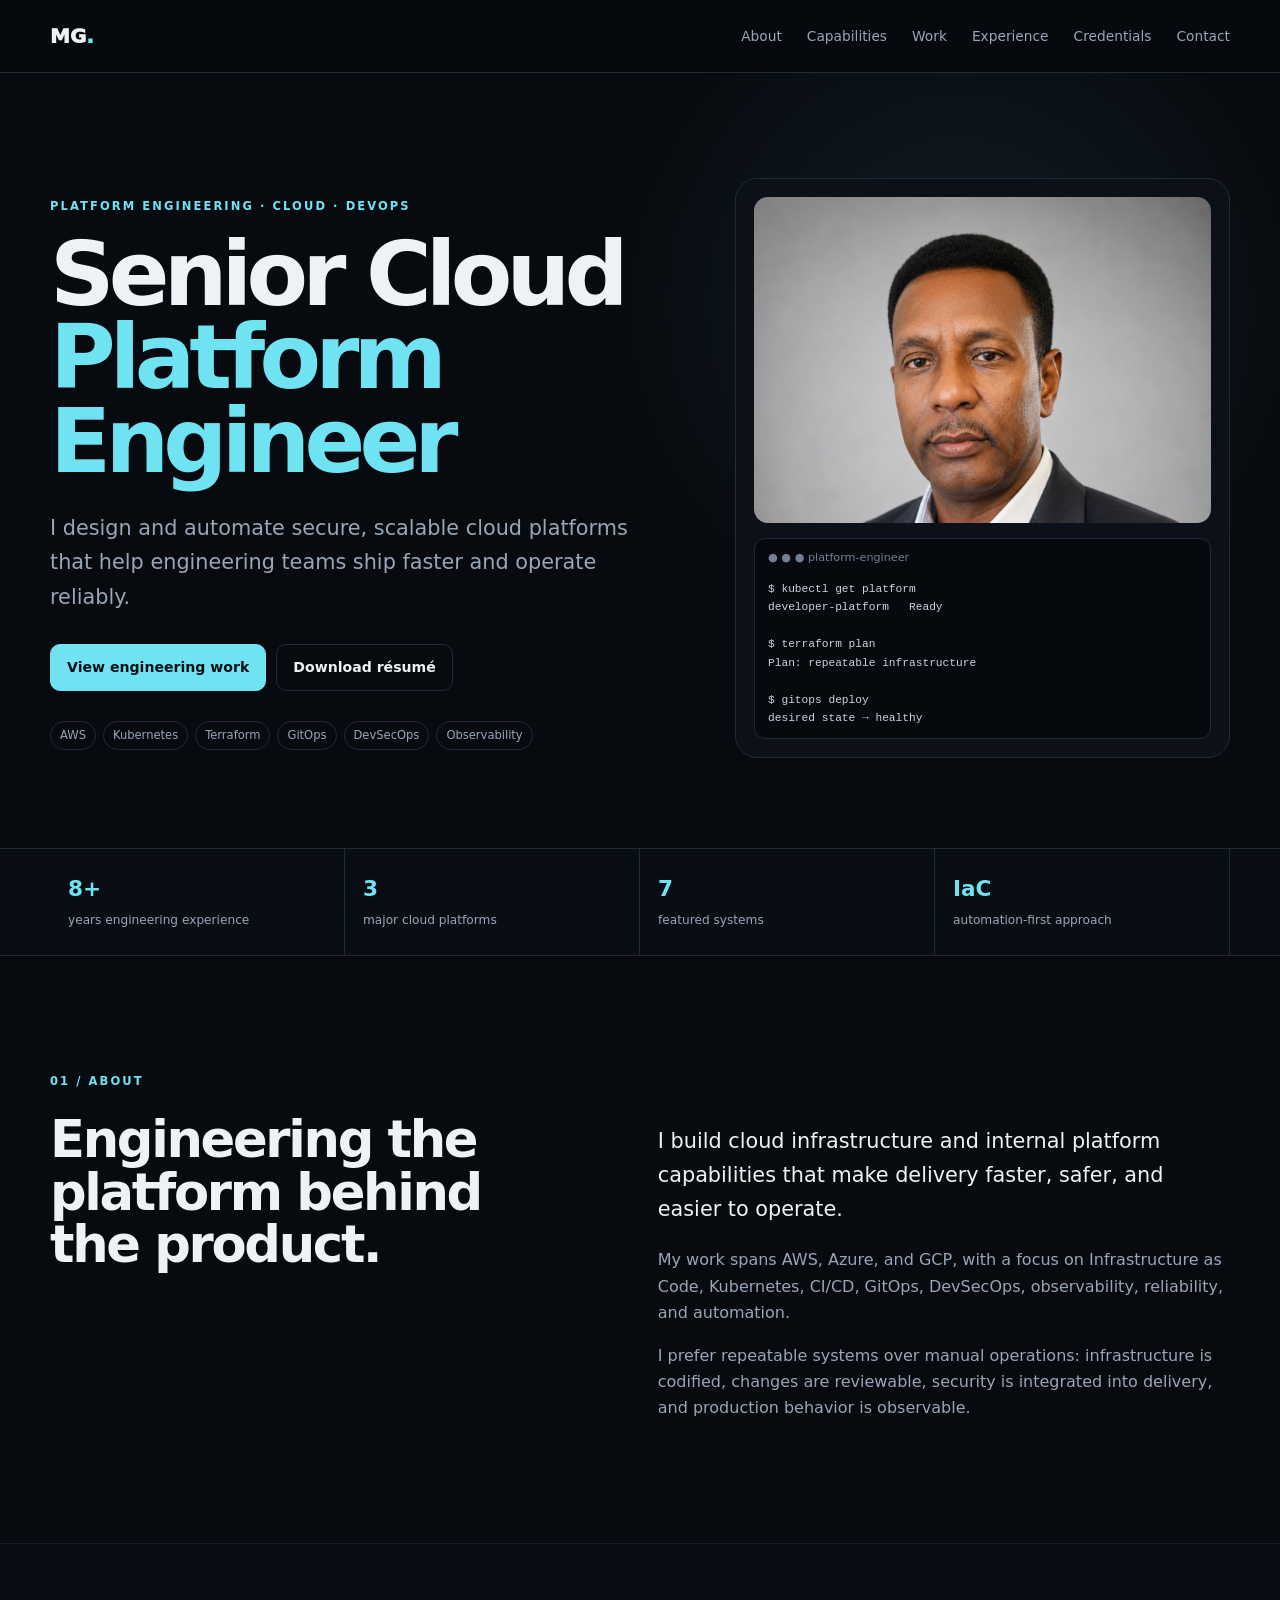
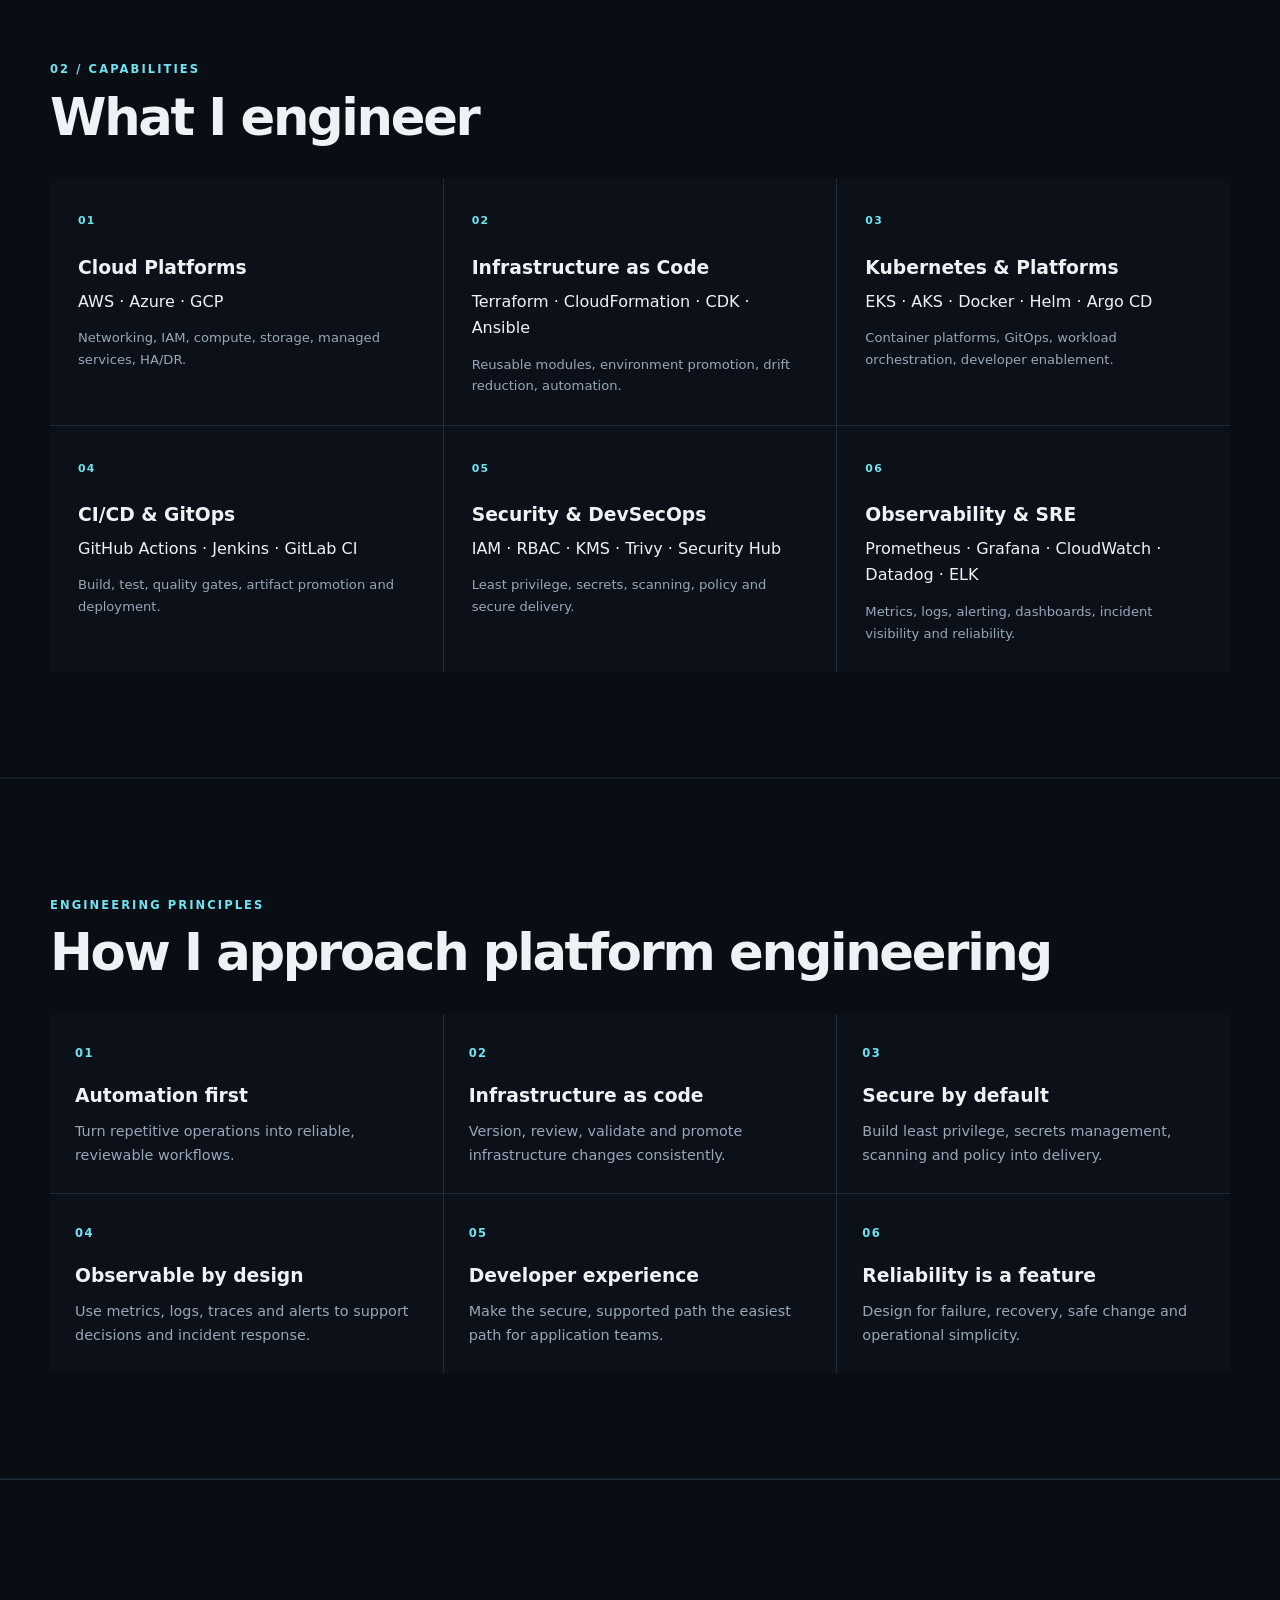
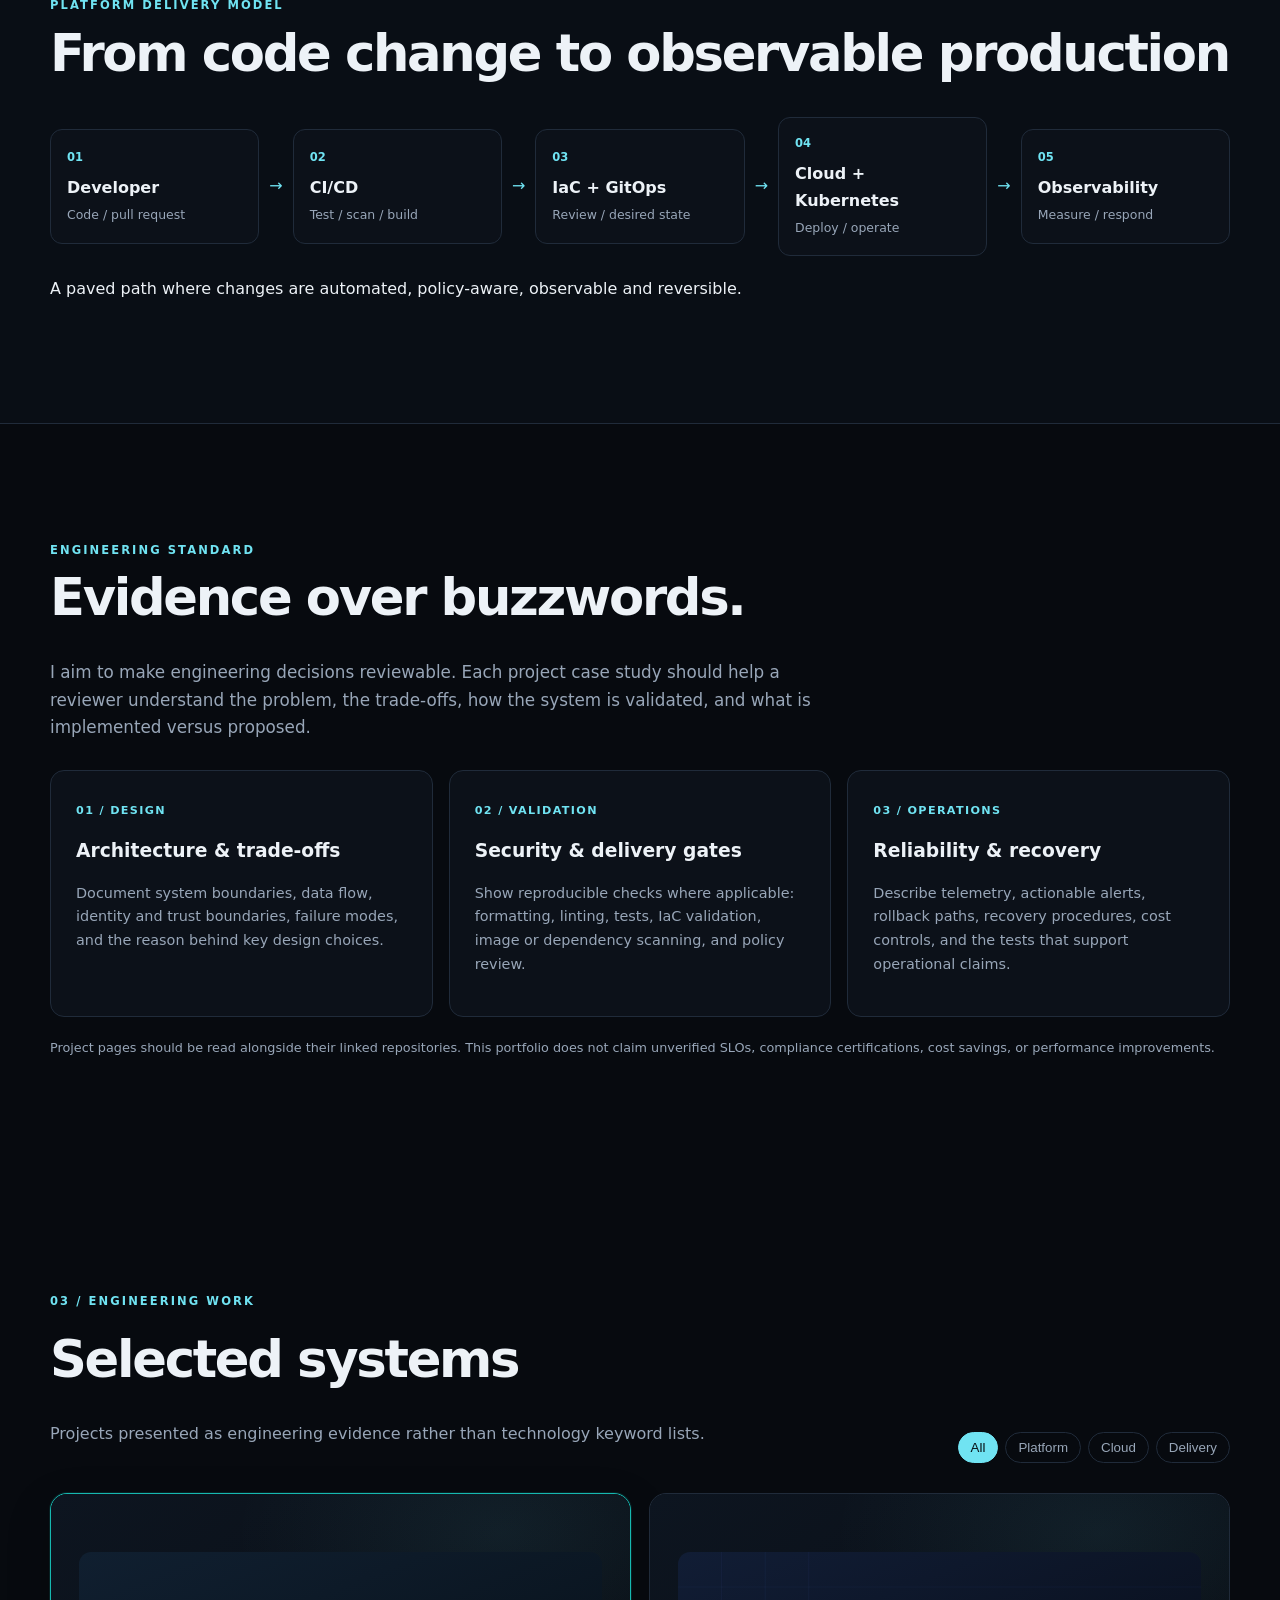
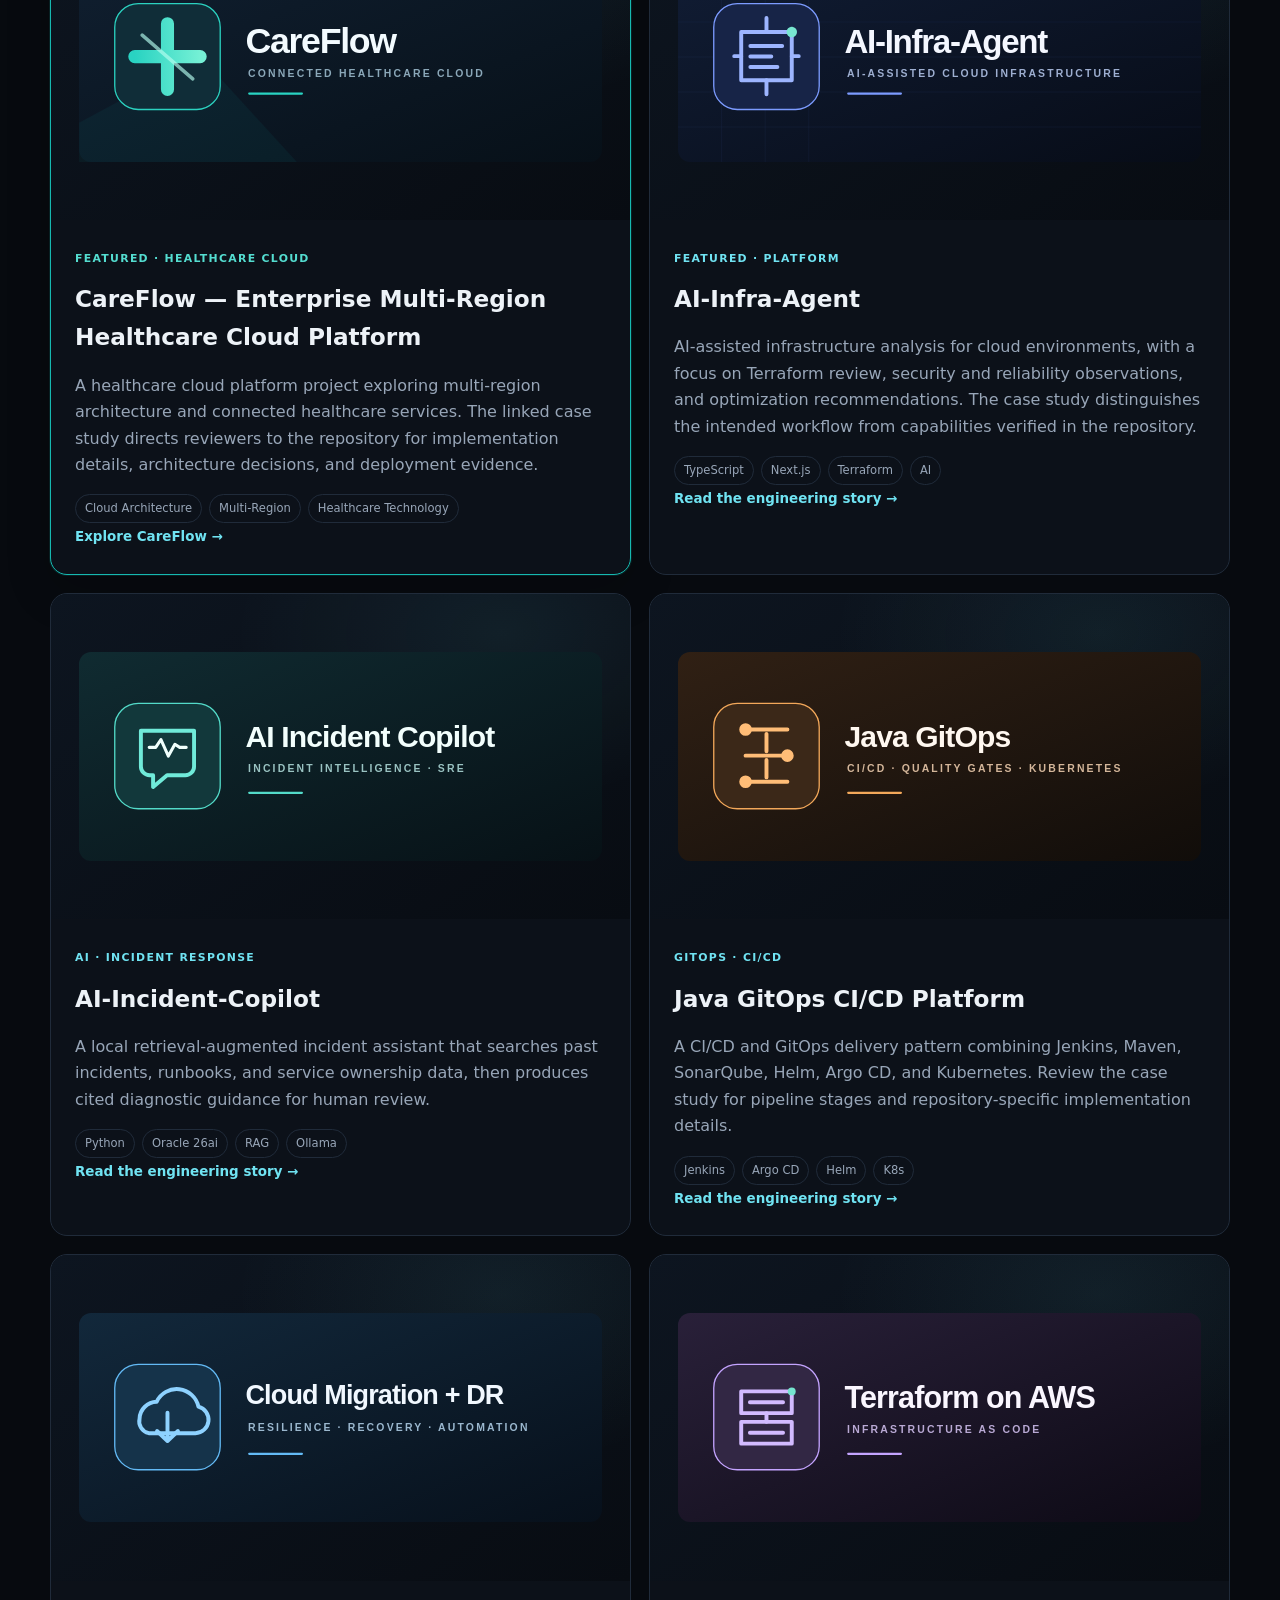
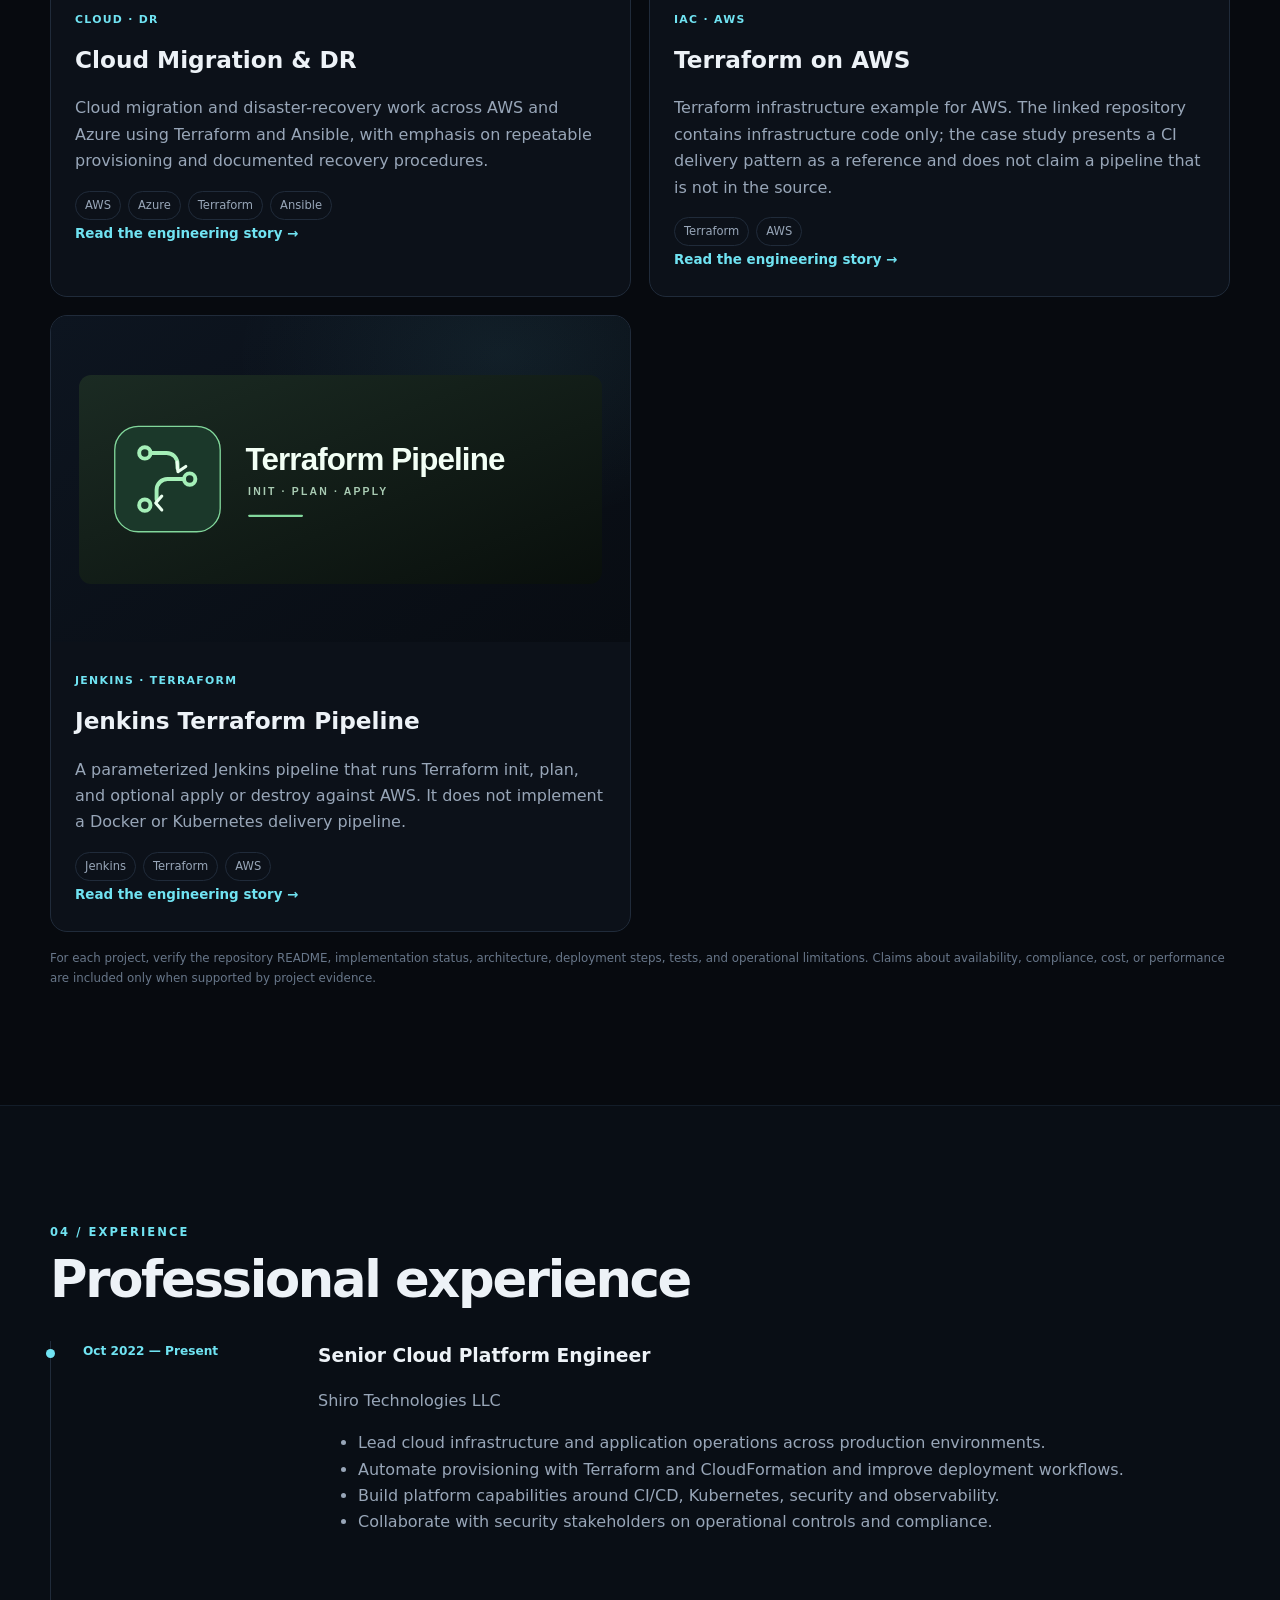
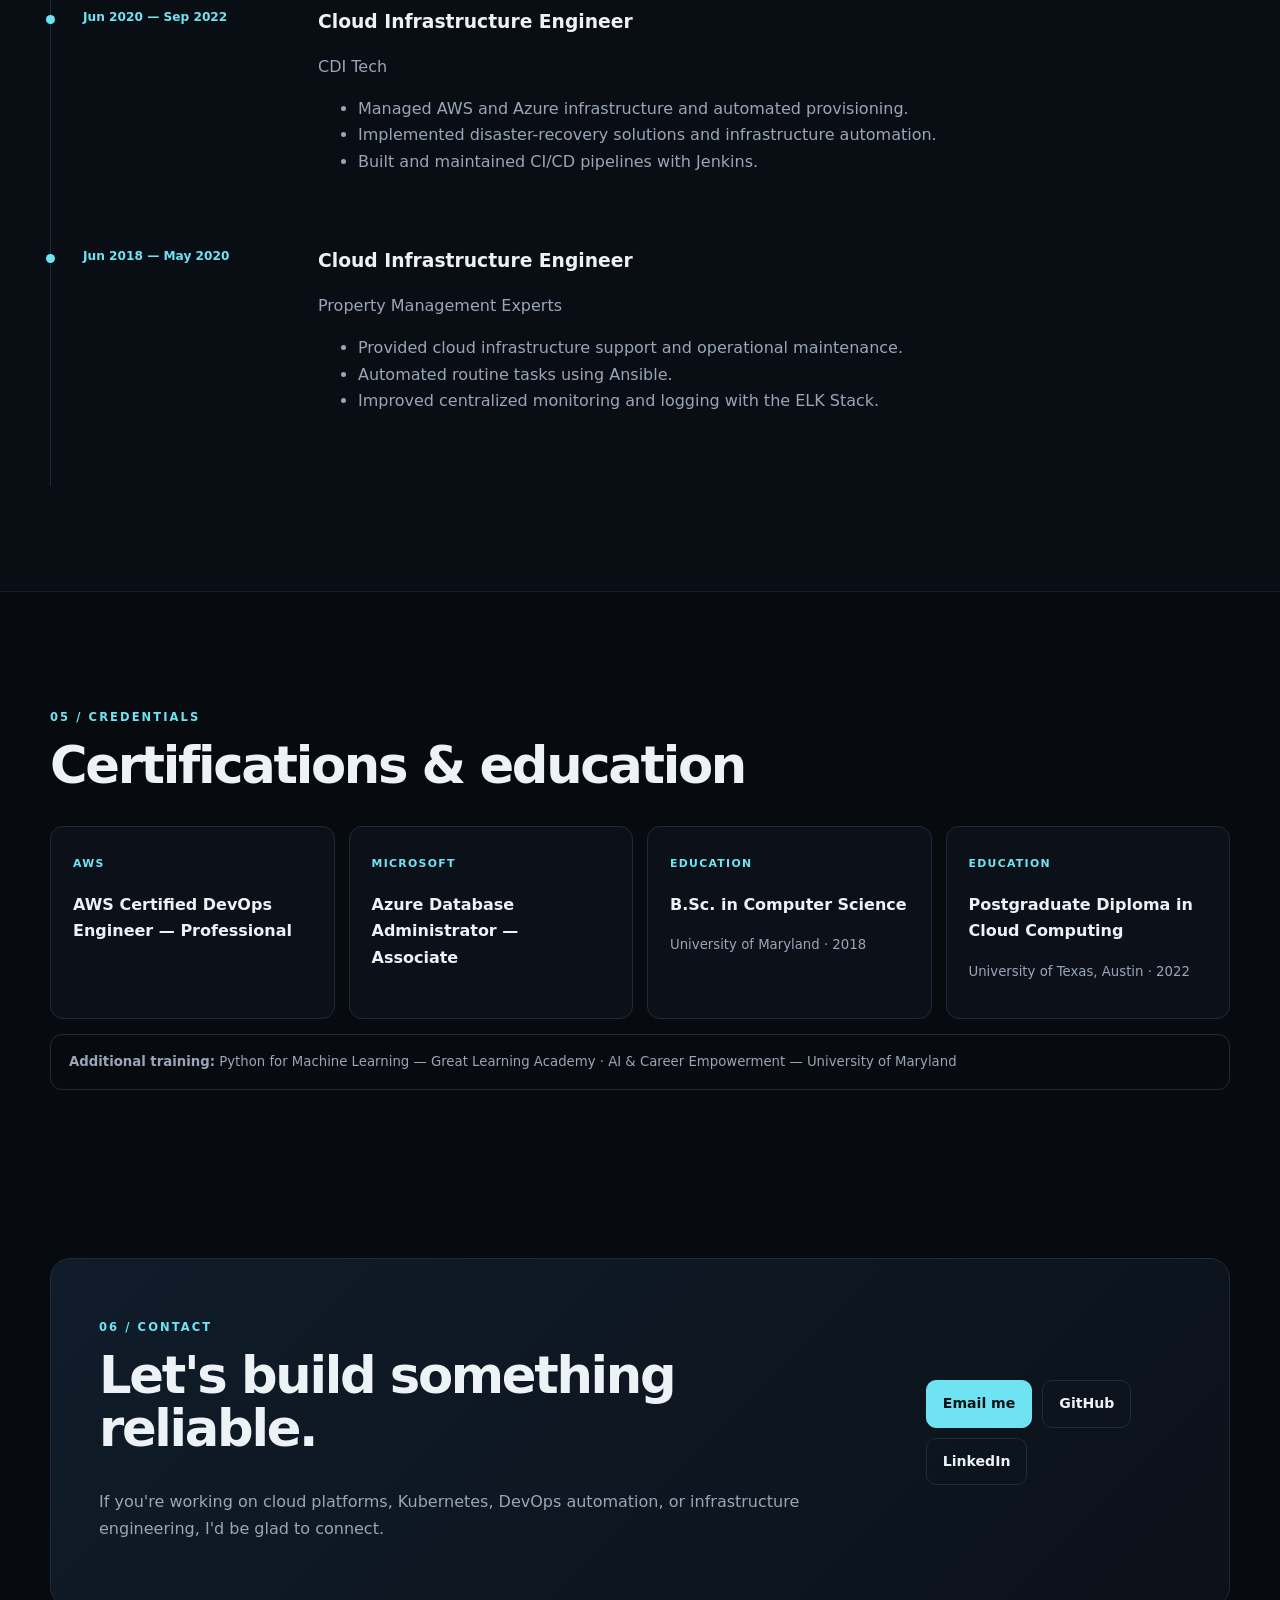
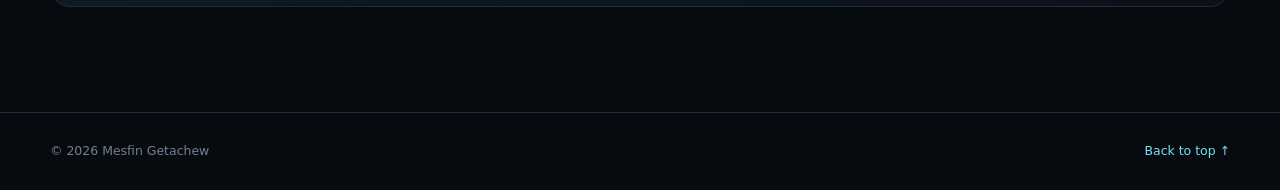
==== index.html @ 1cfeb06a "Rename Terraform and Jenkins projects to match what the source contains" ====
<!doctype html>
<html lang="en">
<head>
<meta charset="utf-8"><meta name="viewport" content="width=device-width,initial-scale=1">
<meta name="description" content="Mesfin Getachew — Senior Cloud Platform Engineer specializing in AWS, Kubernetes, Terraform, GitOps, DevSecOps and cloud automation.">
<meta property="og:title" content="Mesfin Getachew | Senior Cloud Platform Engineer">
<meta property="og:description" content="Cloud platform engineering, Kubernetes, Infrastructure as Code, GitOps, DevSecOps and automation.">
<meta property="og:image" content="https://dataopsinnovator.github.io/mesfine-portfolio/assets/images/profile.png">
<title>Mesfin Getachew | Senior Cloud Platform Engineer</title>
<link rel="icon" href="assets/images/profile.png"><link rel="stylesheet" href="assets/css/main.css">
<link rel="canonical" href="https://dataopsinnovator.github.io/mesfine-portfolio/">
<meta name="theme-color" content="#070a0f"><meta name="robots" content="index,follow">
<meta property="og:type" content="website"><meta property="og:url" content="https://dataopsinnovator.github.io/mesfine-portfolio/"><meta name="twitter:card" content="summary_large_image"><meta name="twitter:title" content="Mesfin Getachew | Senior Cloud Platform Engineer"><meta name="twitter:description" content="Platform engineering, AWS, Kubernetes, Terraform, GitOps, DevSecOps and reliable cloud delivery.">
<meta name="twitter:image" content="https://dataopsinnovator.github.io/mesfine-portfolio/assets/images/profile.png"><style>.careflow-featured{border-color:#16b8b0;box-shadow:0 0 0 1px #16b8b022,0 16px 45px #0003}.careflow-logo-frame{background:#fff;display:grid;place-items:center;padding:12px}.careflow-logo-frame img{object-fit:contain!important;width:100%;height:100%;max-height:300px}.careflow-featured .work-body small{color:#54ddd0}</style><script type="application/ld+json">
{"@context":"https://schema.org","@type":"Person","name":"Mesfin Getachew","jobTitle":"Senior Cloud Platform Engineer","url":"https://dataopsinnovator.github.io/mesfine-portfolio/","email":"mailto:mesfin.g.tech@gmail.com","sameAs":["https://github.com/DataOpsInnovator","https://www.linkedin.com/in/mesfin-g-tech"],"knowsAbout":["Platform Engineering","AWS","Azure","Google Cloud","Terraform","Kubernetes","GitOps","DevSecOps","Site Reliability Engineering"]}
</script></head>
<body>
<a class="skip-link" href="#main-content">Skip to content</a>
<header><div class="shell nav-wrap"><a class="brand" href="#home">MG<span>.</span></a><button class="menu" type="button" aria-label="Toggle navigation" aria-controls="primary-navigation" aria-expanded="false">☰</button>
<nav id="primary-navigation" aria-label="Primary navigation"><a href="#about">About</a><a href="#capabilities">Capabilities</a><a href="#work">Work</a><a href="#experience">Experience</a><a href="#credentials">Credentials</a><a href="#contact">Contact</a></nav></div></header>
<main id="main-content">
<section id="home" class="hero"><div class="shell hero-grid"><div>
<p class="eyebrow">PLATFORM ENGINEERING  · CLOUD  · DEVOPS</p>
<h1>Senior Cloud<br><em>Platform Engineer</em></h1>
<p class="lede">I design and automate secure, scalable cloud platforms that help engineering teams ship faster and operate reliably.</p>
<div class="actions"><a class="btn primary" href="#work">View engineering work</a><a class="btn" href="assets/resume/Mesfin-Getachew-Resume.pdf" download>Download résumé</a></div>
<div class="chips"><span>AWS</span><span>Kubernetes</span><span>Terraform</span><span>GitOps</span><span>DevSecOps</span><span>Observability</span></div>
</div>
<aside class="hero-card"><div class="portrait"><img src="assets/images/profile.png" alt="Mesfin Getachew"></div><div class="terminal"><div>● ● ● <span>platform-engineer</span></div><pre>$ kubectl get platform
developer-platform   Ready

$ terraform plan
Plan: repeatable infrastructure

$ gitops deploy
desired state → healthy</pre></div></aside></div></section>
<section class="proof"><div class="shell proof-grid"><div><strong>8+</strong><span>years engineering experience</span></div><div><strong>3</strong><span>major cloud platforms</span></div><div><strong>7</strong><span>featured systems</span></div><div><strong>IaC</strong><span>automation-first approach</span></div></div></section>
<section id="about" class="section"><div class="shell"><p class="eyebrow">01 / ABOUT</p><div class="split"><h2>Engineering the platform behind the product.</h2><div class="copy"><p class="lead">I build cloud infrastructure and internal platform capabilities that make delivery faster, safer, and easier to operate.</p><p>My work spans AWS, Azure, and GCP, with a focus on Infrastructure as Code, Kubernetes, CI/CD, GitOps, DevSecOps, observability, reliability, and automation.</p><p>I prefer repeatable systems over manual operations: infrastructure is codified, changes are reviewable, security is integrated into delivery, and production behavior is observable.</p></div></div></div></section>
<section id="capabilities" class="section dark"><div class="shell"><p class="eyebrow">02 / CAPABILITIES</p><h2>What I engineer</h2><div class="cap-grid">
<article><small>01</small><h3>Cloud Platforms</h3><p>AWS · Azure · GCP</p><span>Networking, IAM, compute, storage, managed services, HA/DR.</span></article>
<article><small>02</small><h3>Infrastructure as Code</h3><p>Terraform · CloudFormation · CDK · Ansible</p><span>Reusable modules, environment promotion, drift reduction, automation.</span></article>
<article><small>03</small><h3>Kubernetes & Platforms</h3><p>EKS · AKS · Docker · Helm · Argo CD</p><span>Container platforms, GitOps, workload orchestration, developer enablement.</span></article>
<article><small>04</small><h3>CI/CD & GitOps</h3><p>GitHub Actions · Jenkins · GitLab CI</p><span>Build, test, quality gates, artifact promotion and deployment.</span></article>
<article><small>05</small><h3>Security & DevSecOps</h3><p>IAM · RBAC · KMS · Trivy · Security Hub</p><span>Least privilege, secrets, scanning, policy and secure delivery.</span></article>
<article><small>06</small><h3>Observability & SRE</h3><p>Prometheus · Grafana · CloudWatch · Datadog · ELK</p><span>Metrics, logs, alerting, dashboards, incident visibility and reliability.</span></article>
</div></div></section>

<section id="principles" class="section dark"><div class="shell">
<p class="eyebrow">ENGINEERING PRINCIPLES</p><h2>How I approach platform engineering</h2>
<div class="principles">
<article><span>01</span><h3>Automation first</h3><p>Turn repetitive operations into reliable, reviewable workflows.</p></article>
<article><span>02</span><h3>Infrastructure as code</h3><p>Version, review, validate and promote infrastructure changes consistently.</p></article>
<article><span>03</span><h3>Secure by default</h3><p>Build least privilege, secrets management, scanning and policy into delivery.</p></article>
<article><span>04</span><h3>Observable by design</h3><p>Use metrics, logs, traces and alerts to support decisions and incident response.</p></article>
<article><span>05</span><h3>Developer experience</h3><p>Make the secure, supported path the easiest path for application teams.</p></article>
<article><span>06</span><h3>Reliability is a feature</h3><p>Design for failure, recovery, safe change and operational simplicity.</p></article>
</div></div></section>
<section class="section architecture"><div class="shell"><p class="eyebrow">PLATFORM DELIVERY MODEL</p>
<h2>From code change to observable production</h2><div class="flow">
<div><b>01</b><strong>Developer</strong><span>Code / pull request</span></div><i>→</i>
<div><b>02</b><strong>CI/CD</strong><span>Test / scan / build</span></div><i>→</i>
<div><b>03</b><strong>IaC + GitOps</strong><span>Review / desired state</span></div><i>→</i>
<div><b>04</b><strong>Cloud + Kubernetes</strong><span>Deploy / operate</span></div><i>→</i>
<div><b>05</b><strong>Observability</strong><span>Measure / respond</span></div>
</div><p class="architecture-note">A paved path where changes are automated, policy-aware, observable and reversible.</p></div></section>
<section class="section evidence"><div class="shell"><p class="eyebrow">ENGINEERING STANDARD</p><h2>Evidence over buzzwords.</h2><p class="copy evidence-intro">I aim to make engineering decisions reviewable. Each project case study should help a reviewer understand the problem, the trade-offs, how the system is validated, and what is implemented versus proposed.</p><div class="evidence-grid">
<article><span>01 / DESIGN</span><h3>Architecture & trade-offs</h3><p>Document system boundaries, data flow, identity and trust boundaries, failure modes, and the reason behind key design choices.</p></article>
<article><span>02 / VALIDATION</span><h3>Security & delivery gates</h3><p>Show reproducible checks where applicable: formatting, linting, tests, IaC validation, image or dependency scanning, and policy review.</p></article>
<article><span>03 / OPERATIONS</span><h3>Reliability & recovery</h3><p>Describe telemetry, actionable alerts, rollback paths, recovery procedures, cost controls, and the tests that support operational claims.</p></article>
</div><p class="evidence-note">Project pages should be read alongside their linked repositories. This portfolio does not claim unverified SLOs, compliance certifications, cost savings, or performance improvements.</p></div></section>
<section id="work" class="section"><div class="shell"><p class="eyebrow">03 / ENGINEERING WORK</p><div class="title-row"><div><h2>Selected systems</h2><p class="copy">Projects presented as engineering evidence rather than technology keyword lists.</p></div><div class="filters"><button class="active" data-filter="all">All</button><button data-filter="platform">Platform</button><button data-filter="cloud">Cloud</button><button data-filter="delivery">Delivery</button></div></div>
<div class="work-grid">
<article class="work careflow-featured" data-tags="platform cloud"><a class="work-img project-brand-frame" href="projects/careflow.html" aria-label="Explore CareFlow project"><img src="assets/images/careflow-brand.svg" alt="CareFlow healthcare cloud platform logo" loading="lazy"></a><div class="work-body"><small>FEATURED · HEALTHCARE CLOUD</small><h3>CareFlow — Enterprise Multi-Region Healthcare Cloud Platform</h3><p>A healthcare cloud platform project exploring multi-region architecture and connected healthcare services. The linked case study directs reviewers to the repository for implementation details, architecture decisions, and deployment evidence.</p><div class="tags"><i>Cloud Architecture</i><i>Multi-Region</i><i>Healthcare Technology</i></div><a href="projects/careflow.html">Explore CareFlow →</a></div></article>
<article class="work" data-tags="platform"><a class="work-img project-brand-frame" href="projects/ai-infra-agent.html"><img src="assets/images/ai-infra-agent-brand.svg" alt="AI Infrastructure Agent" loading="lazy"></a><div class="work-body"><small>FEATURED · PLATFORM</small><h3>AI-Infra-Agent</h3><p>AI-assisted infrastructure analysis for cloud environments, with a focus on Terraform review, security and reliability observations, and optimization recommendations. The case study distinguishes the intended workflow from capabilities verified in the repository.</p><div class="tags"><i>TypeScript</i><i>Next.js</i><i>Terraform</i><i>AI</i></div><a href="projects/ai-infra-agent.html">Read the engineering story →</a></div></article>
<article class="work" data-tags="platform"><a class="work-img project-brand-frame" href="projects/ai-incident-copilot.html"><img src="assets/images/ai-incident-copilot-brand.svg" alt="AI Incident Copilot" loading="lazy"></a><div class="work-body"><small>AI · INCIDENT RESPONSE</small><h3>AI-Incident-Copilot</h3><p>A local retrieval-augmented incident assistant that searches past incidents, runbooks, and service ownership data, then produces cited diagnostic guidance for human review.</p><div class="tags"><i>Python</i><i>Oracle 26ai</i><i>RAG</i><i>Ollama</i></div><a href="projects/ai-incident-copilot.html">Read the engineering story →</a></div></article>
<article class="work" data-tags="platform delivery"><a class="work-img project-brand-frame" href="projects/java-gitops.html"><img src="assets/images/java-gitops-brand.svg" alt="Java GitOps pipeline" loading="lazy"></a><div class="work-body"><small>GITOPS · CI/CD</small><h3>Java GitOps CI/CD Platform</h3><p>A CI/CD and GitOps delivery pattern combining Jenkins, Maven, SonarQube, Helm, Argo CD, and Kubernetes. Review the case study for pipeline stages and repository-specific implementation details.</p><div class="tags"><i>Jenkins</i><i>Argo CD</i><i>Helm</i><i>K8s</i></div><a href="projects/java-gitops.html">Read the engineering story →</a></div></article>
<article class="work" data-tags="cloud"><a class="work-img project-brand-frame" href="projects/cloud-migration-dr.html"><img src="assets/images/cloud-migration-dr-brand.svg" alt="Cloud migration and disaster recovery" loading="lazy"></a><div class="work-body"><small>CLOUD · DR</small><h3>Cloud Migration & DR</h3><p>Cloud migration and disaster-recovery work across AWS and Azure using Terraform and Ansible, with emphasis on repeatable provisioning and documented recovery procedures.</p><div class="tags"><i>AWS</i><i>Azure</i><i>Terraform</i><i>Ansible</i></div><a href="projects/cloud-migration-dr.html">Read the engineering story →</a></div></article>
<article class="work" data-tags="cloud"><a class="work-img project-brand-frame" href="projects/terraform-jenkins.html"><img src="assets/images/terraform-jenkins-brand.svg" alt="Terraform on AWS" loading="lazy"></a><div class="work-body"><small>IAC · AWS</small><h3>Terraform on AWS</h3><p>Terraform infrastructure example for AWS. The linked repository contains infrastructure code only; the case study presents a CI delivery pattern as a reference and does not claim a pipeline that is not in the source.</p><div class="tags"><i>Terraform</i><i>AWS</i></div><a href="projects/terraform-jenkins.html">Read the engineering story →</a></div></article>
<article class="work" data-tags="delivery"><a class="work-img project-brand-frame" href="projects/devops-cicd.html"><img src="assets/images/devops-cicd-brand.svg" alt="Jenkins Terraform pipeline" loading="lazy"></a><div class="work-body"><small>JENKINS · TERRAFORM</small><h3>Jenkins Terraform Pipeline</h3><p>A parameterized Jenkins pipeline that runs Terraform init, plan, and optional apply or destroy against AWS. It does not implement a Docker or Kubernetes delivery pipeline.</p><div class="tags"><i>Jenkins</i><i>Terraform</i><i>AWS</i></div><a href="projects/devops-cicd.html">Read the engineering story →</a></div></article>
</div><p class="note">For each project, verify the repository README, implementation status, architecture, deployment steps, tests, and operational limitations. Claims about availability, compliance, cost, or performance are included only when supported by project evidence.</p></div></section>
<section id="experience" class="section dark"><div class="shell"><p class="eyebrow">04 / EXPERIENCE</p><h2>Professional experience</h2><div class="timeline">
<article><time>Oct 2022 — Present</time><div><h3>Senior Cloud Platform Engineer</h3><p class="muted">Shiro Technologies LLC</p><ul><li>Lead cloud infrastructure and application operations across production environments.</li><li>Automate provisioning with Terraform and CloudFormation and improve deployment workflows.</li><li>Build platform capabilities around CI/CD, Kubernetes, security and observability.</li><li>Collaborate with security stakeholders on operational controls and compliance.</li></ul></div></article>
<article><time>Jun 2020 — Sep 2022</time><div><h3>Cloud Infrastructure Engineer</h3><p class="muted">CDI Tech</p><ul><li>Managed AWS and Azure infrastructure and automated provisioning.</li><li>Implemented disaster-recovery solutions and infrastructure automation.</li><li>Built and maintained CI/CD pipelines with Jenkins.</li></ul></div></article>
<article><time>Jun 2018 — May 2020</time><div><h3>Cloud Infrastructure Engineer</h3><p class="muted">Property Management Experts</p><ul><li>Provided cloud infrastructure support and operational maintenance.</li><li>Automated routine tasks using Ansible.</li><li>Improved centralized monitoring and logging with the ELK Stack.</li></ul></div></article>
</div></div></section>
<section id="credentials" class="section"><div class="shell"><p class="eyebrow">05 / CREDENTIALS</p><h2>Certifications & education</h2><div class="credentials">
<article><small>AWS</small><h3>AWS Certified DevOps Engineer — Professional</h3></article><article><small>MICROSOFT</small><h3>Azure Database Administrator — Associate</h3></article><article><small>EDUCATION</small><h3>B.Sc. in Computer Science</h3><p>University of Maryland · 2018</p></article><article><small>EDUCATION</small><h3>Postgraduate Diploma in Cloud Computing</h3><p>University of Texas, Austin · 2022</p></article></div><p class="training"><b>Additional training:</b> Python for Machine Learning — Great Learning Academy · AI & Career Empowerment — University of Maryland</p></div></section>
<section id="contact" class="section contact"><div class="shell contact-box"><div><p class="eyebrow">06 / CONTACT</p><h2>Let's build something reliable.</h2><p class="copy">If you're working on cloud platforms, Kubernetes, DevOps automation, or infrastructure engineering, I'd be glad to connect.</p></div><div class="actions"><a class="btn primary" href="mailto:mesfin.g.tech@gmail.com">Email me</a><a class="btn" href="https://github.com/DataOpsInnovator" target="_blank" rel="noopener noreferrer">GitHub</a><a class="btn" href="https://www.linkedin.com/in/mesfin-g-tech" target="_blank" rel="noopener noreferrer">LinkedIn</a></div></div></section>
</main>
<footer><div class="shell"><span>© <span id="year"></span> Mesfin Getachew</span><a href="#home">Back to top ↑</a></div></footer>
<script src="assets/js/main.js"></script>
</body></html>
---- assets/css/main.css ----
*{box-sizing:border-box}html{scroll-behavior:smooth}body{margin:0;background:#070a0f;color:#edf2f7;font:16px/1.65 Inter,system-ui,sans-serif}a{color:inherit;text-decoration:none}.shell{width:min(1180px,calc(100% - 48px));margin:auto}.dark{background:#090e15;border-block:1px solid #131d29}header{position:sticky;top:0;z-index:10;background:rgba(7,10,15,.9);backdrop-filter:blur(14px);border-bottom:1px solid #202b3a}.nav-wrap{height:72px;display:flex;align-items:center;justify-content:space-between}.brand{font-weight:950;font-size:1.25rem}.brand span,.eyebrow,.work-body>a{color:#70e3f2}nav{display:flex;gap:25px;color:#98a6b8;font-size:.86rem}nav a:hover{color:#edf2f7}.menu{display:none;background:none;border:0;color:#fff;font-size:1.4rem}.hero{padding:105px 0 90px;background:radial-gradient(circle at 75% 30%,#70e3f218,transparent 33%)}.hero-grid{display:grid;grid-template-columns:1.1fr .9fr;gap:80px;align-items:center}.eyebrow{font-size:.72rem;letter-spacing:.18em;font-weight:900}.hero h1{font-size:clamp(3.5rem,7vw,6.6rem);line-height:.93;letter-spacing:-.065em;margin:17px 0 28px}.hero h1 em{color:#70e3f2;font-style:normal}.lede{font-size:1.3rem;color:#98a6b8;max-width:700px}.actions{display:flex;gap:10px;flex-wrap:wrap;margin:30px 0}.btn{display:inline-flex;padding:11px 16px;border:1px solid #202b3a;border-radius:10px;font-weight:850;font-size:.88rem}.btn:hover{border-color:#70e3f2;color:#70e3f2}.btn.primary{background:#70e3f2;color:#071015;border-color:#70e3f2}.chips,.tags{display:flex;flex-wrap:wrap;gap:7px}.chips span,.tags i{font-style:normal;font-size:.72rem;color:#98a6b8;border:1px solid #202b3a;border-radius:999px;padding:4px 9px}.hero-card{background:#0c1119;border:1px solid #202b3a;border-radius:22px;padding:18px}.portrait{aspect-ratio:1.4;background:#101722;border-radius:14px;overflow:hidden;display:grid;place-items:center}.portrait img{width:100%;height:100%;object-fit:cover}.terminal{margin-top:15px;background:#06090d;border:1px solid #202b3a;border-radius:11px;overflow:hidden;color:#718096;font-size:.7rem;padding:10px 13px}.terminal pre{color:#cbd5e1;overflow:auto;margin:12px 0 0}.proof{border-block:1px solid #202b3a;background:#090e15}.proof-grid{display:grid;grid-template-columns:repeat(4,1fr)}.proof-grid div{padding:22px 18px;border-right:1px solid #202b3a}.proof-grid strong{display:block;color:#70e3f2;font-size:1.35rem}.proof-grid span{color:#98a6b8;font-size:.76rem}.section{padding:105px 0}.section h2{font-size:clamp(2.3rem,4vw,3.7rem);line-height:1.03;letter-spacing:-.045em;margin:10px 0 35px}.split{display:grid;grid-template-columns:.95fr 1.05fr;gap:90px}.copy{color:#98a6b8}.lead{font-size:1.3rem;color:#edf2f7}.cap-grid{display:grid;grid-template-columns:repeat(3,1fr);gap:1px;background:#202b3a}.cap-grid article{background:#0c1119;padding:28px;min-height:210px}.cap-grid small,.credentials small,.work-body>small{color:#70e3f2;font-weight:900;letter-spacing:.12em;font-size:.68rem}.cap-grid h3{margin:20px 0 5px}.cap-grid p{margin:0}.cap-grid span{display:block;color:#98a6b8;font-size:.82rem;margin-top:12px}.title-row{display:flex;justify-content:space-between;align-items:end;gap:30px}.filters{display:flex;gap:7px;flex-wrap:wrap}.filters button{border:1px solid #202b3a;background:transparent;color:#98a6b8;border-radius:999px;padding:7px 12px;cursor:pointer}.filters button.active,.filters button:hover{background:#70e3f2;color:#071015;border-color:#70e3f2}.work-grid{display:grid;grid-template-columns:repeat(2,1fr);gap:18px;margin-top:30px}.work{background:#0c1119;border:1px solid #202b3a;border-radius:17px;overflow:hidden}.work-img{display:block;aspect-ratio:16/9;background:#0a1018;overflow:hidden}.work-img img{width:100%;height:100%;object-fit:cover;transition:.3s}.work-img:hover img{transform:scale(1.025)}.work-body{padding:24px}.work-body h3{font-size:1.45rem;margin:10px 0 7px}.work-body p{color:#98a6b8}.work-body>a{font-size:.84rem;font-weight:850}.note{color:#68778a;font-size:.74rem;margin-top:17px}.timeline{border-left:1px solid #202b3a}.timeline article{display:grid;grid-template-columns:190px 1fr;gap:45px;padding:0 0 55px 32px;position:relative}.timeline article:before{content:"";position:absolute;left:-5px;top:8px;width:9px;height:9px;border-radius:50%;background:#70e3f2}.timeline time{color:#70e3f2;font-size:.76rem;font-weight:850}.timeline h3{margin:0}.muted,.timeline li{color:#98a6b8}.credentials{display:grid;grid-template-columns:repeat(4,1fr);gap:14px}.credentials article{padding:22px;border:1px solid #202b3a;background:#0c1119;border-radius:13px}.credentials h3{font-size:1rem}.credentials p{color:#98a6b8;font-size:.83rem}.training{margin-top:15px;padding:16px 18px;border:1px solid #202b3a;border-radius:12px;color:#98a6b8;font-size:.83rem}.contact{padding-top:50px}.contact-box{padding:48px;border:1px solid #202b3a;border-radius:20px;background:linear-gradient(135deg,#101c2a,#0b1119);display:flex;align-items:center;justify-content:space-between;gap:30px}footer{border-top:1px solid #202b3a;padding:28px 0;color:#718096;font-size:.78rem}footer .shell{display:flex;justify-content:space-between}footer a{color:#70e3f2}@media(max-width:900px){.hero-grid,.split{grid-template-columns:1fr}.cap-grid,.credentials{grid-template-columns:1fr 1fr}.proof-grid{grid-template-columns:1fr 1fr}.proof-grid div:nth-child(2){border-right:0}.timeline article{grid-template-columns:1fr;gap:7px}}@media(max-width:680px){.shell{width:calc(100% - 34px)}nav{display:none;position:absolute;top:72px;left:0;right:0;padding:18px;background:#080d14;flex-direction:column;border-bottom:1px solid #202b3a}.menu{display:block}.hero{padding:75px 0}.hero h1{font-size:3.2rem}.section{padding:78px 0}.cap-grid,.credentials,.work-grid{grid-template-columns:1fr}.title-row{display:block}.filters{margin-top:20px}.contact-box{align-items:flex-start;flex-direction:column}footer .shell{flex-direction:column}}
/* Final platform-engineering polish */
.principles{display:grid;grid-template-columns:repeat(3,minmax(0,1fr));gap:1px;background:#202b3a}
.principles article{background:#0c1119;padding:25px;min-height:170px}
.principles span{color:#70e3f2;font-size:.72rem;font-weight:800;letter-spacing:.12em}
.principles h3{margin:16px 0 8px}.principles p{color:#98a6b8;font-size:.9rem;margin:0}
.architecture{background:#090e15;border-block:1px solid #202b3a}
.flow{display:grid;grid-template-columns:1fr auto 1fr auto 1fr auto 1fr auto 1fr;align-items:center;gap:10px;margin:38px 0 20px}
.flow>div{min-height:115px;padding:16px;border:1px solid #202b3a;background:#0c1119;border-radius:12px;display:flex;flex-direction:column;justify-content:center}
.flow b{color:#70e3f2;font-size:.72rem}.flow strong{margin-top:8px}.flow span{color:#98a6b8;font-size:.78rem;margin-top:4px}.flow i{color:#70e3f2;font-style:normal}
@media(max-width:900px){.principles{grid-template-columns:repeat(2,minmax(0,1fr))}.flow{grid-template-columns:1fr;gap:8px}.flow i{display:none}}
@media(max-width:620px){.principles{grid-template-columns:1fr}}
.work[hidden]{display:none!important}
@media(max-width:760px){.nav-wrap{position:relative}.nav-wrap .menu{display:inline-flex}.nav-wrap nav{display:none;position:absolute;top:100%;left:0;right:0;z-index:50;padding:18px;background:#0c1119;border:1px solid #202b3a;flex-direction:column;gap:16px}.nav-wrap nav.open{display:flex}}

/* Accessibility and portfolio refresh */
.skip-link{position:absolute;left:16px;top:-100px;z-index:1000;padding:10px 14px;background:#70e3f2;color:#071015;border-radius:8px;font-weight:800}
.skip-link:focus{top:12px}
:focus-visible{outline:3px solid #70e3f2;outline-offset:4px}
.evidence{background:#070a0f}
.evidence-intro{max-width:780px;font-size:1.05rem}
.evidence-grid{display:grid;grid-template-columns:repeat(3,minmax(0,1fr));gap:16px;margin-top:28px}
.evidence-grid article{padding:25px;border:1px solid #202b3a;border-radius:14px;background:#0c1119}
.evidence-grid article span{color:#70e3f2;font-size:.7rem;font-weight:900;letter-spacing:.12em}
.evidence-grid h3{margin:14px 0 8px}
.evidence-grid p,.evidence-note{color:#98a6b8;font-size:.9rem}
.evidence-note{margin-top:20px;font-size:.8rem}
@media(max-width:760px){.evidence-grid{grid-template-columns:1fr}}
@media(prefers-reduced-motion:reduce){html{scroll-behavior:auto}*,*::before,*::after{animation-duration:.01ms!important;animation-iteration-count:1!important;transition-duration:.01ms!important}}


/* Consistent project identity artwork: vector-first, centered, responsive and legible */
.project-brand-frame{
  display:grid;
  place-items:center;
  padding:clamp(14px,3vw,28px);
  background:
    radial-gradient(ellipse at 78% 12%,rgba(112,227,242,.07),transparent 42%),
    linear-gradient(145deg,#0d1520,#080c12);
}
.project-brand-frame img{
  display:block;
  width:100%;
  height:100%;
  max-height:230px;
  object-fit:contain!important;
  object-position:center;
  transition:none;
}
.project-brand-frame:hover img{transform:none}
@media(max-width:680px){
  .project-brand-frame{padding:14px}
  .project-brand-frame img{max-height:180px}
}
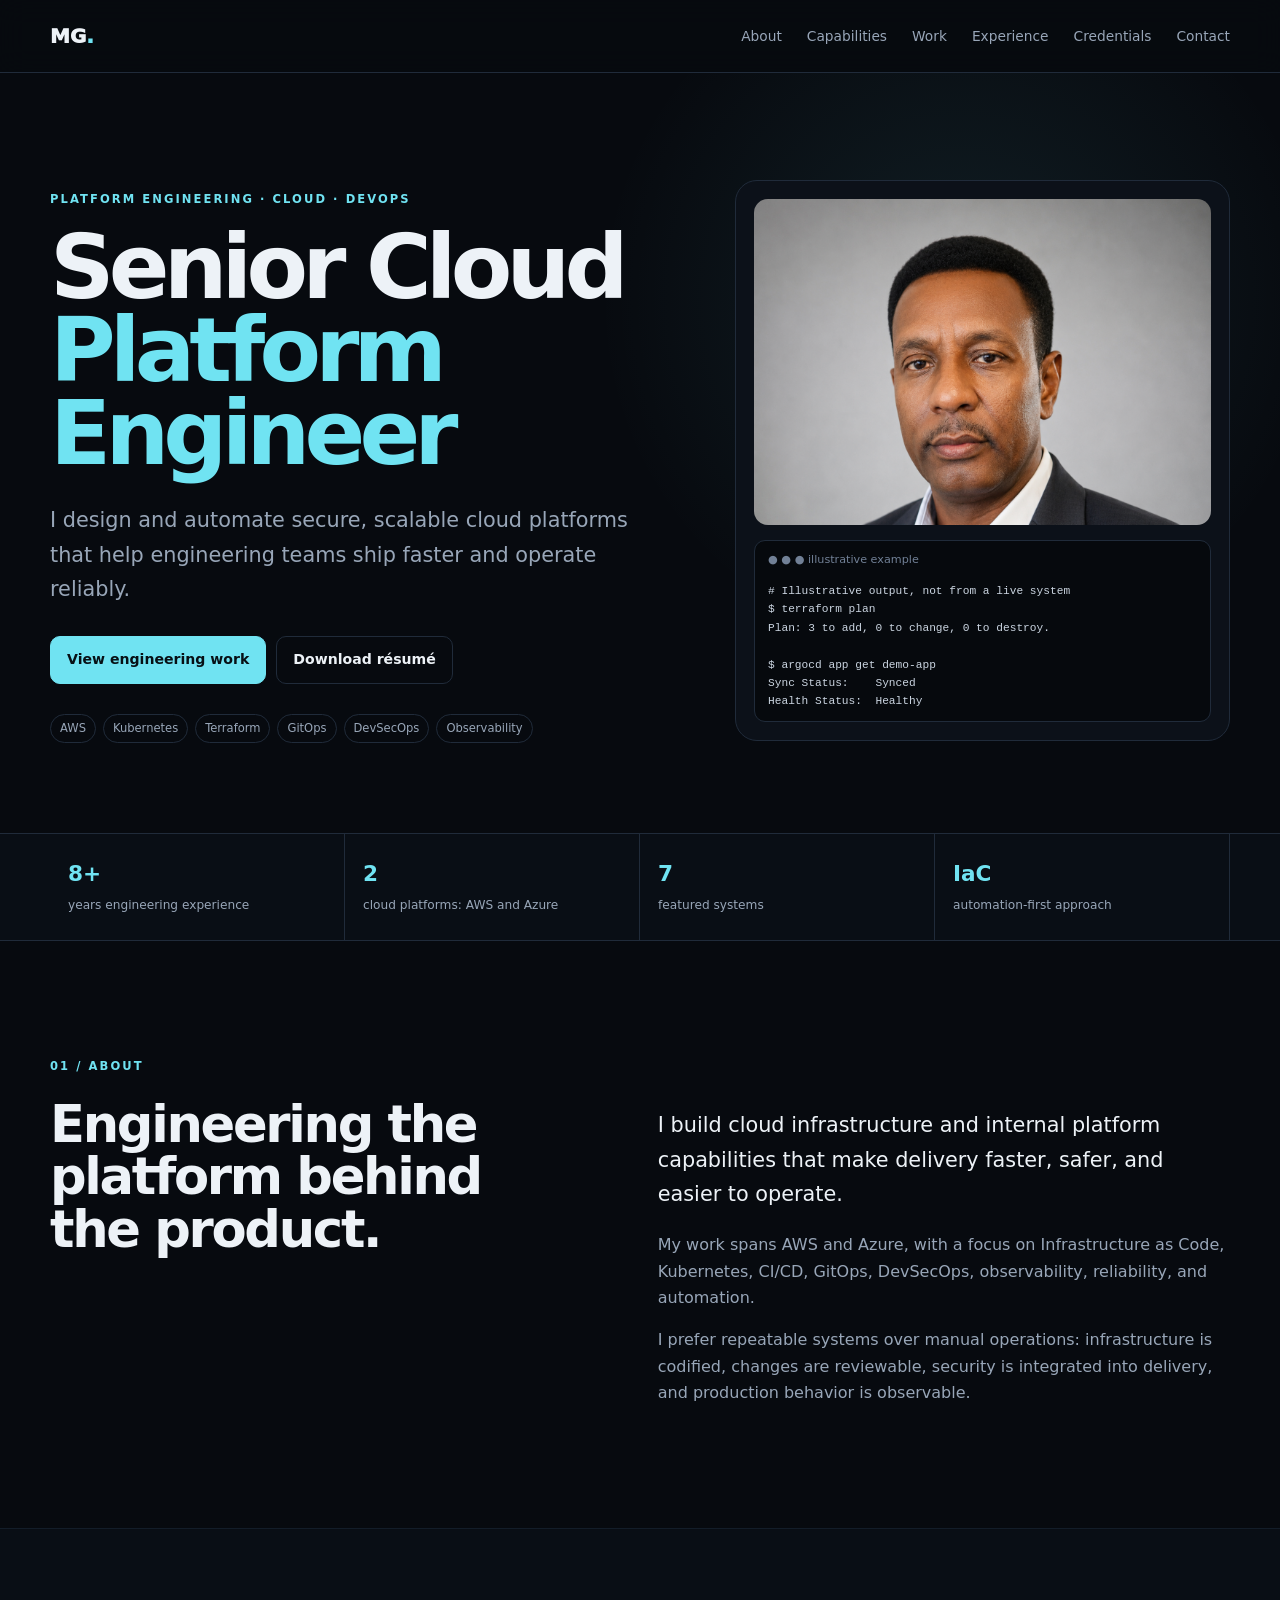
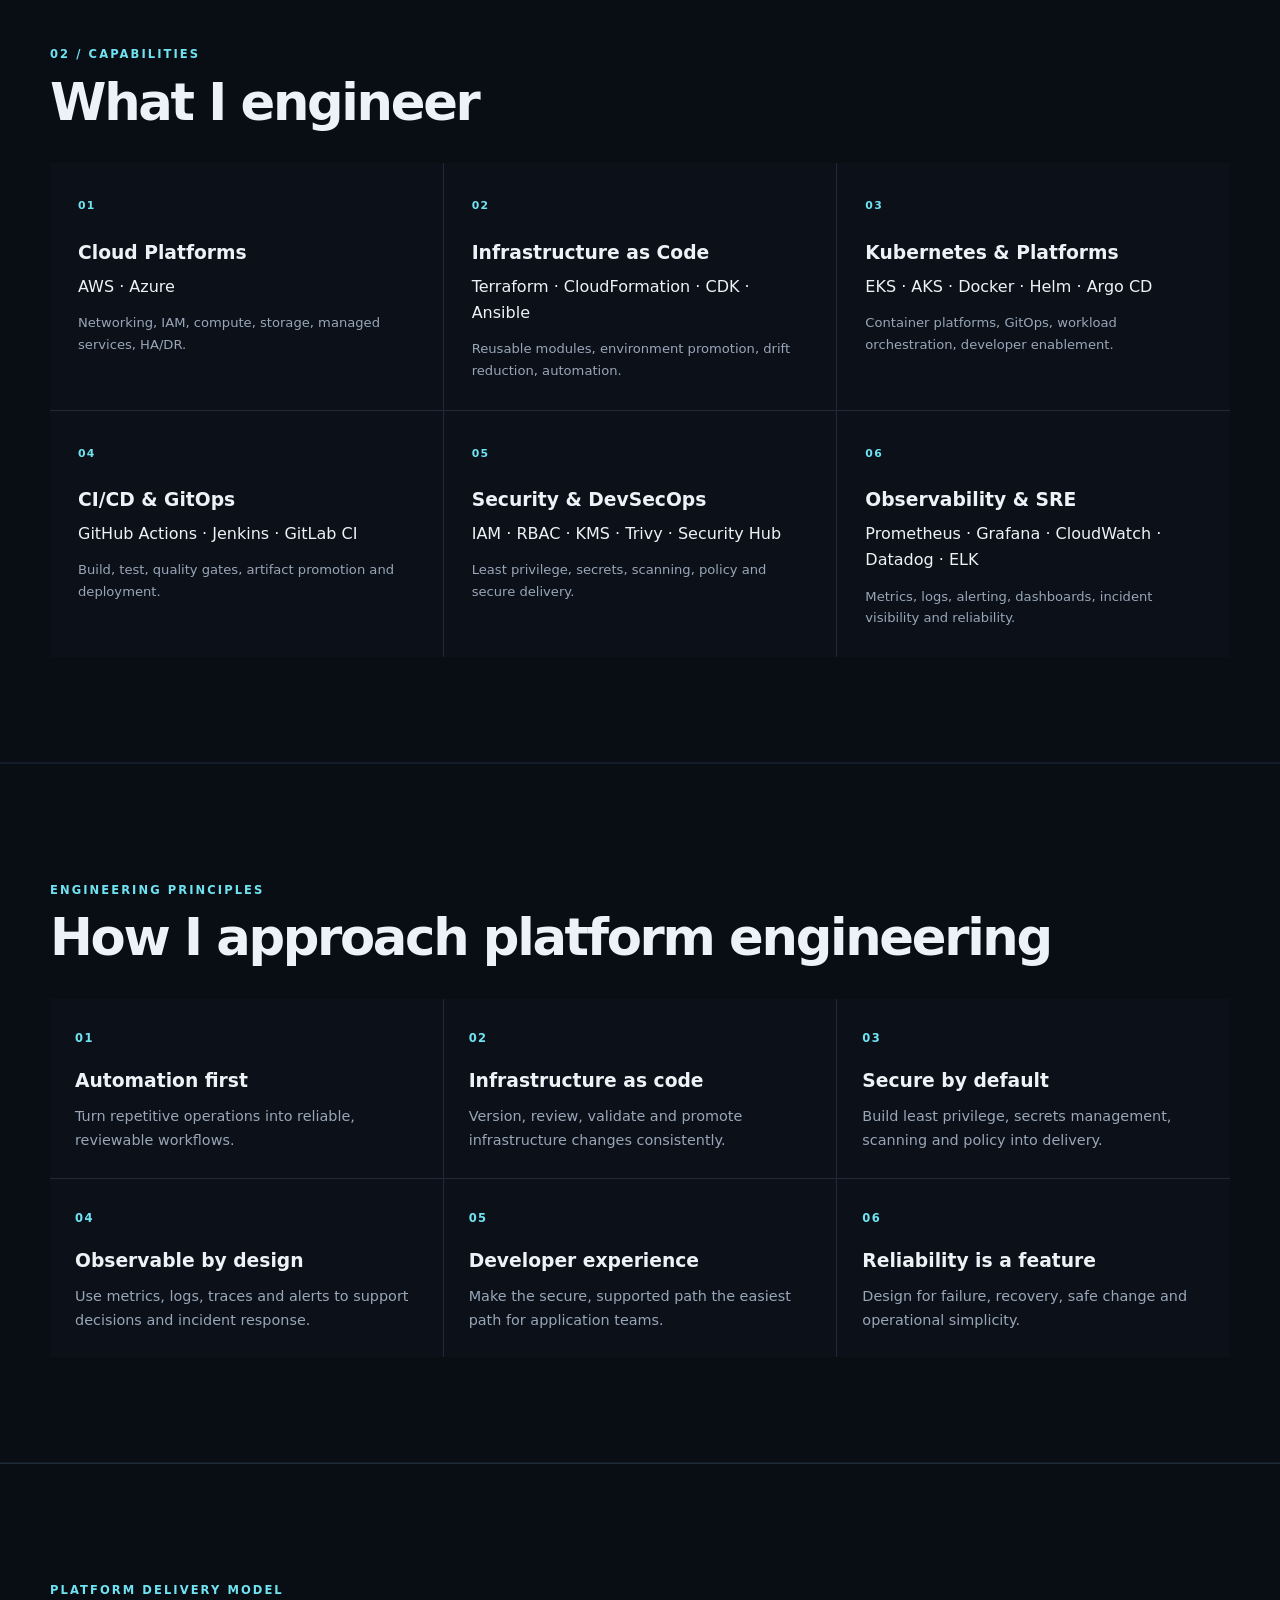
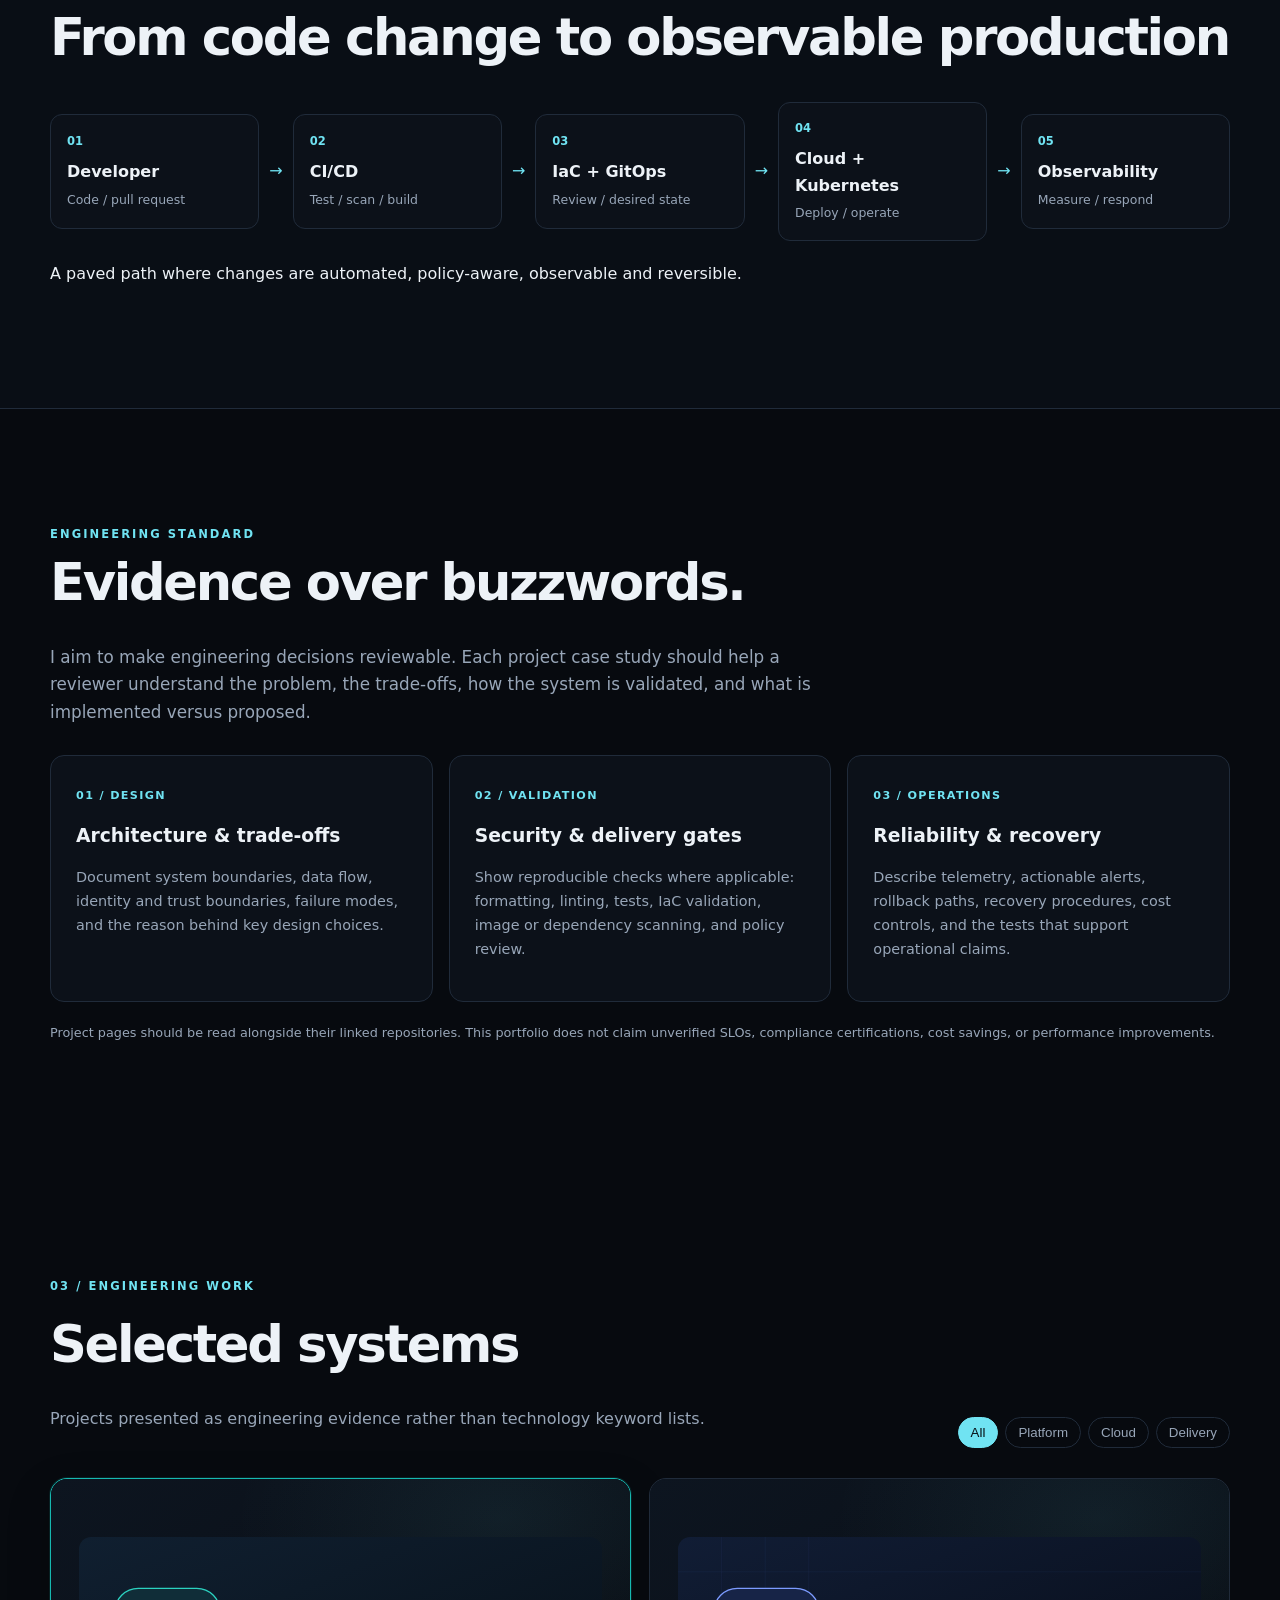
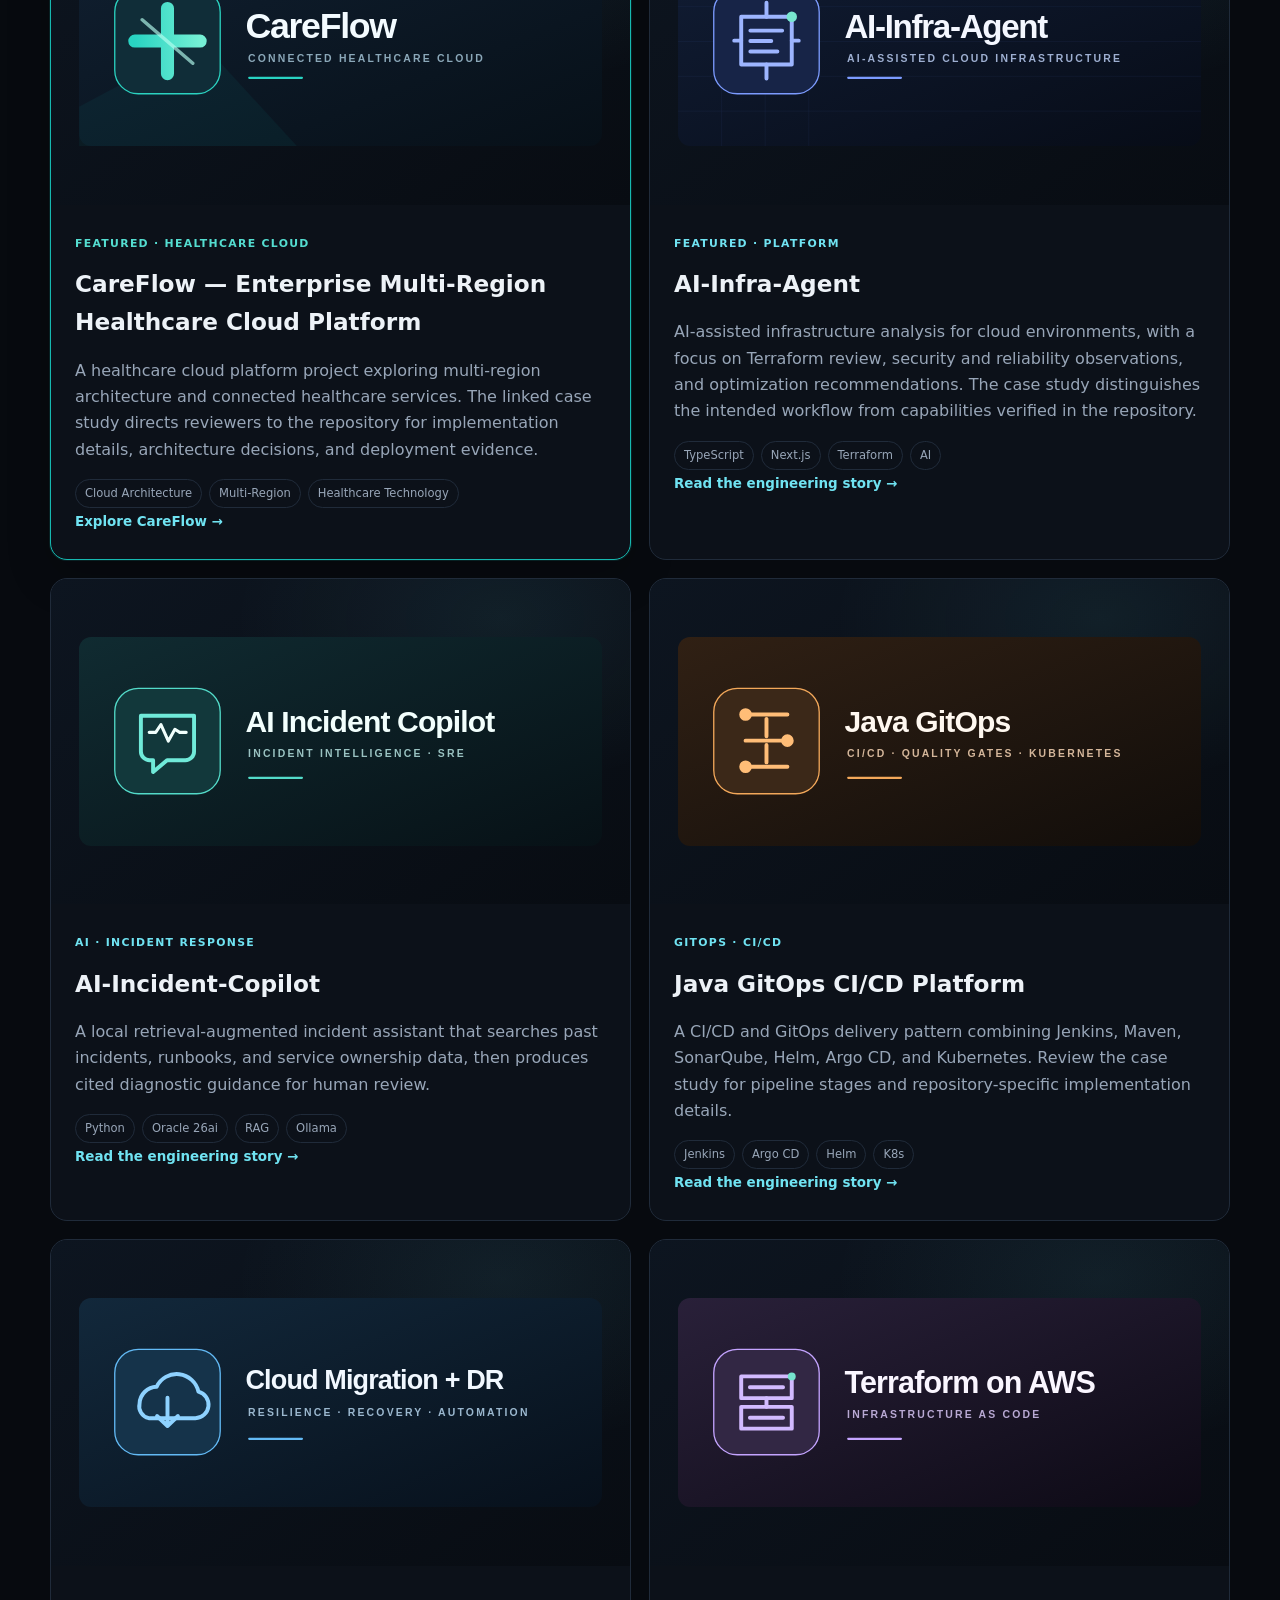
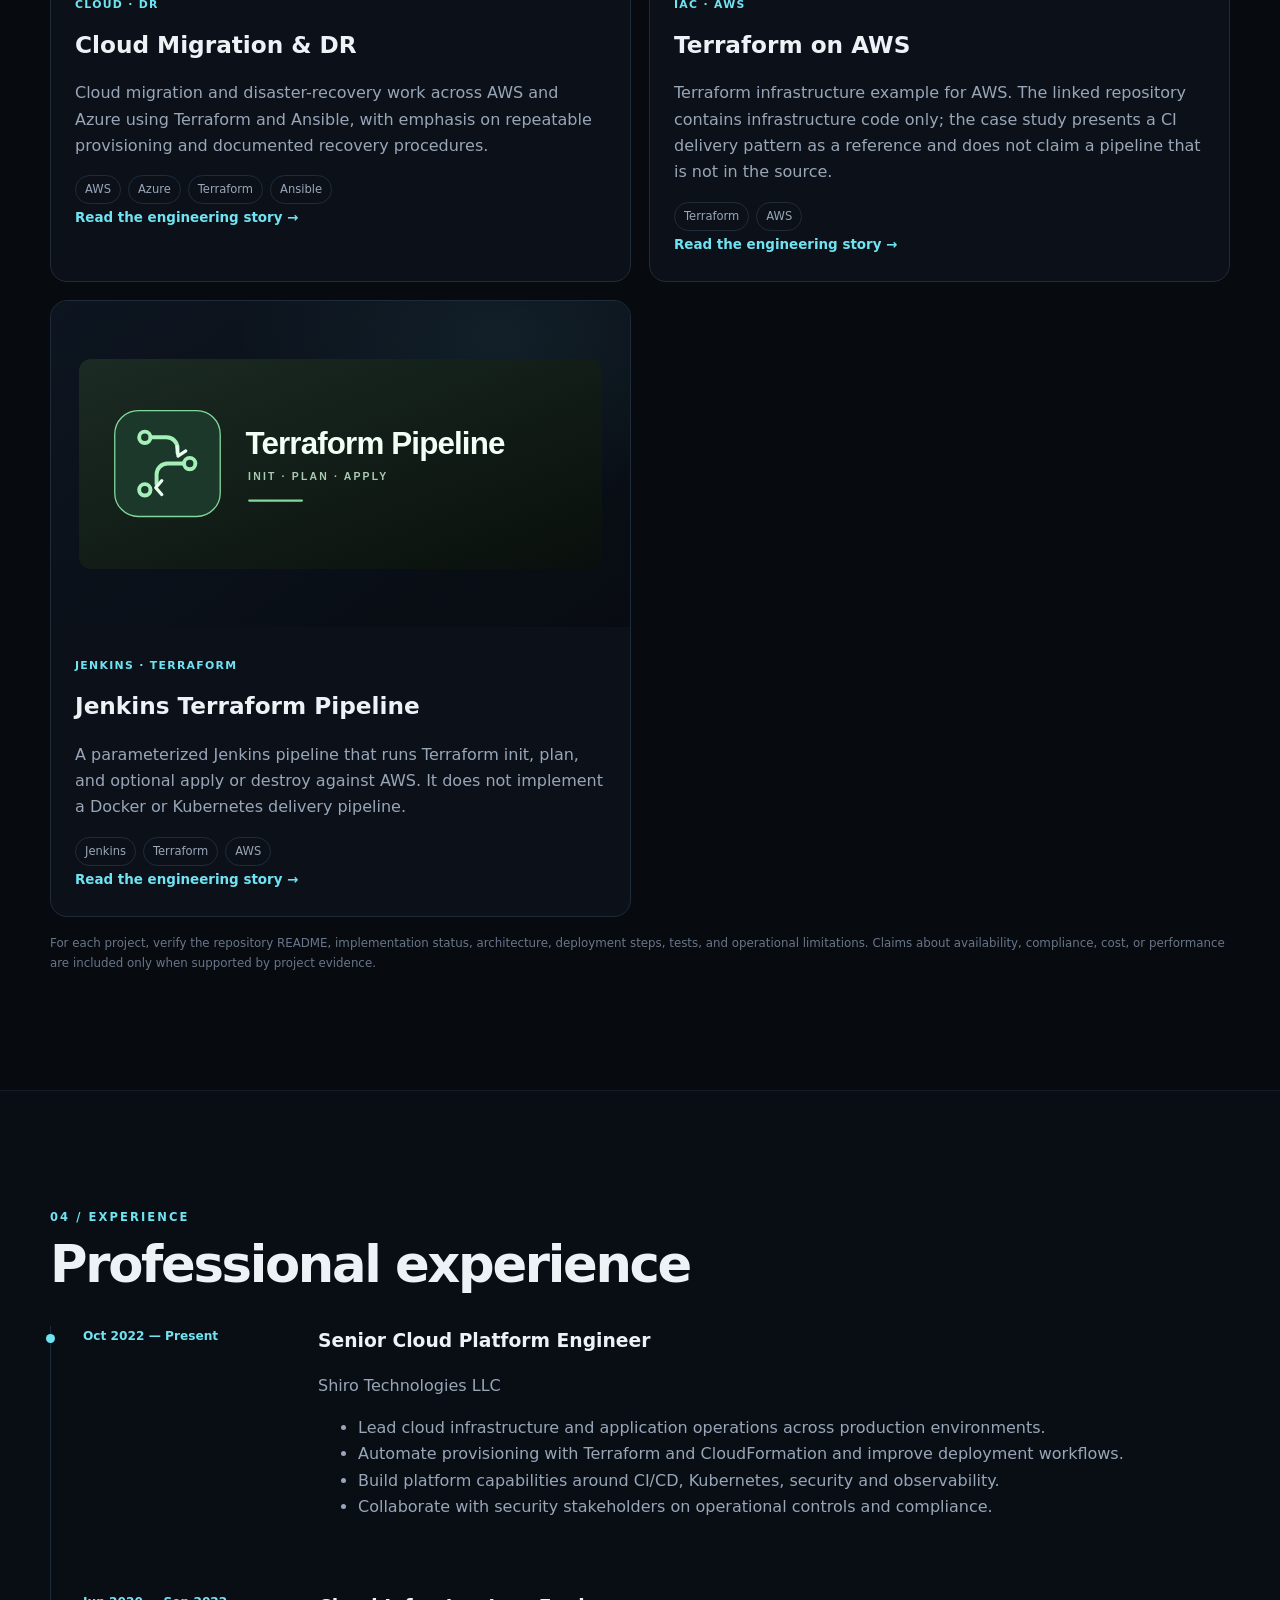
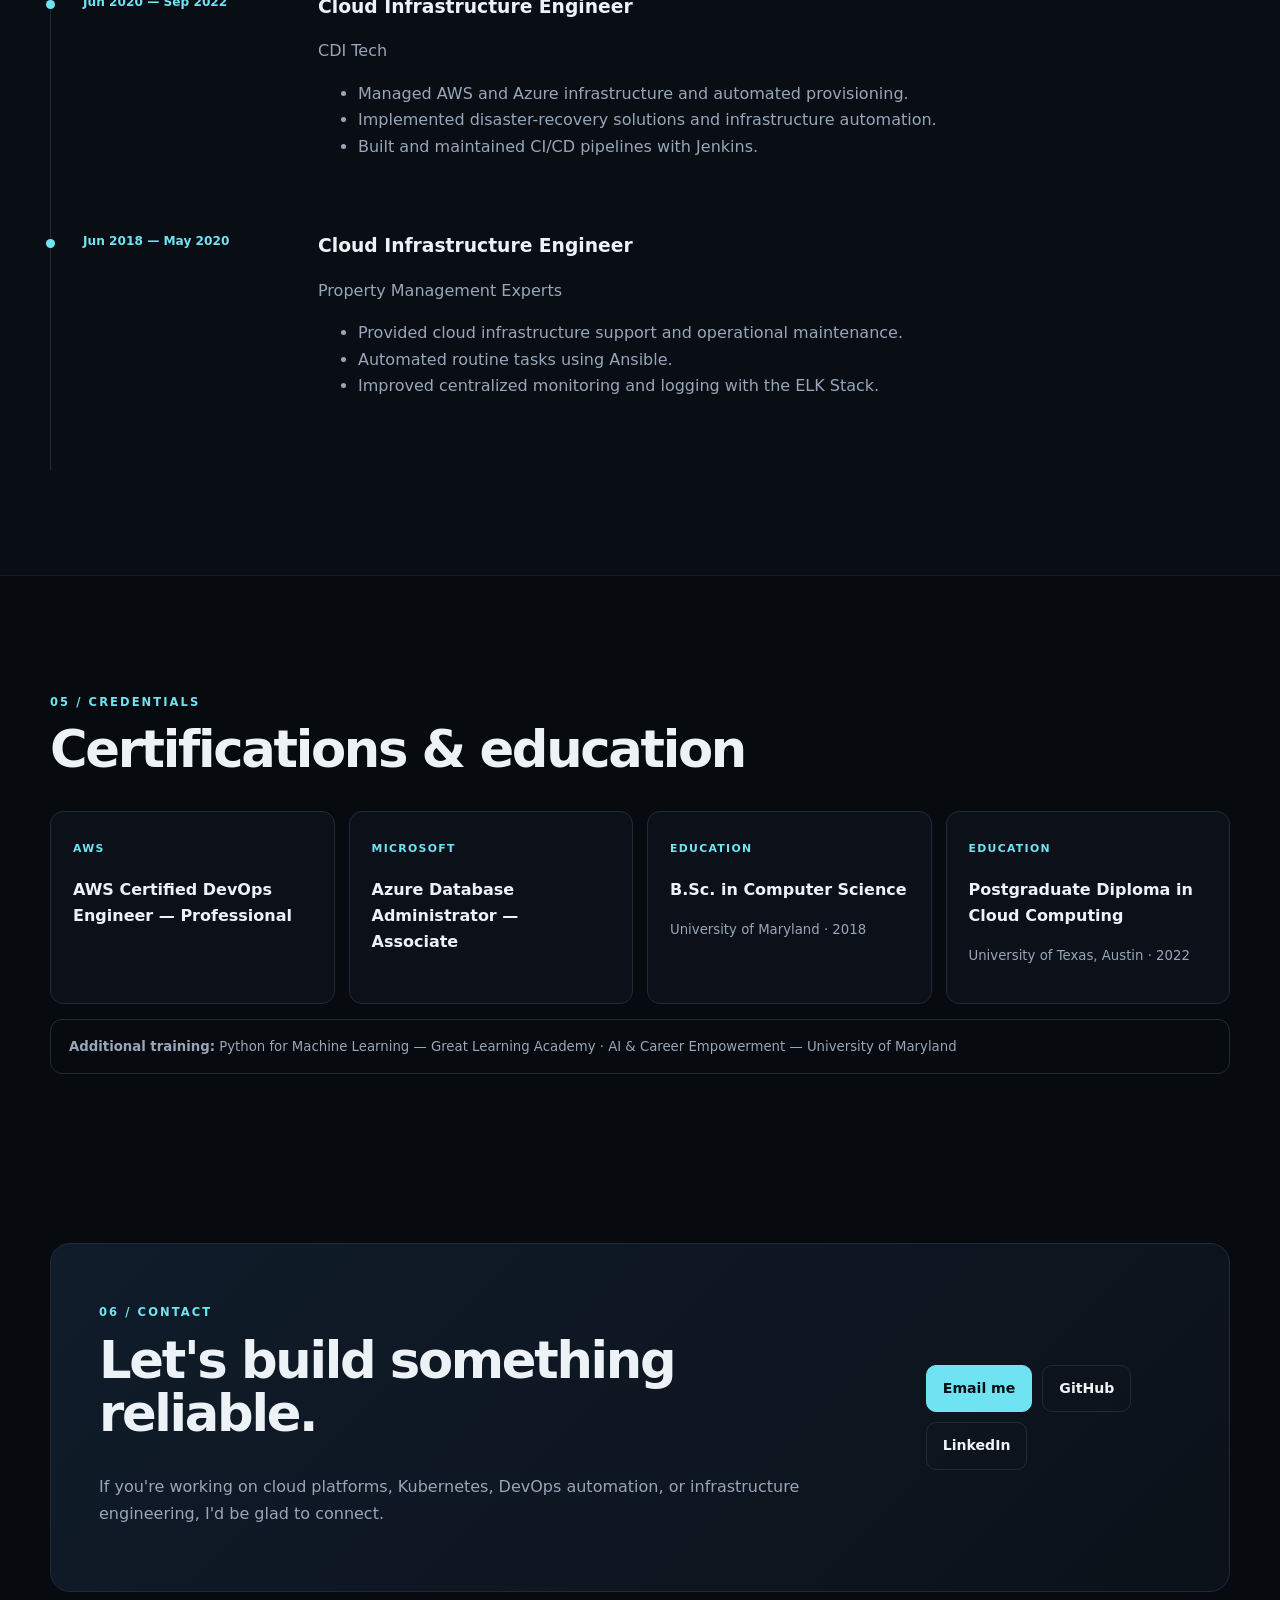
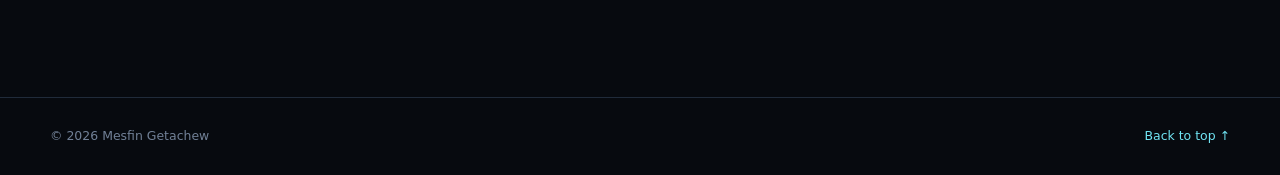
==== commit 172ff42c: "Replace hero terminal with clearly labelled illustrative output" ====
--- a/index.html
+++ b/index.html
@@ -12,7 +12,7 @@
 <meta name="theme-color" content="#070a0f"><meta name="robots" content="index,follow">
 <meta property="og:type" content="website"><meta property="og:url" content="https://dataopsinnovator.github.io/mesfine-portfolio/"><meta name="twitter:card" content="summary_large_image"><meta name="twitter:title" content="Mesfin Getachew | Senior Cloud Platform Engineer"><meta name="twitter:description" content="Platform engineering, AWS, Kubernetes, Terraform, GitOps, DevSecOps and reliable cloud delivery.">
 <meta name="twitter:image" content="https://dataopsinnovator.github.io/mesfine-portfolio/assets/images/profile.png"><style>.careflow-featured{border-color:#16b8b0;box-shadow:0 0 0 1px #16b8b022,0 16px 45px #0003}.careflow-logo-frame{background:#fff;display:grid;place-items:center;padding:12px}.careflow-logo-frame img{object-fit:contain!important;width:100%;height:100%;max-height:300px}.careflow-featured .work-body small{color:#54ddd0}</style><script type="application/ld+json">
-{"@context":"https://schema.org","@type":"Person","name":"Mesfin Getachew","jobTitle":"Senior Cloud Platform Engineer","url":"https://dataopsinnovator.github.io/mesfine-portfolio/","email":"mailto:mesfin.g.tech@gmail.com","sameAs":["https://github.com/DataOpsInnovator","https://www.linkedin.com/in/mesfin-g-tech"],"knowsAbout":["Platform Engineering","AWS","Azure","Google Cloud","Terraform","Kubernetes","GitOps","DevSecOps","Site Reliability Engineering"]}
+{"@context":"https://schema.org","@type":"Person","name":"Mesfin Getachew","jobTitle":"Senior Cloud Platform Engineer","url":"https://dataopsinnovator.github.io/mesfine-portfolio/","email":"mailto:mesfin.g.tech@gmail.com","sameAs":["https://github.com/DataOpsInnovator","https://www.linkedin.com/in/mesfin-g-tech"],"knowsAbout":["Platform Engineering","AWS","Azure","Terraform","Kubernetes","GitOps","DevSecOps","Site Reliability Engineering"]}
 </script></head>
 <body>
 <a class="skip-link" href="#main-content">Skip to content</a>
@@ -26,18 +26,17 @@
 <div class="actions"><a class="btn primary" href="#work">View engineering work</a><a class="btn" href="assets/resume/Mesfin-Getachew-Resume.pdf" download>Download résumé</a></div>
 <div class="chips"><span>AWS</span><span>Kubernetes</span><span>Terraform</span><span>GitOps</span><span>DevSecOps</span><span>Observability</span></div>
 </div>
-<aside class="hero-card"><div class="portrait"><img src="assets/images/profile.png" alt="Mesfin Getachew"></div><div class="terminal"><div>● ● ● <span>platform-engineer</span></div><pre>$ kubectl get platform
-developer-platform   Ready
+<aside class="hero-card"><div class="portrait"><img src="assets/images/profile.png" alt="Mesfin Getachew"></div><div class="terminal"><div><span aria-hidden="true">● ● ●</span> <span>illustrative example</span></div><pre># Illustrative output, not from a live system
+$ terraform plan
+Plan: 3 to add, 0 to change, 0 to destroy.
 
-$ terraform plan
-Plan: repeatable infrastructure
-
-$ gitops deploy
-desired state → healthy</pre></div></aside></div></section>
-<section class="proof"><div class="shell proof-grid"><div><strong>8+</strong><span>years engineering experience</span></div><div><strong>3</strong><span>major cloud platforms</span></div><div><strong>7</strong><span>featured systems</span></div><div><strong>IaC</strong><span>automation-first approach</span></div></div></section>
-<section id="about" class="section"><div class="shell"><p class="eyebrow">01 / ABOUT</p><div class="split"><h2>Engineering the platform behind the product.</h2><div class="copy"><p class="lead">I build cloud infrastructure and internal platform capabilities that make delivery faster, safer, and easier to operate.</p><p>My work spans AWS, Azure, and GCP, with a focus on Infrastructure as Code, Kubernetes, CI/CD, GitOps, DevSecOps, observability, reliability, and automation.</p><p>I prefer repeatable systems over manual operations: infrastructure is codified, changes are reviewable, security is integrated into delivery, and production behavior is observable.</p></div></div></div></section>
+$ argocd app get demo-app
+Sync Status:    Synced
+Health Status:  Healthy</pre></div></aside></div></section>
+<section class="proof"><div class="shell proof-grid"><div><strong>8+</strong><span>years engineering experience</span></div><div><strong>2</strong><span>cloud platforms: AWS and Azure</span></div><div><strong>7</strong><span>featured systems</span></div><div><strong>IaC</strong><span>automation-first approach</span></div></div></section>
+<section id="about" class="section"><div class="shell"><p class="eyebrow">01 / ABOUT</p><div class="split"><h2>Engineering the platform behind the product.</h2><div class="copy"><p class="lead">I build cloud infrastructure and internal platform capabilities that make delivery faster, safer, and easier to operate.</p><p>My work spans AWS and Azure, with a focus on Infrastructure as Code, Kubernetes, CI/CD, GitOps, DevSecOps, observability, reliability, and automation.</p><p>I prefer repeatable systems over manual operations: infrastructure is codified, changes are reviewable, security is integrated into delivery, and production behavior is observable.</p></div></div></div></section>
 <section id="capabilities" class="section dark"><div class="shell"><p class="eyebrow">02 / CAPABILITIES</p><h2>What I engineer</h2><div class="cap-grid">
-<article><small>01</small><h3>Cloud Platforms</h3><p>AWS · Azure · GCP</p><span>Networking, IAM, compute, storage, managed services, HA/DR.</span></article>
+<article><small>01</small><h3>Cloud Platforms</h3><p>AWS · Azure</p><span>Networking, IAM, compute, storage, managed services, HA/DR.</span></article>
 <article><small>02</small><h3>Infrastructure as Code</h3><p>Terraform · CloudFormation · CDK · Ansible</p><span>Reusable modules, environment promotion, drift reduction, automation.</span></article>
 <article><small>03</small><h3>Kubernetes & Platforms</h3><p>EKS · AKS · Docker · Helm · Argo CD</p><span>Container platforms, GitOps, workload orchestration, developer enablement.</span></article>
 <article><small>04</small><h3>CI/CD & GitOps</h3><p>GitHub Actions · Jenkins · GitLab CI</p><span>Build, test, quality gates, artifact promotion and deployment.</span></article>
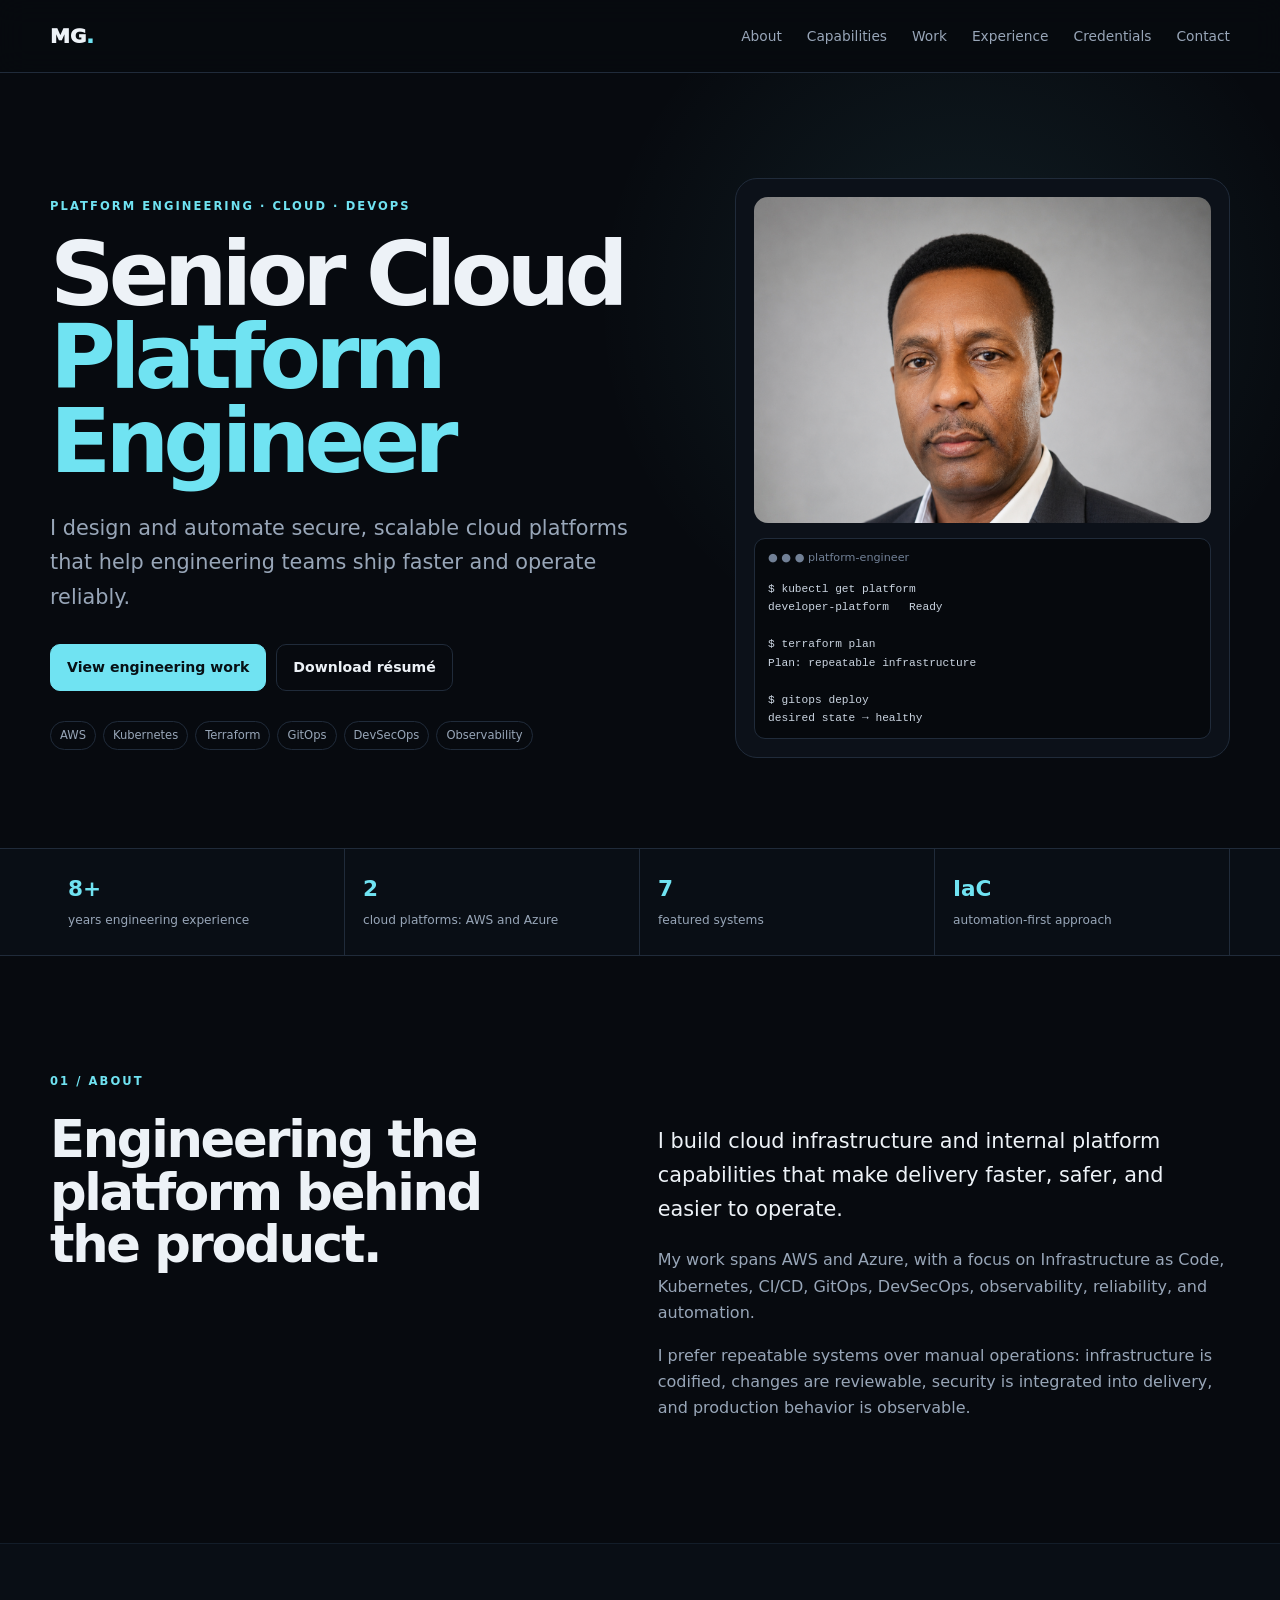
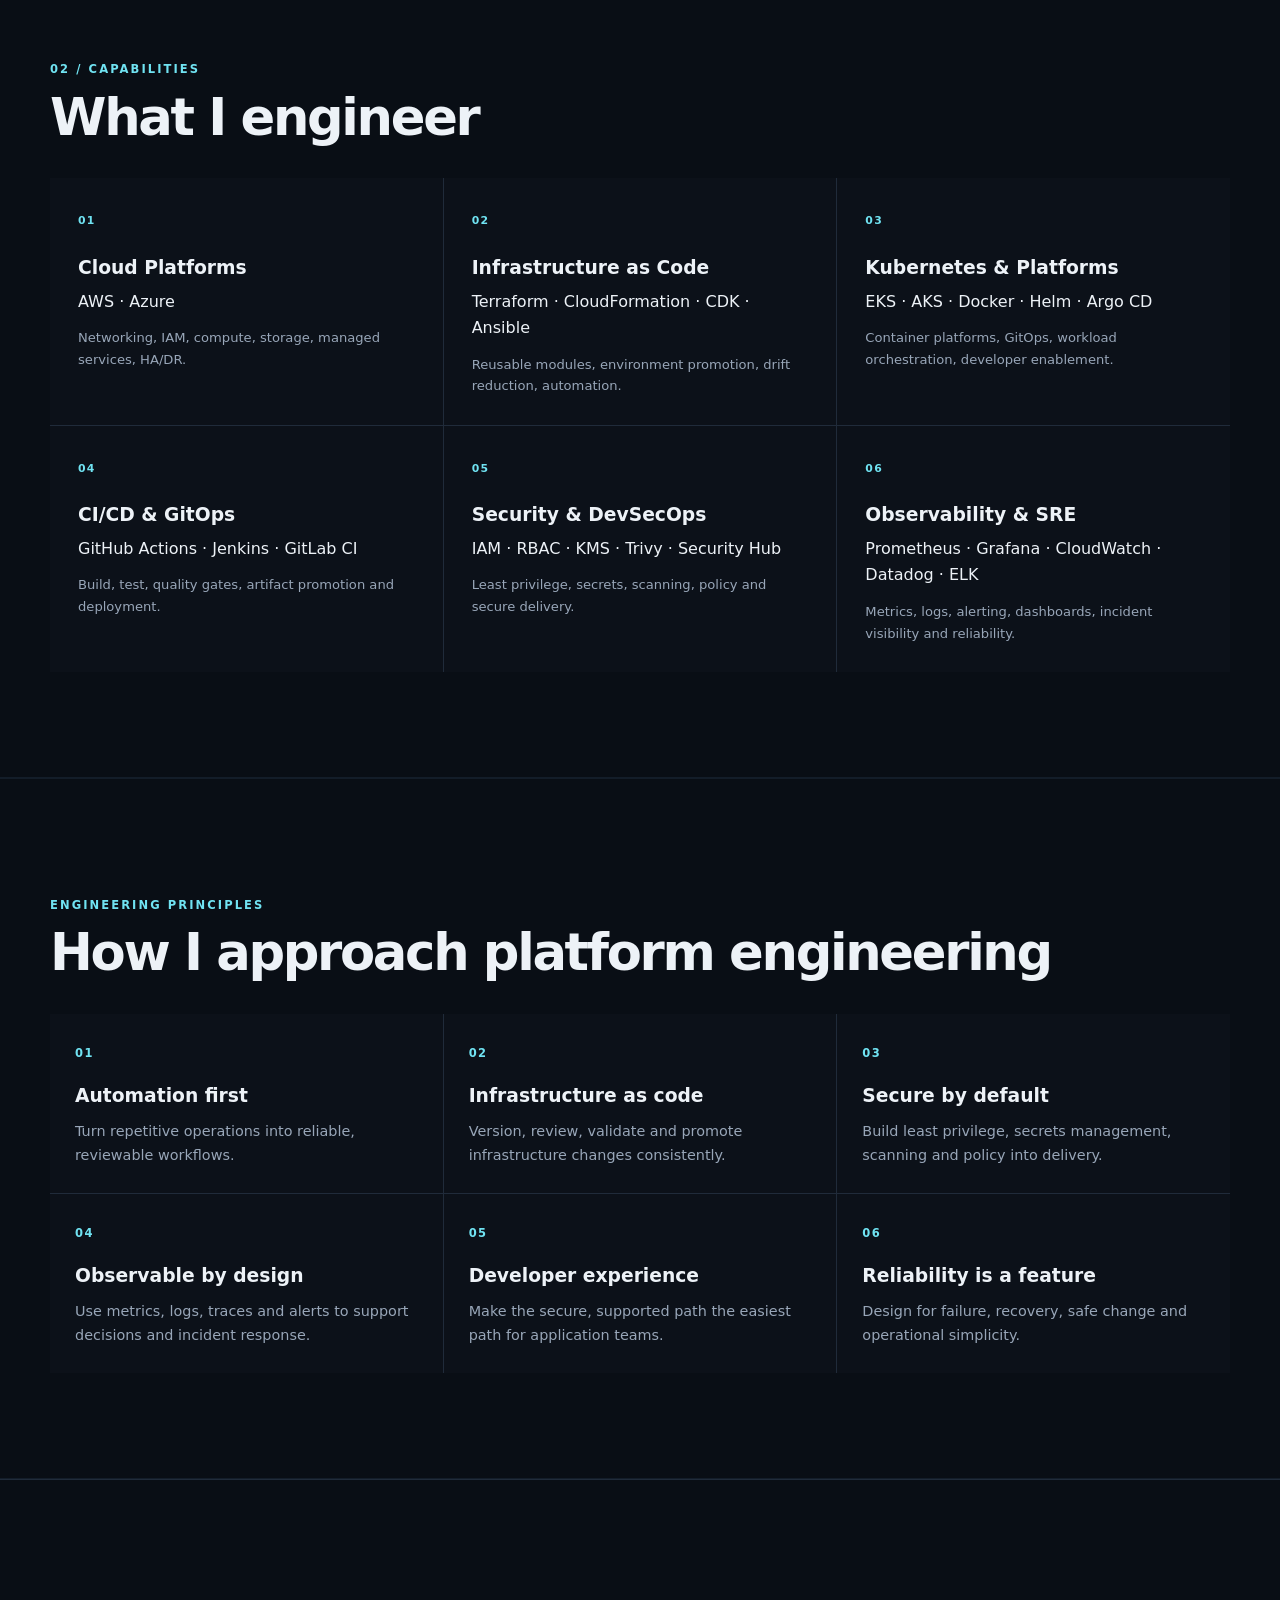
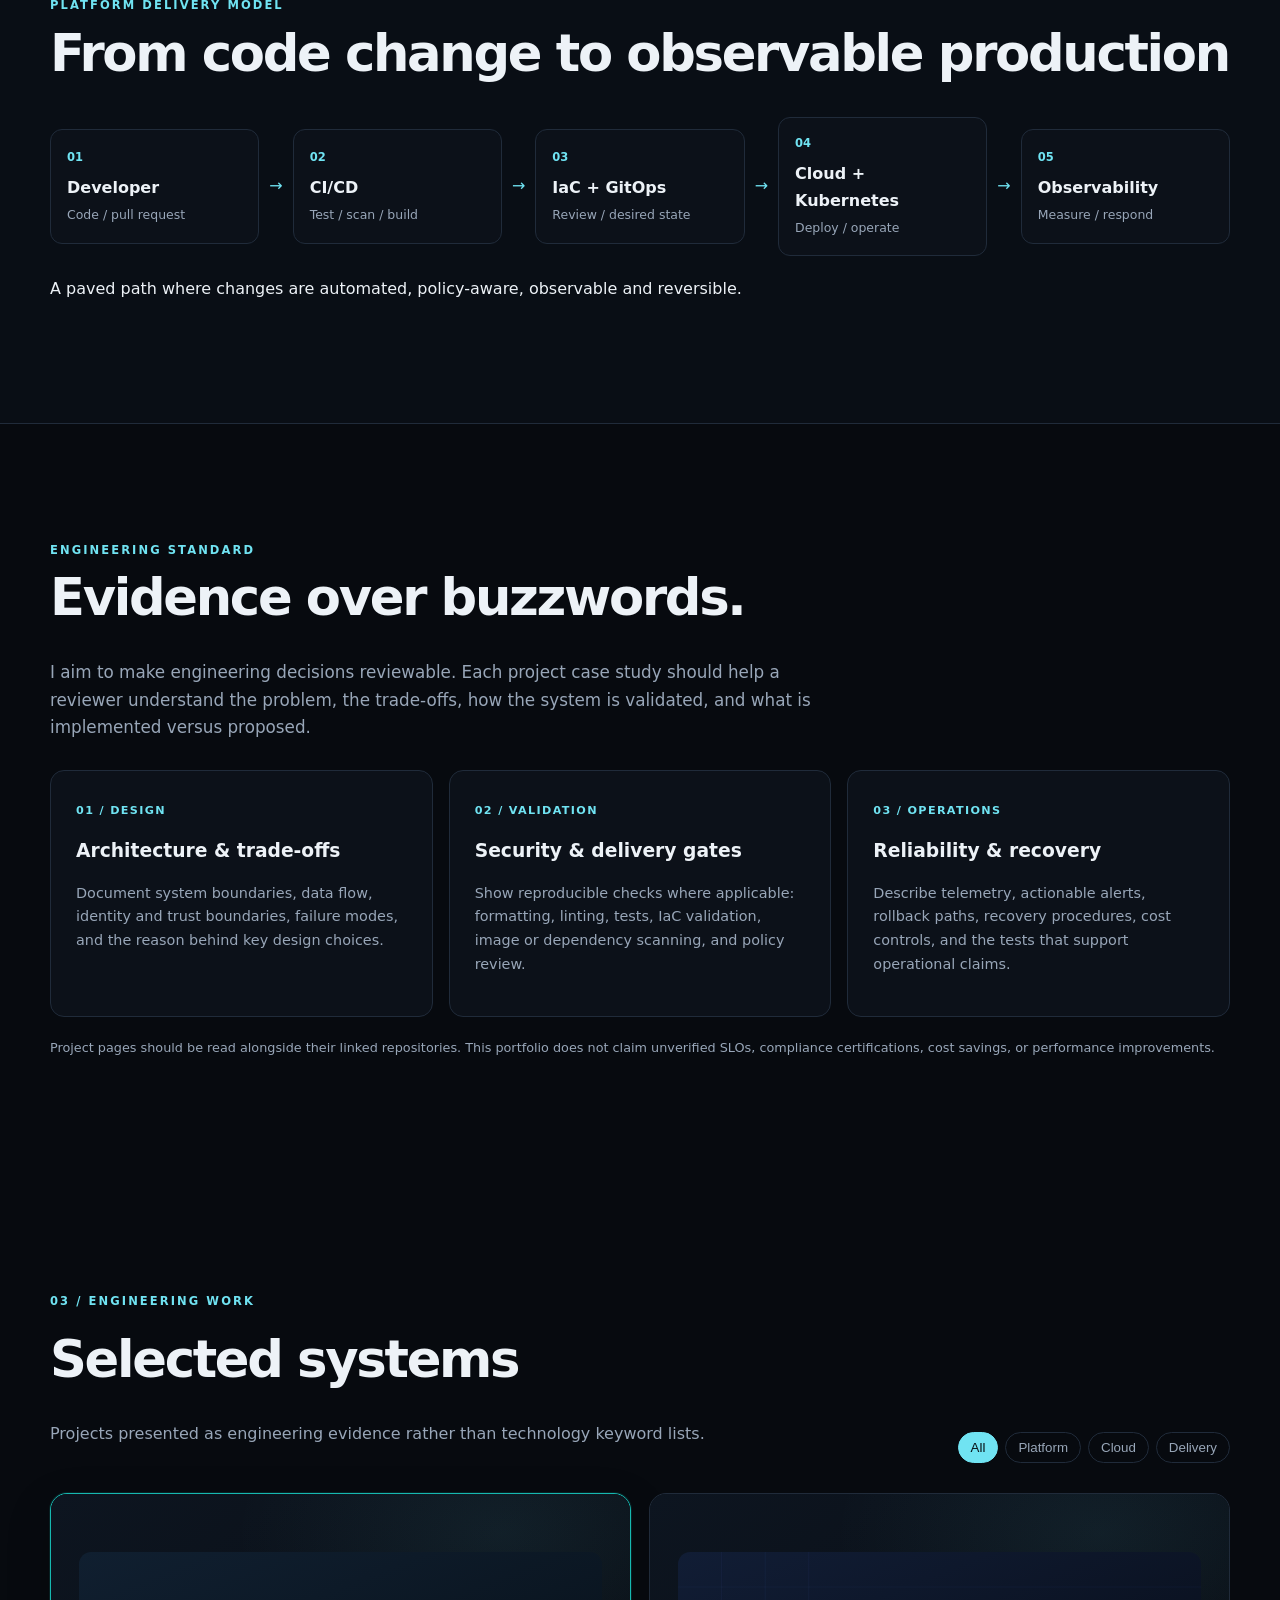
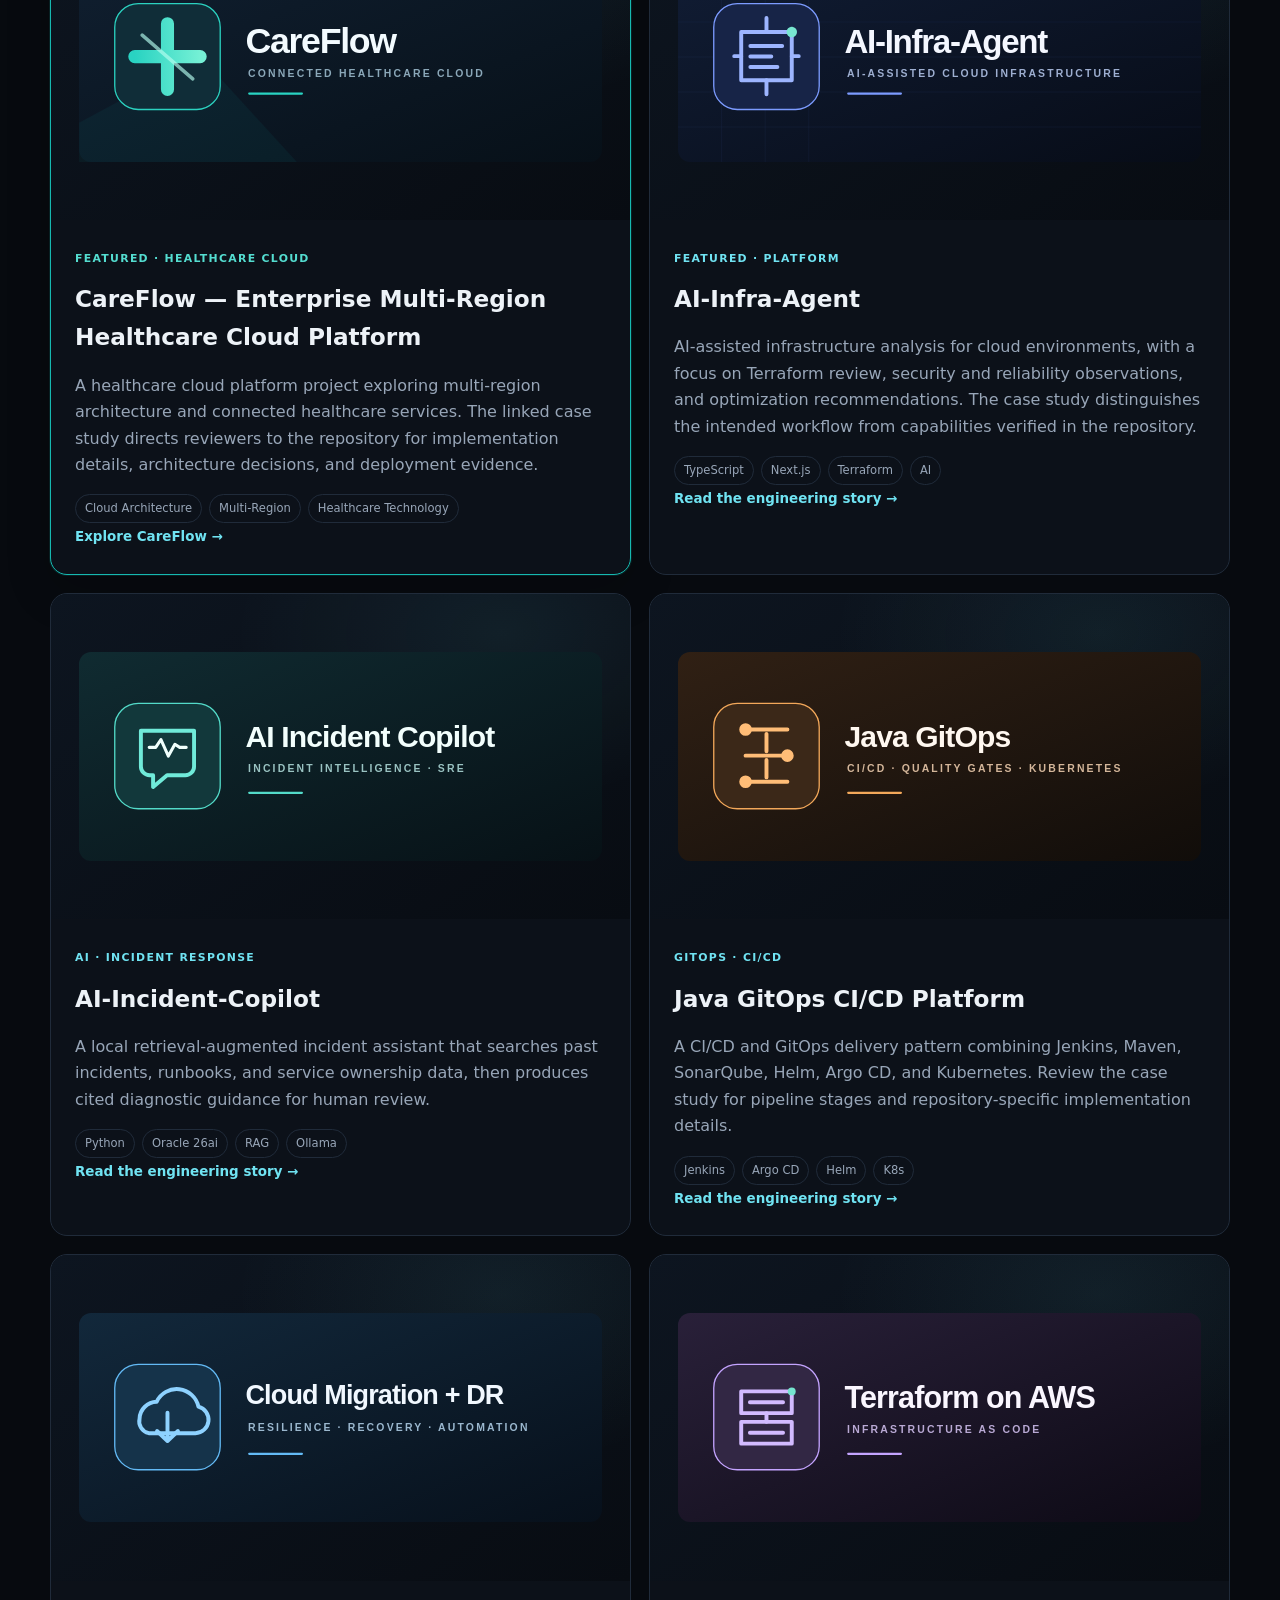
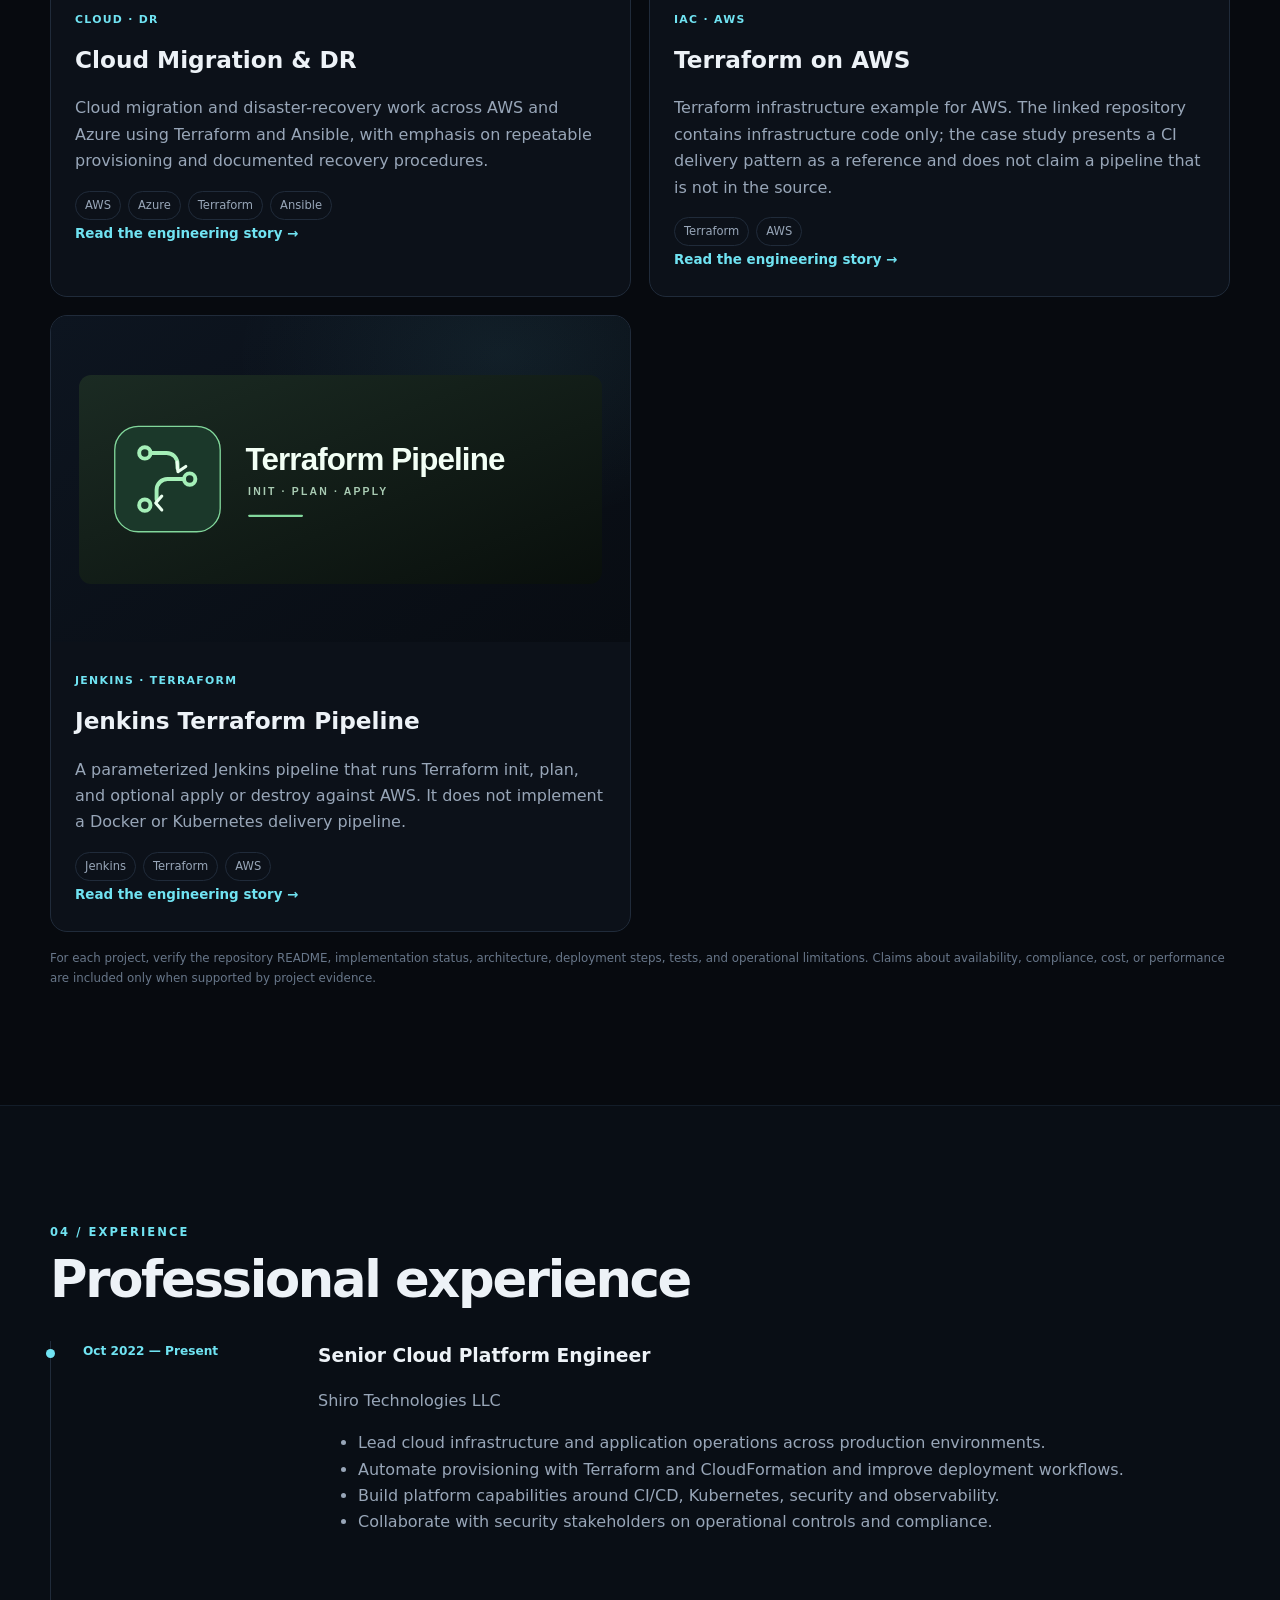
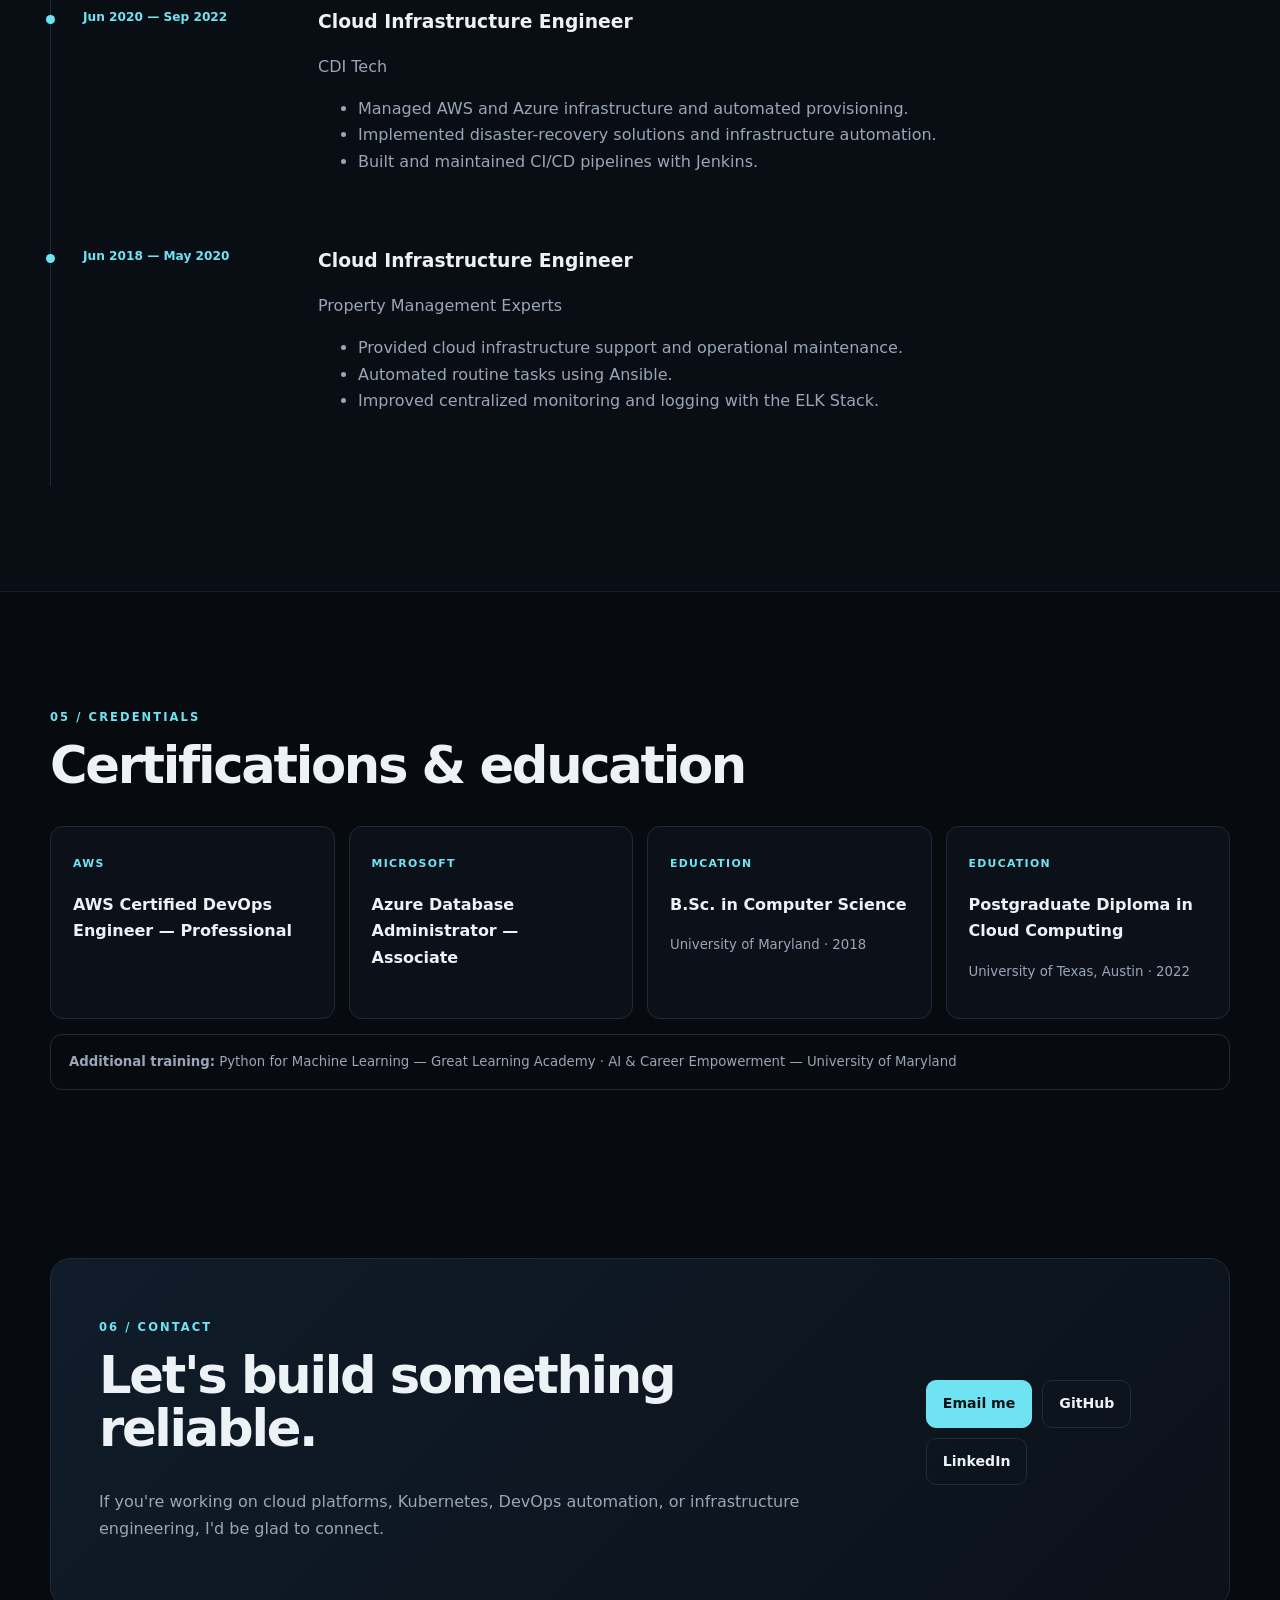
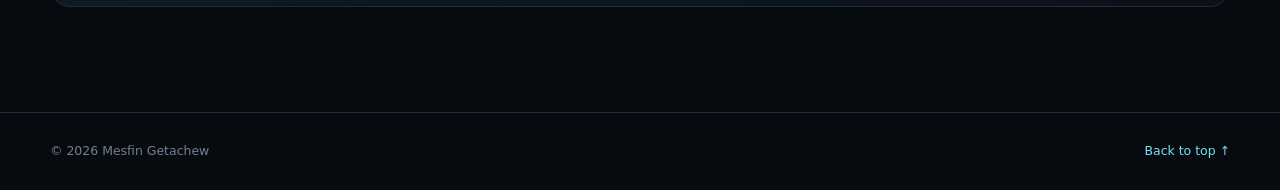
==== commit 24cc5c80: "Remove GCP claims; capabilities now match skills in use (AWS and Azure)" ====
--- a/index.html
+++ b/index.html
@@ -26,13 +26,14 @@
 <div class="actions"><a class="btn primary" href="#work">View engineering work</a><a class="btn" href="assets/resume/Mesfin-Getachew-Resume.pdf" download>Download résumé</a></div>
 <div class="chips"><span>AWS</span><span>Kubernetes</span><span>Terraform</span><span>GitOps</span><span>DevSecOps</span><span>Observability</span></div>
 </div>
-<aside class="hero-card"><div class="portrait"><img src="assets/images/profile.png" alt="Mesfin Getachew"></div><div class="terminal"><div><span aria-hidden="true">● ● ●</span> <span>illustrative example</span></div><pre># Illustrative output, not from a live system
+<aside class="hero-card"><div class="portrait"><img src="assets/images/profile.png" alt="Mesfin Getachew"></div><div class="terminal"><div>● ● ● <span>platform-engineer</span></div><pre>$ kubectl get platform
+developer-platform   Ready
+
 $ terraform plan
-Plan: 3 to add, 0 to change, 0 to destroy.
+Plan: repeatable infrastructure
 
-$ argocd app get demo-app
-Sync Status:    Synced
-Health Status:  Healthy</pre></div></aside></div></section>
+$ gitops deploy
+desired state → healthy</pre></div></aside></div></section>
 <section class="proof"><div class="shell proof-grid"><div><strong>8+</strong><span>years engineering experience</span></div><div><strong>2</strong><span>cloud platforms: AWS and Azure</span></div><div><strong>7</strong><span>featured systems</span></div><div><strong>IaC</strong><span>automation-first approach</span></div></div></section>
 <section id="about" class="section"><div class="shell"><p class="eyebrow">01 / ABOUT</p><div class="split"><h2>Engineering the platform behind the product.</h2><div class="copy"><p class="lead">I build cloud infrastructure and internal platform capabilities that make delivery faster, safer, and easier to operate.</p><p>My work spans AWS and Azure, with a focus on Infrastructure as Code, Kubernetes, CI/CD, GitOps, DevSecOps, observability, reliability, and automation.</p><p>I prefer repeatable systems over manual operations: infrastructure is codified, changes are reviewable, security is integrated into delivery, and production behavior is observable.</p></div></div></div></section>
 <section id="capabilities" class="section dark"><div class="shell"><p class="eyebrow">02 / CAPABILITIES</p><h2>What I engineer</h2><div class="cap-grid">
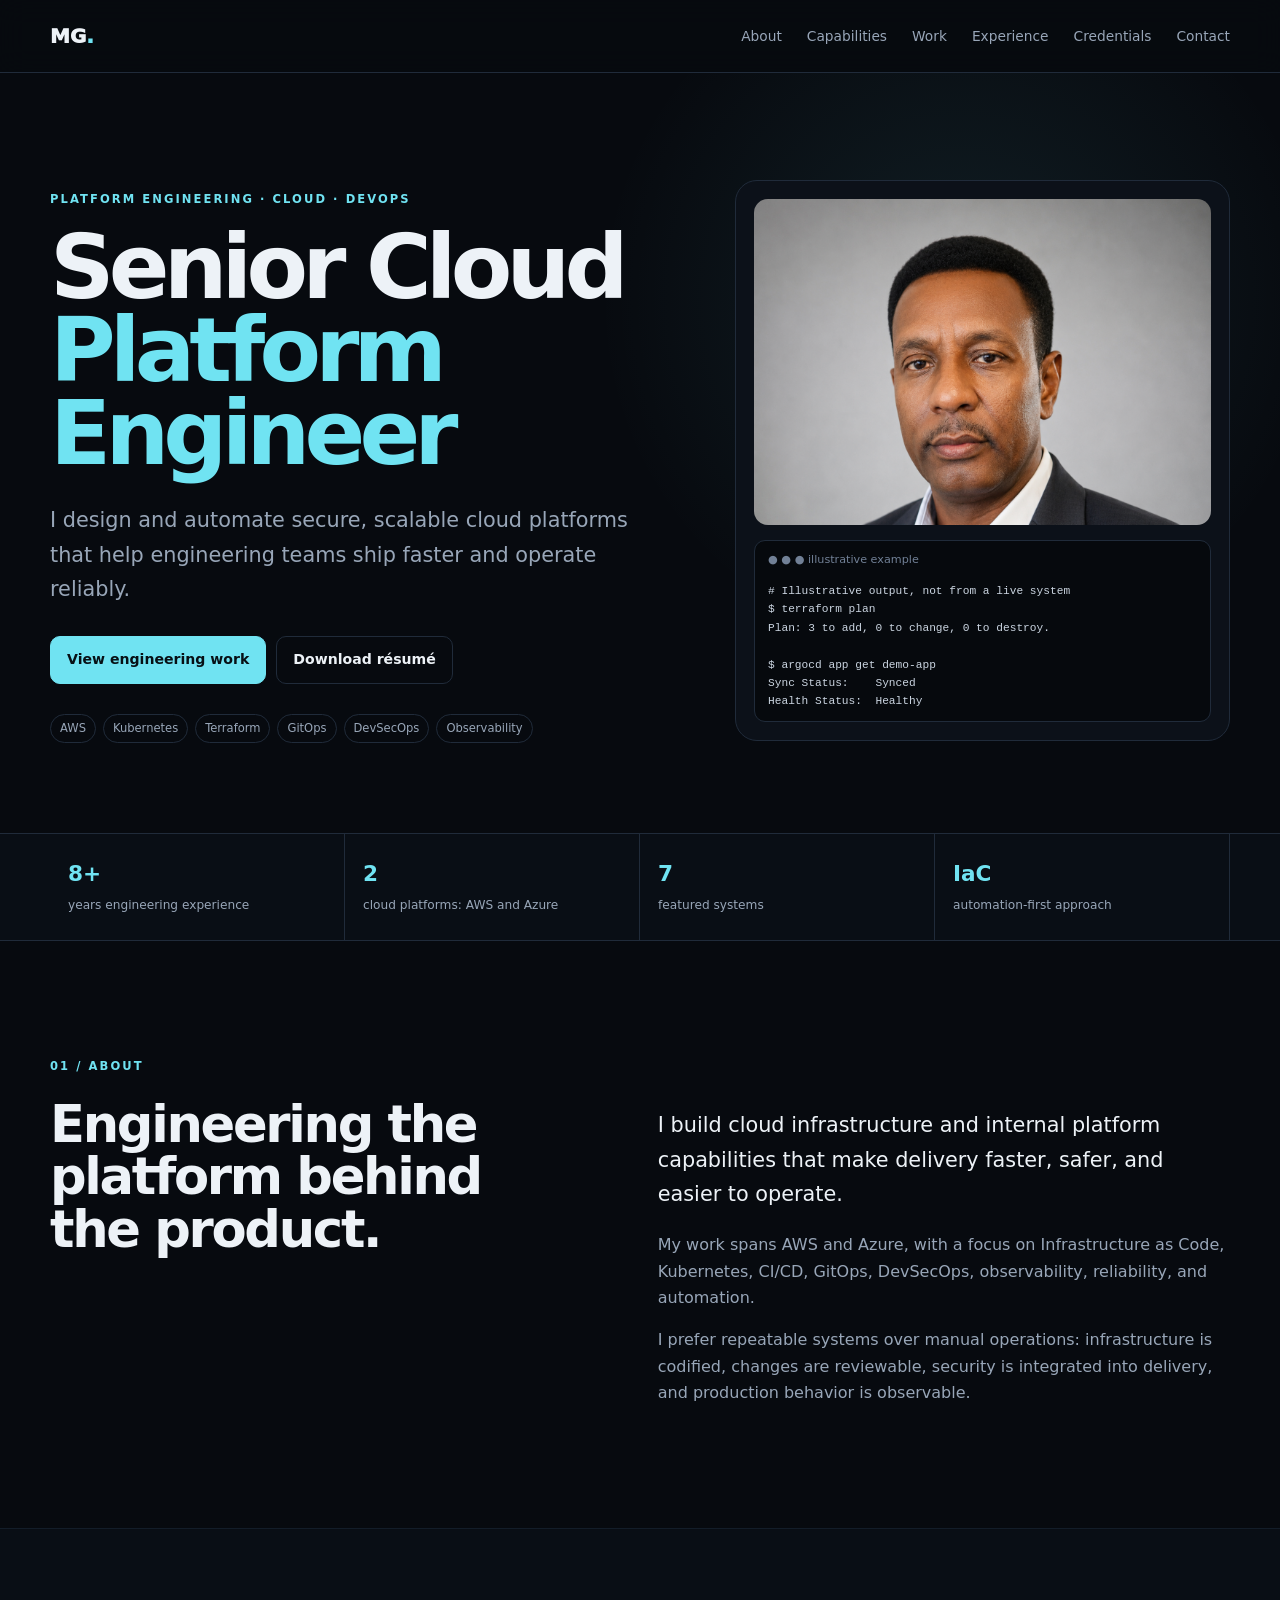
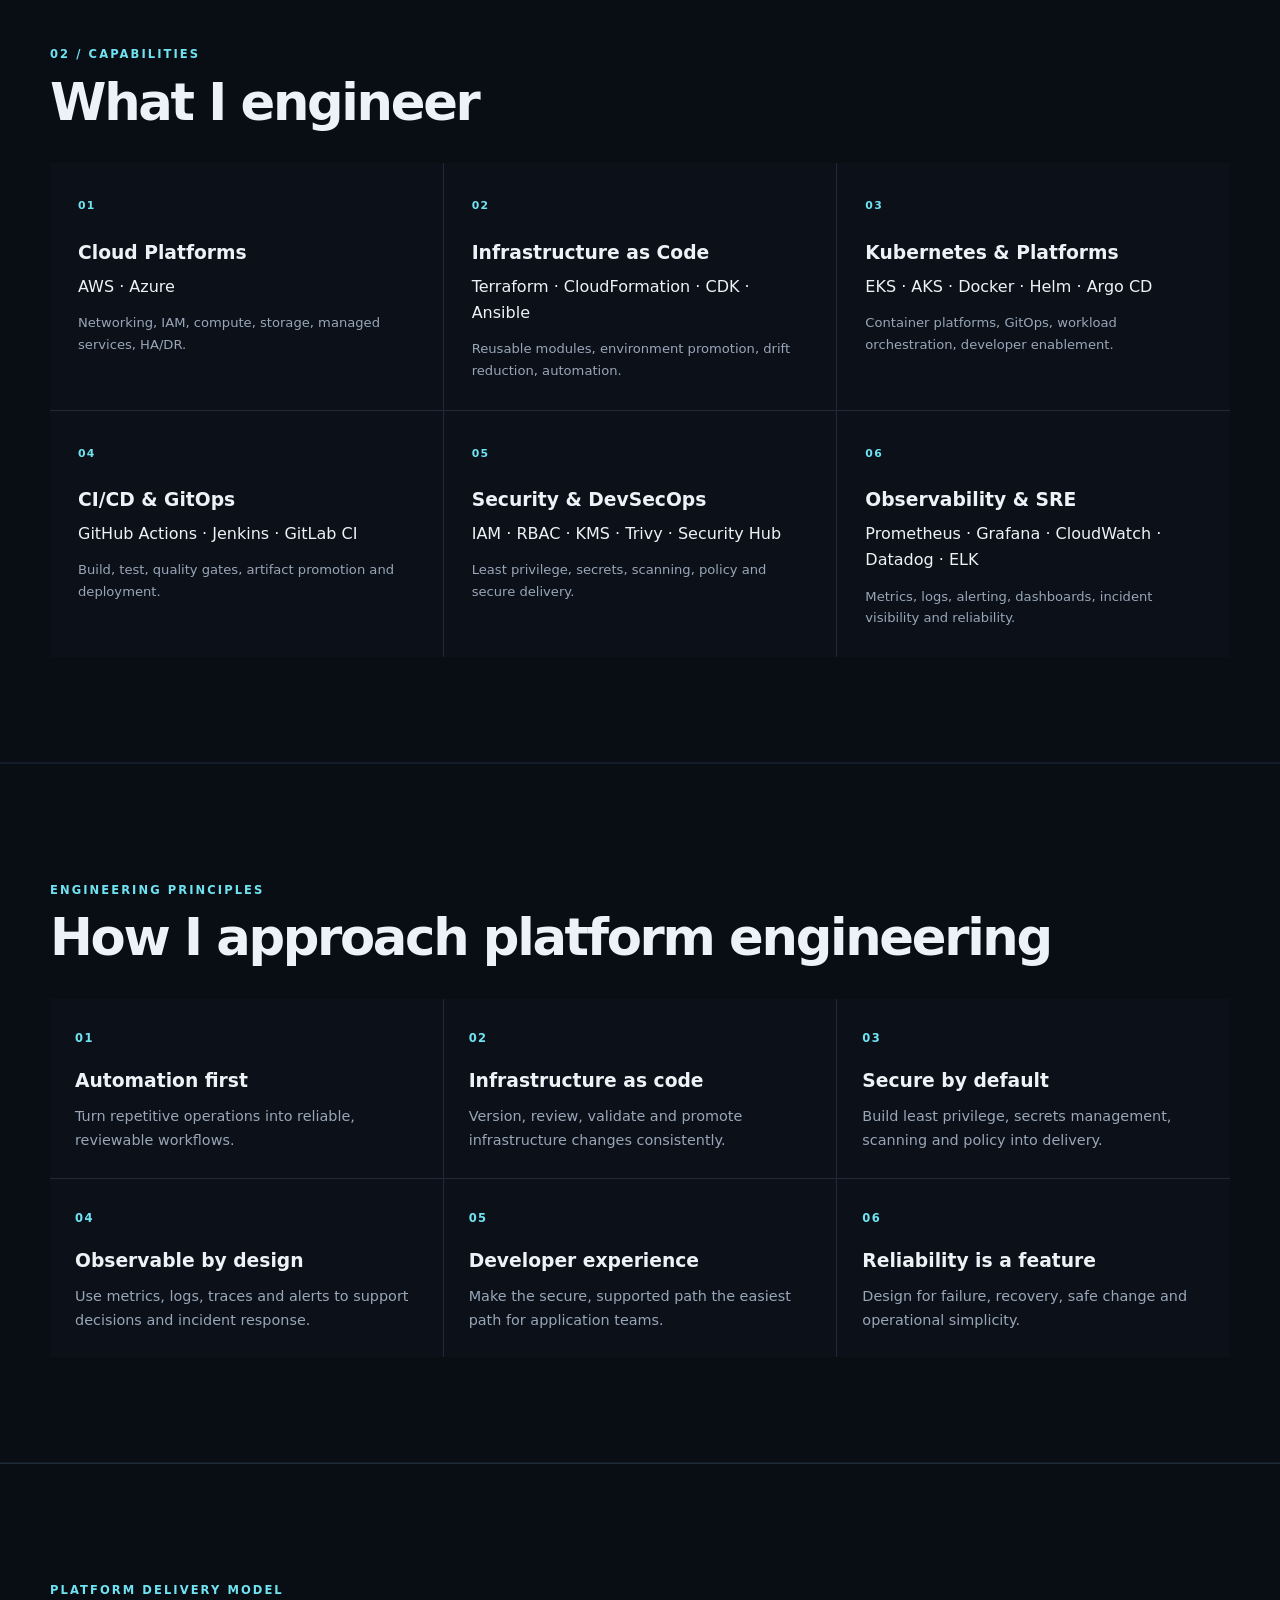
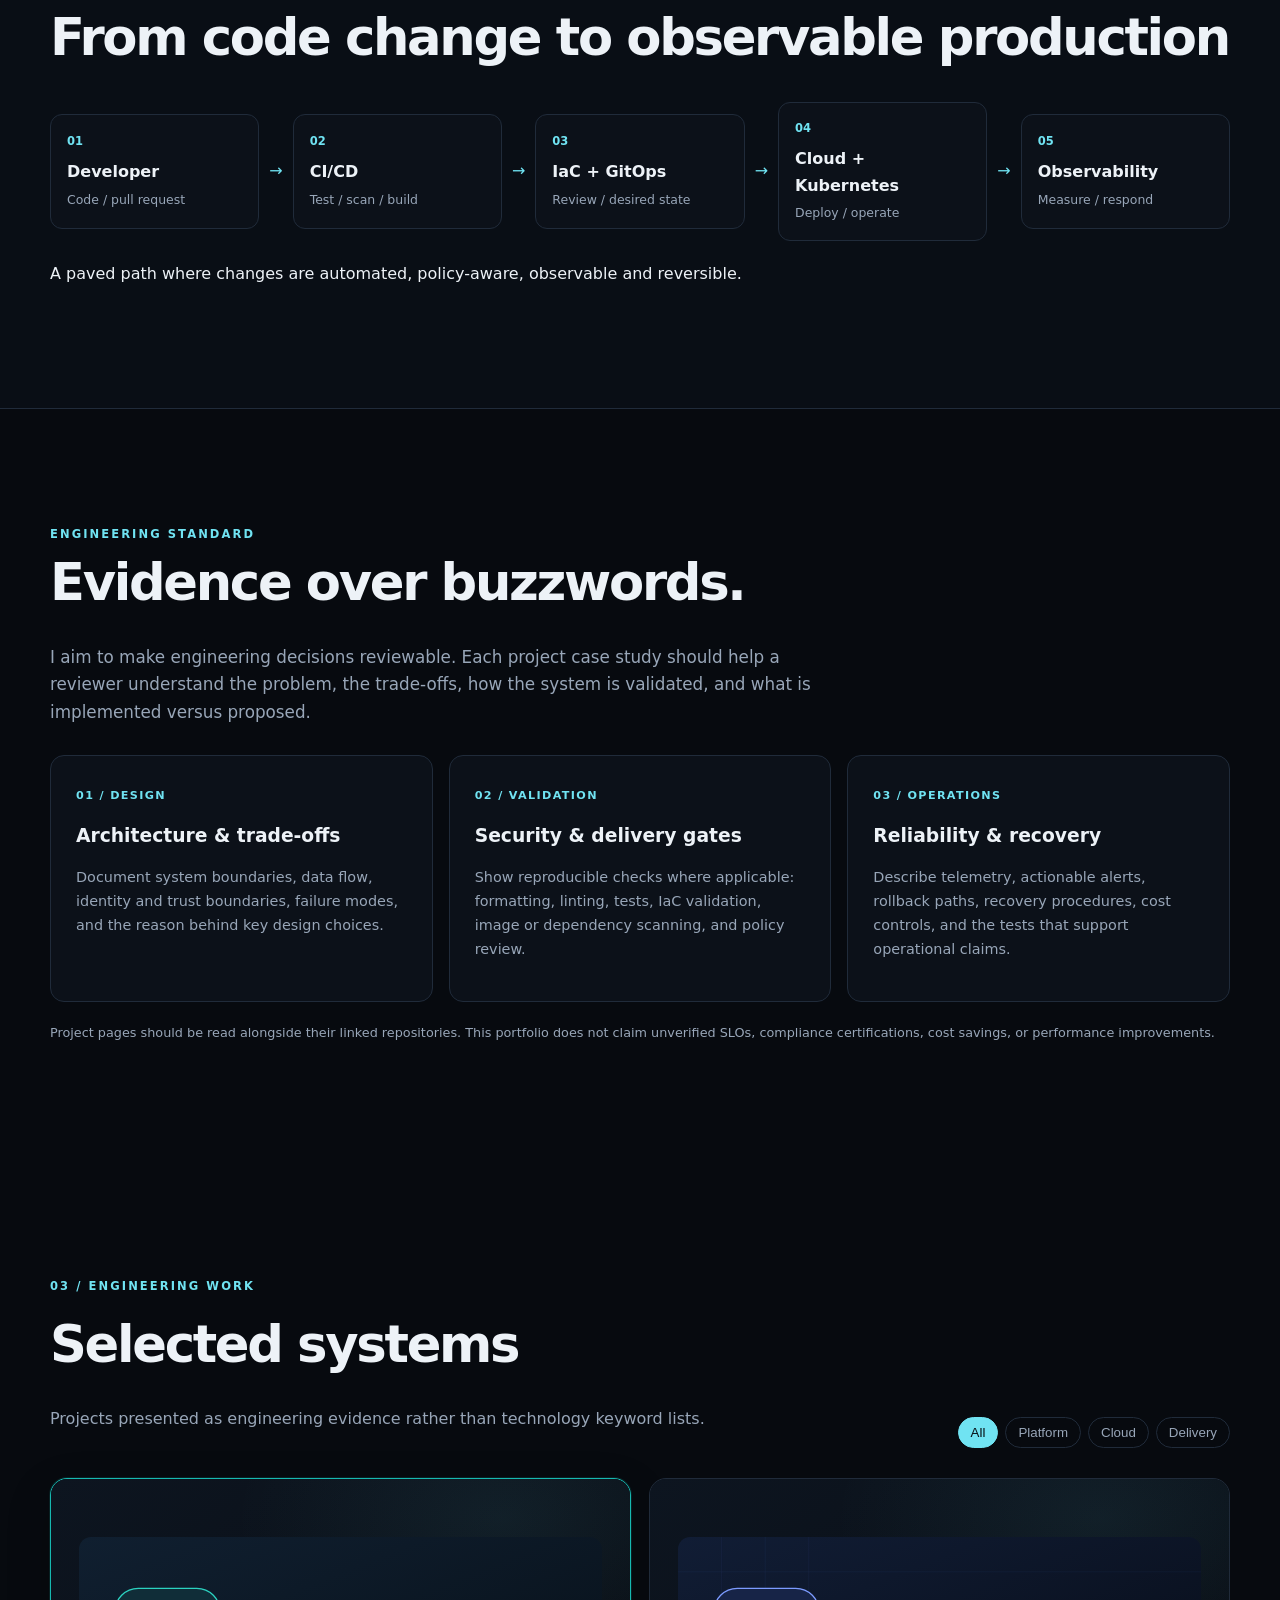
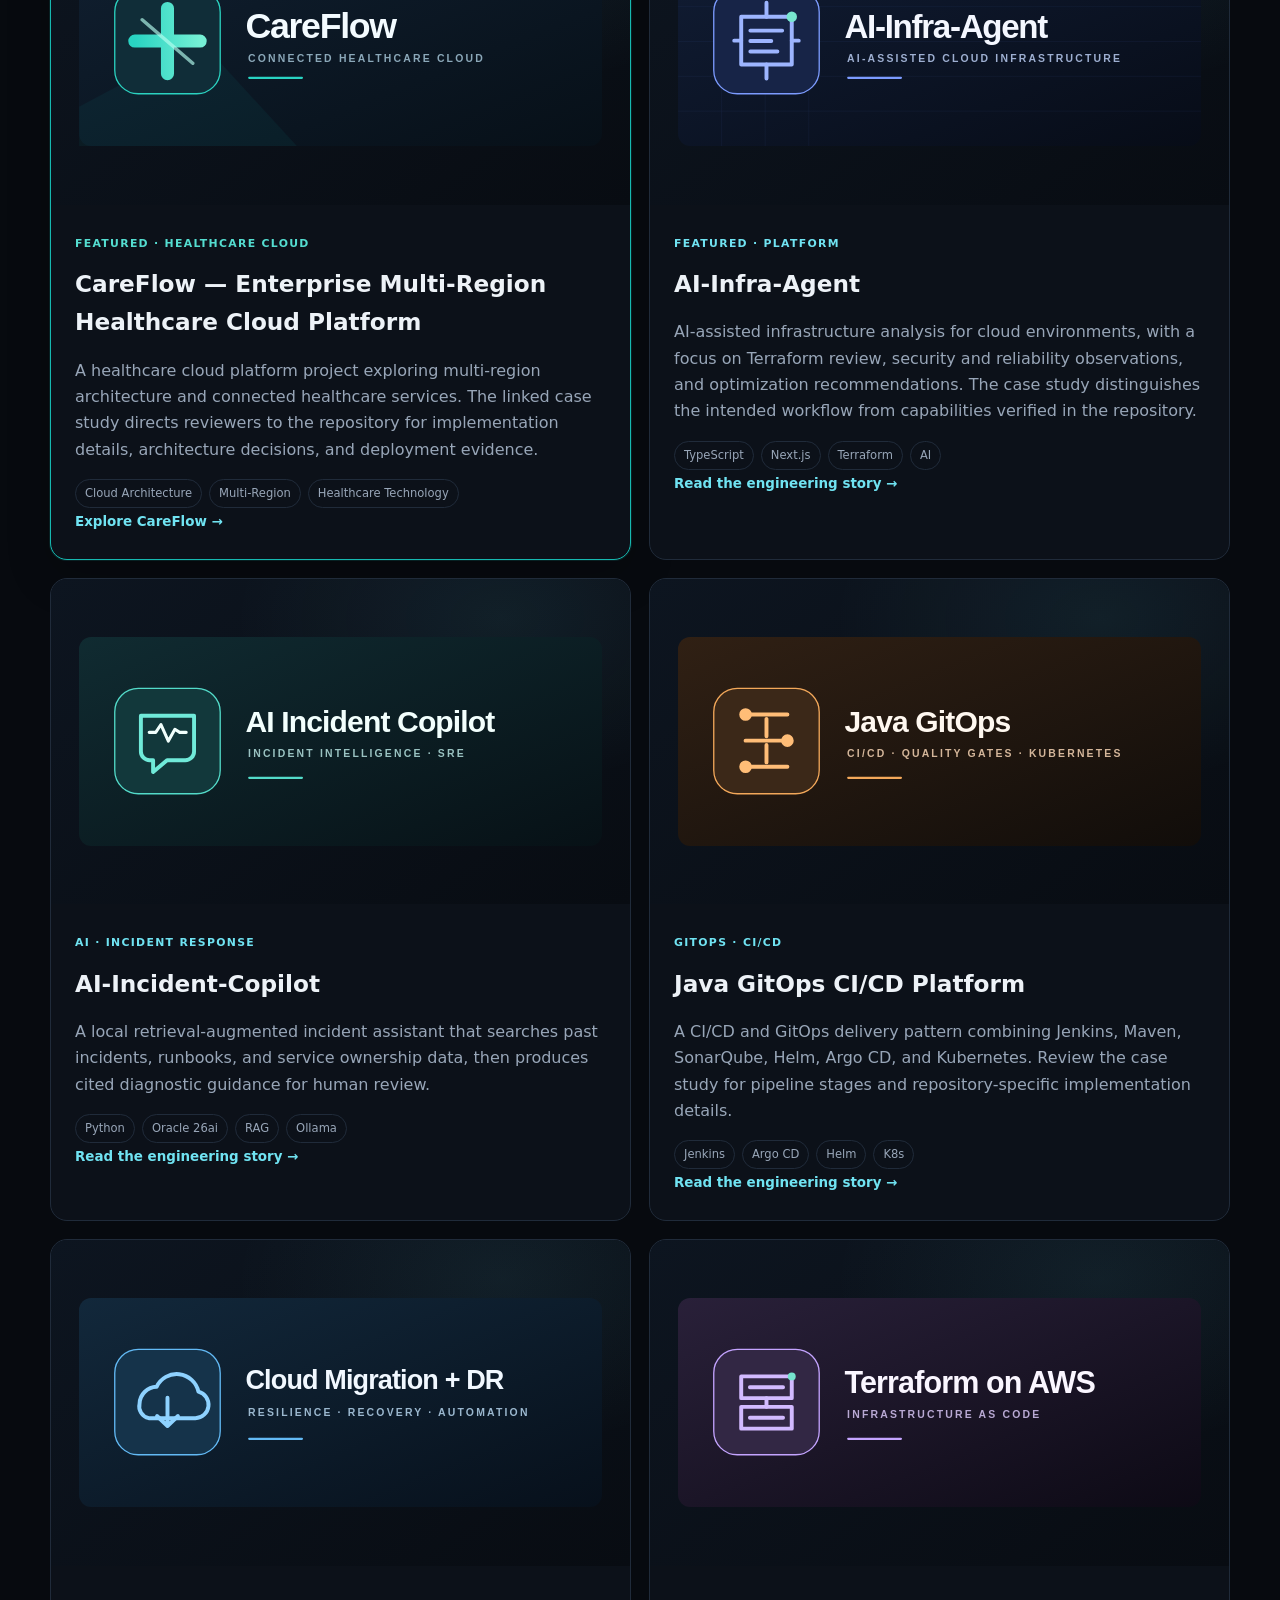
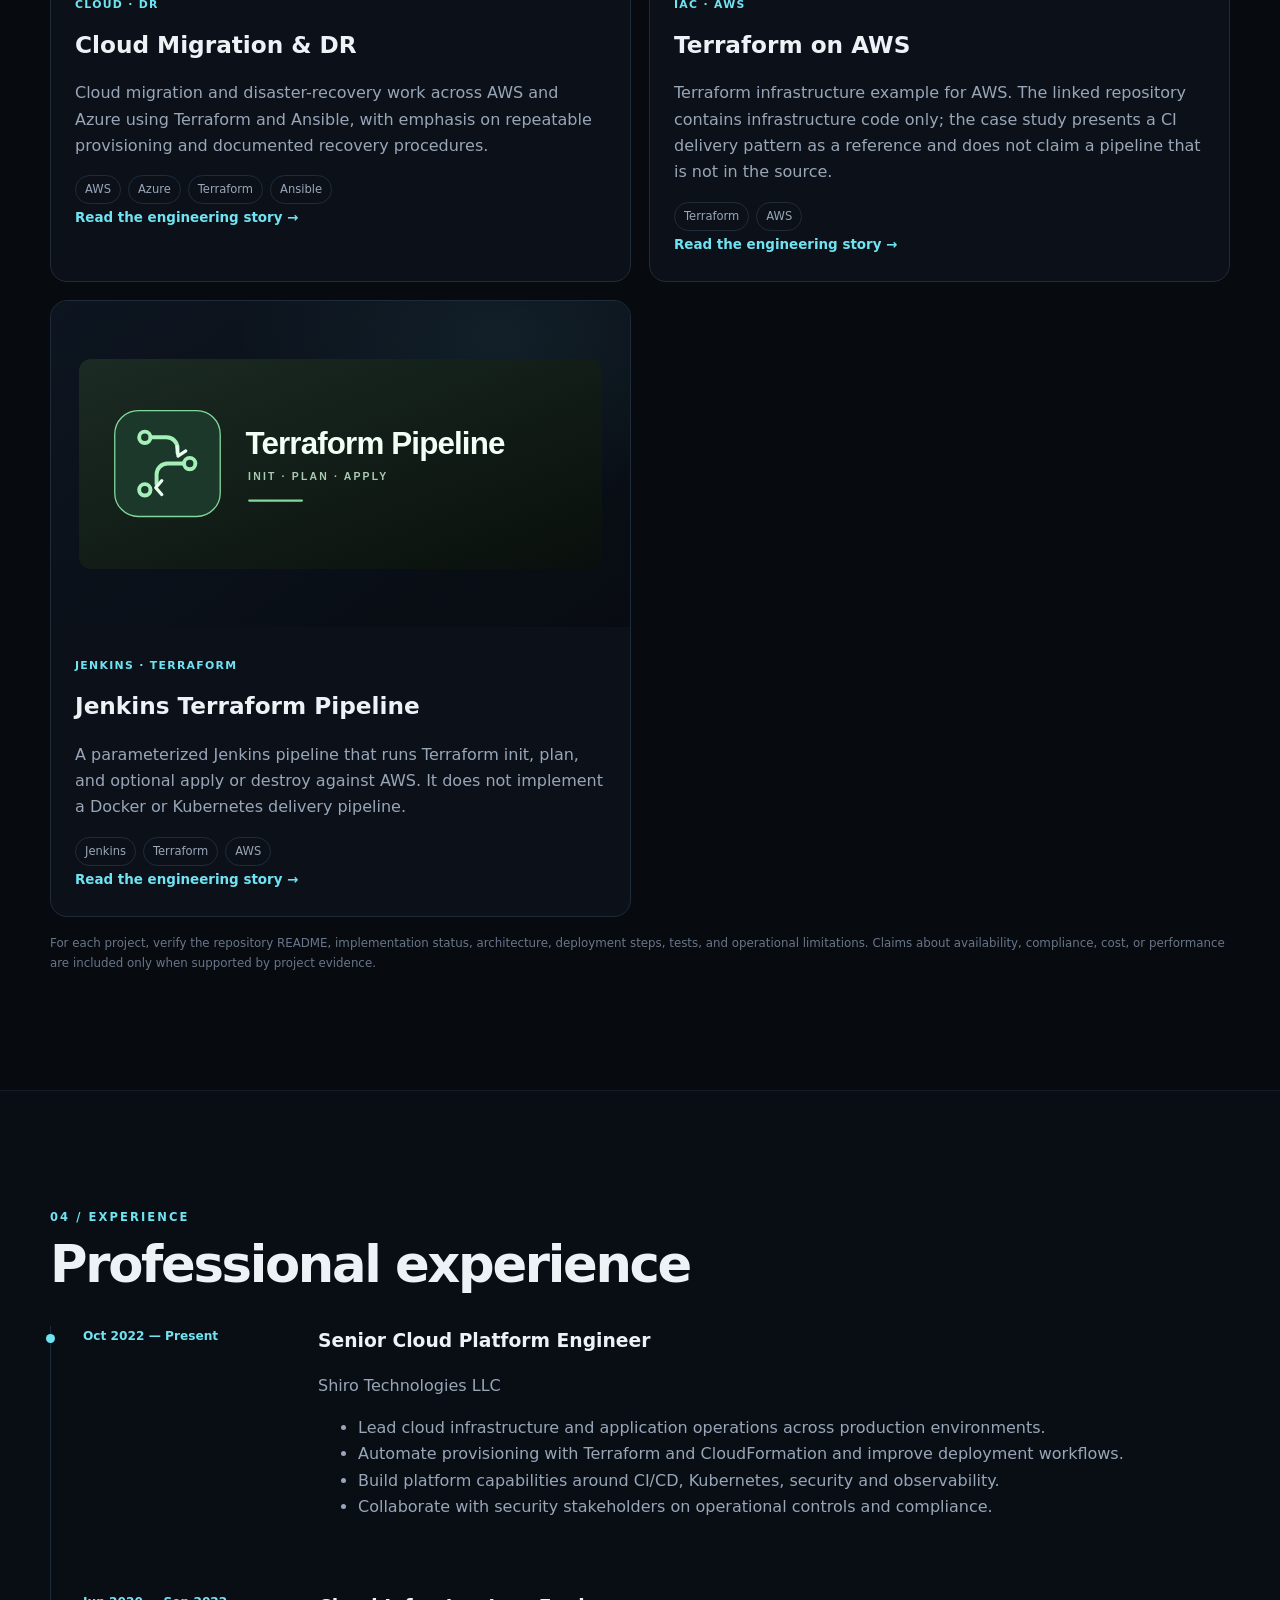
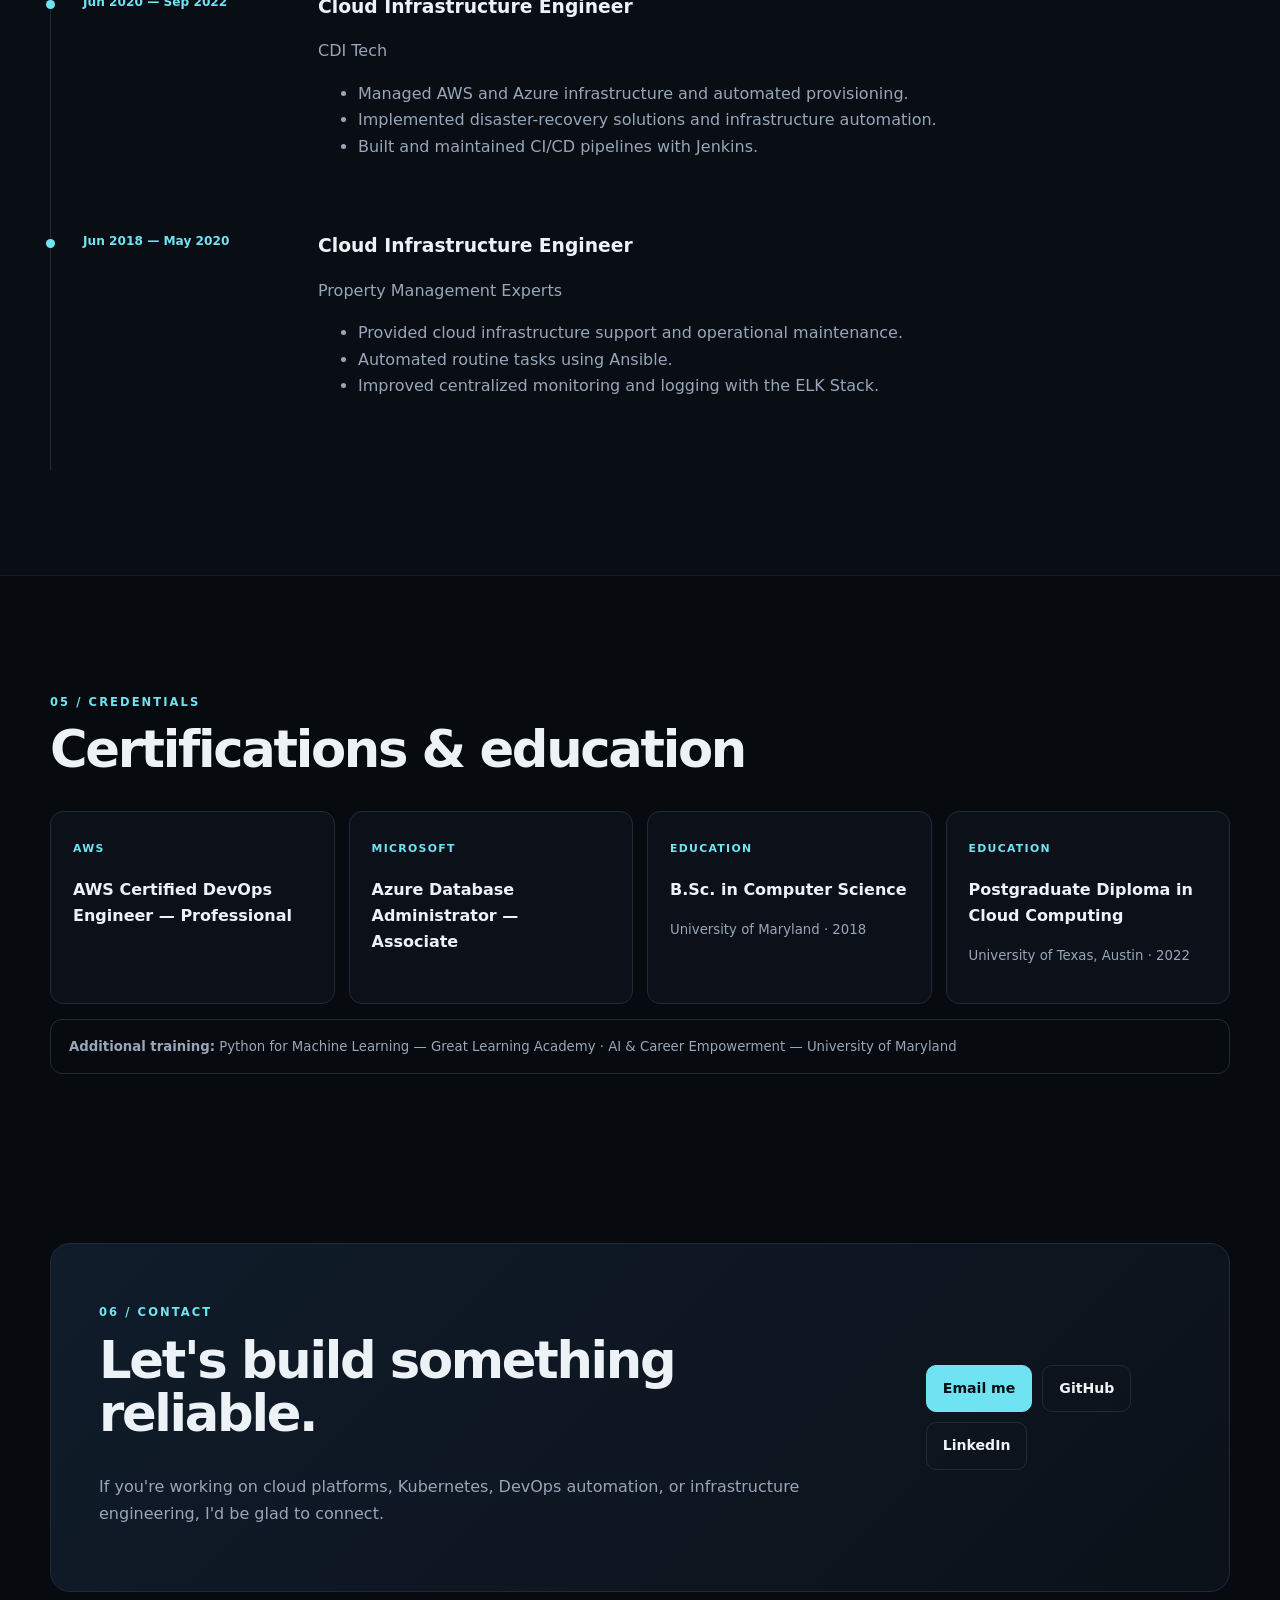
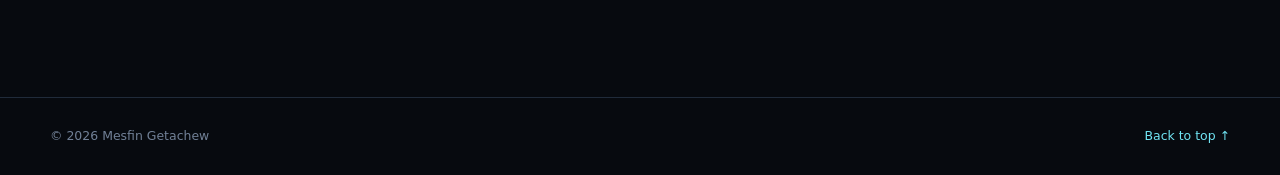
==== commit 533607f6: "Improve accessibility: single link per project card, labelled filters with live status, decorative e" ====
--- a/index.html
+++ b/index.html
@@ -16,8 +16,8 @@
 </script></head>
 <body>
 <a class="skip-link" href="#main-content">Skip to content</a>
-<header><div class="shell nav-wrap"><a class="brand" href="#home">MG<span>.</span></a><button class="menu" type="button" aria-label="Toggle navigation" aria-controls="primary-navigation" aria-expanded="false">☰</button>
-<nav id="primary-navigation" aria-label="Primary navigation"><a href="#about">About</a><a href="#capabilities">Capabilities</a><a href="#work">Work</a><a href="#experience">Experience</a><a href="#credentials">Credentials</a><a href="#contact">Contact</a></nav></div></header>
+<header><div class="shell nav-wrap"><a class="brand" href="#home" aria-label="Mesfin Getachew, home">MG<span>.</span></a><button class="menu" type="button" aria-label="Toggle navigation" aria-controls="primary-navigation" aria-expanded="false">☰</button>
+<nav id="primary-navigation" aria-label="Primary"><a href="#about">About</a><a href="#capabilities">Capabilities</a><a href="#work">Work</a><a href="#experience">Experience</a><a href="#credentials">Credentials</a><a href="#contact">Contact</a></nav></div></header>
 <main id="main-content">
 <section id="home" class="hero"><div class="shell hero-grid"><div>
 <p class="eyebrow">PLATFORM ENGINEERING  · CLOUD  · DEVOPS</p>
@@ -26,14 +26,13 @@
 <div class="actions"><a class="btn primary" href="#work">View engineering work</a><a class="btn" href="assets/resume/Mesfin-Getachew-Resume.pdf" download>Download résumé</a></div>
 <div class="chips"><span>AWS</span><span>Kubernetes</span><span>Terraform</span><span>GitOps</span><span>DevSecOps</span><span>Observability</span></div>
 </div>
-<aside class="hero-card"><div class="portrait"><img src="assets/images/profile.png" alt="Mesfin Getachew"></div><div class="terminal"><div>● ● ● <span>platform-engineer</span></div><pre>$ kubectl get platform
-developer-platform   Ready
+<aside class="hero-card"><div class="portrait"><img src="assets/images/profile.png" alt="Mesfin Getachew"></div><div class="terminal"><div><span aria-hidden="true">● ● ●</span> <span>illustrative example</span></div><pre># Illustrative output, not from a live system
+$ terraform plan
+Plan: 3 to add, 0 to change, 0 to destroy.
 
-$ terraform plan
-Plan: repeatable infrastructure
-
-$ gitops deploy
-desired state → healthy</pre></div></aside></div></section>
+$ argocd app get demo-app
+Sync Status:    Synced
+Health Status:  Healthy</pre></div></aside></div></section>
 <section class="proof"><div class="shell proof-grid"><div><strong>8+</strong><span>years engineering experience</span></div><div><strong>2</strong><span>cloud platforms: AWS and Azure</span></div><div><strong>7</strong><span>featured systems</span></div><div><strong>IaC</strong><span>automation-first approach</span></div></div></section>
 <section id="about" class="section"><div class="shell"><p class="eyebrow">01 / ABOUT</p><div class="split"><h2>Engineering the platform behind the product.</h2><div class="copy"><p class="lead">I build cloud infrastructure and internal platform capabilities that make delivery faster, safer, and easier to operate.</p><p>My work spans AWS and Azure, with a focus on Infrastructure as Code, Kubernetes, CI/CD, GitOps, DevSecOps, observability, reliability, and automation.</p><p>I prefer repeatable systems over manual operations: infrastructure is codified, changes are reviewable, security is integrated into delivery, and production behavior is observable.</p></div></div></div></section>
 <section id="capabilities" class="section dark"><div class="shell"><p class="eyebrow">02 / CAPABILITIES</p><h2>What I engineer</h2><div class="cap-grid">
@@ -57,10 +56,10 @@
 </div></div></section>
 <section class="section architecture"><div class="shell"><p class="eyebrow">PLATFORM DELIVERY MODEL</p>
 <h2>From code change to observable production</h2><div class="flow">
-<div><b>01</b><strong>Developer</strong><span>Code / pull request</span></div><i>→</i>
-<div><b>02</b><strong>CI/CD</strong><span>Test / scan / build</span></div><i>→</i>
-<div><b>03</b><strong>IaC + GitOps</strong><span>Review / desired state</span></div><i>→</i>
-<div><b>04</b><strong>Cloud + Kubernetes</strong><span>Deploy / operate</span></div><i>→</i>
+<div><b>01</b><strong>Developer</strong><span>Code / pull request</span></div><i aria-hidden="true">→</i>
+<div><b>02</b><strong>CI/CD</strong><span>Test / scan / build</span></div><i aria-hidden="true">→</i>
+<div><b>03</b><strong>IaC + GitOps</strong><span>Review / desired state</span></div><i aria-hidden="true">→</i>
+<div><b>04</b><strong>Cloud + Kubernetes</strong><span>Deploy / operate</span></div><i aria-hidden="true">→</i>
 <div><b>05</b><strong>Observability</strong><span>Measure / respond</span></div>
 </div><p class="architecture-note">A paved path where changes are automated, policy-aware, observable and reversible.</p></div></section>
 <section class="section evidence"><div class="shell"><p class="eyebrow">ENGINEERING STANDARD</p><h2>Evidence over buzzwords.</h2><p class="copy evidence-intro">I aim to make engineering decisions reviewable. Each project case study should help a reviewer understand the problem, the trade-offs, how the system is validated, and what is implemented versus proposed.</p><div class="evidence-grid">
@@ -68,15 +67,15 @@
 <article><span>02 / VALIDATION</span><h3>Security & delivery gates</h3><p>Show reproducible checks where applicable: formatting, linting, tests, IaC validation, image or dependency scanning, and policy review.</p></article>
 <article><span>03 / OPERATIONS</span><h3>Reliability & recovery</h3><p>Describe telemetry, actionable alerts, rollback paths, recovery procedures, cost controls, and the tests that support operational claims.</p></article>
 </div><p class="evidence-note">Project pages should be read alongside their linked repositories. This portfolio does not claim unverified SLOs, compliance certifications, cost savings, or performance improvements.</p></div></section>
-<section id="work" class="section"><div class="shell"><p class="eyebrow">03 / ENGINEERING WORK</p><div class="title-row"><div><h2>Selected systems</h2><p class="copy">Projects presented as engineering evidence rather than technology keyword lists.</p></div><div class="filters"><button class="active" data-filter="all">All</button><button data-filter="platform">Platform</button><button data-filter="cloud">Cloud</button><button data-filter="delivery">Delivery</button></div></div>
+<section id="work" class="section"><div class="shell"><p class="eyebrow">03 / ENGINEERING WORK</p><div class="title-row"><div><h2>Selected systems</h2><p class="copy">Projects presented as engineering evidence rather than technology keyword lists.</p></div><div class="filters" role="group" aria-label="Filter projects"><button type="button" class="active" aria-pressed="true" data-filter="all">All</button><button type="button" aria-pressed="false" data-filter="platform">Platform</button><button type="button" aria-pressed="false" data-filter="cloud">Cloud</button><button type="button" aria-pressed="false" data-filter="delivery">Delivery</button></div><p id="filter-status" class="sr-only" role="status"></p></div>
 <div class="work-grid">
-<article class="work careflow-featured" data-tags="platform cloud"><a class="work-img project-brand-frame" href="projects/careflow.html" aria-label="Explore CareFlow project"><img src="assets/images/careflow-brand.svg" alt="CareFlow healthcare cloud platform logo" loading="lazy"></a><div class="work-body"><small>FEATURED · HEALTHCARE CLOUD</small><h3>CareFlow — Enterprise Multi-Region Healthcare Cloud Platform</h3><p>A healthcare cloud platform project exploring multi-region architecture and connected healthcare services. The linked case study directs reviewers to the repository for implementation details, architecture decisions, and deployment evidence.</p><div class="tags"><i>Cloud Architecture</i><i>Multi-Region</i><i>Healthcare Technology</i></div><a href="projects/careflow.html">Explore CareFlow →</a></div></article>
-<article class="work" data-tags="platform"><a class="work-img project-brand-frame" href="projects/ai-infra-agent.html"><img src="assets/images/ai-infra-agent-brand.svg" alt="AI Infrastructure Agent" loading="lazy"></a><div class="work-body"><small>FEATURED · PLATFORM</small><h3>AI-Infra-Agent</h3><p>AI-assisted infrastructure analysis for cloud environments, with a focus on Terraform review, security and reliability observations, and optimization recommendations. The case study distinguishes the intended workflow from capabilities verified in the repository.</p><div class="tags"><i>TypeScript</i><i>Next.js</i><i>Terraform</i><i>AI</i></div><a href="projects/ai-infra-agent.html">Read the engineering story →</a></div></article>
-<article class="work" data-tags="platform"><a class="work-img project-brand-frame" href="projects/ai-incident-copilot.html"><img src="assets/images/ai-incident-copilot-brand.svg" alt="AI Incident Copilot" loading="lazy"></a><div class="work-body"><small>AI · INCIDENT RESPONSE</small><h3>AI-Incident-Copilot</h3><p>A local retrieval-augmented incident assistant that searches past incidents, runbooks, and service ownership data, then produces cited diagnostic guidance for human review.</p><div class="tags"><i>Python</i><i>Oracle 26ai</i><i>RAG</i><i>Ollama</i></div><a href="projects/ai-incident-copilot.html">Read the engineering story →</a></div></article>
-<article class="work" data-tags="platform delivery"><a class="work-img project-brand-frame" href="projects/java-gitops.html"><img src="assets/images/java-gitops-brand.svg" alt="Java GitOps pipeline" loading="lazy"></a><div class="work-body"><small>GITOPS · CI/CD</small><h3>Java GitOps CI/CD Platform</h3><p>A CI/CD and GitOps delivery pattern combining Jenkins, Maven, SonarQube, Helm, Argo CD, and Kubernetes. Review the case study for pipeline stages and repository-specific implementation details.</p><div class="tags"><i>Jenkins</i><i>Argo CD</i><i>Helm</i><i>K8s</i></div><a href="projects/java-gitops.html">Read the engineering story →</a></div></article>
-<article class="work" data-tags="cloud"><a class="work-img project-brand-frame" href="projects/cloud-migration-dr.html"><img src="assets/images/cloud-migration-dr-brand.svg" alt="Cloud migration and disaster recovery" loading="lazy"></a><div class="work-body"><small>CLOUD · DR</small><h3>Cloud Migration & DR</h3><p>Cloud migration and disaster-recovery work across AWS and Azure using Terraform and Ansible, with emphasis on repeatable provisioning and documented recovery procedures.</p><div class="tags"><i>AWS</i><i>Azure</i><i>Terraform</i><i>Ansible</i></div><a href="projects/cloud-migration-dr.html">Read the engineering story →</a></div></article>
-<article class="work" data-tags="cloud"><a class="work-img project-brand-frame" href="projects/terraform-jenkins.html"><img src="assets/images/terraform-jenkins-brand.svg" alt="Terraform on AWS" loading="lazy"></a><div class="work-body"><small>IAC · AWS</small><h3>Terraform on AWS</h3><p>Terraform infrastructure example for AWS. The linked repository contains infrastructure code only; the case study presents a CI delivery pattern as a reference and does not claim a pipeline that is not in the source.</p><div class="tags"><i>Terraform</i><i>AWS</i></div><a href="projects/terraform-jenkins.html">Read the engineering story →</a></div></article>
-<article class="work" data-tags="delivery"><a class="work-img project-brand-frame" href="projects/devops-cicd.html"><img src="assets/images/devops-cicd-brand.svg" alt="Jenkins Terraform pipeline" loading="lazy"></a><div class="work-body"><small>JENKINS · TERRAFORM</small><h3>Jenkins Terraform Pipeline</h3><p>A parameterized Jenkins pipeline that runs Terraform init, plan, and optional apply or destroy against AWS. It does not implement a Docker or Kubernetes delivery pipeline.</p><div class="tags"><i>Jenkins</i><i>Terraform</i><i>AWS</i></div><a href="projects/devops-cicd.html">Read the engineering story →</a></div></article>
+<article class="work careflow-featured" data-tags="platform cloud"><a class="work-img project-brand-frame" href="projects/careflow.html" tabindex="-1" aria-hidden="true"><img src="assets/images/careflow-brand.svg" alt="CareFlow healthcare cloud platform logo" loading="lazy"></a><div class="work-body"><small>FEATURED · HEALTHCARE CLOUD</small><h3><a class="stretched" href="projects/careflow.html">CareFlow — Enterprise Multi-Region Healthcare Cloud Platform</a></h3><p>A healthcare cloud platform project exploring multi-region architecture and connected healthcare services. The linked case study directs reviewers to the repository for implementation details, architecture decisions, and deployment evidence.</p><div class="tags"><i>Cloud Architecture</i><i>Multi-Region</i><i>Healthcare Technology</i></div><span class="more" aria-hidden="true">Explore CareFlow →</span></div></article>
+<article class="work" data-tags="platform"><a class="work-img project-brand-frame" href="projects/ai-infra-agent.html" tabindex="-1" aria-hidden="true"><img src="assets/images/ai-infra-agent-brand.svg" alt="AI Infrastructure Agent" loading="lazy"></a><div class="work-body"><small>FEATURED · PLATFORM</small><h3><a class="stretched" href="projects/ai-infra-agent.html">AI-Infra-Agent</a></h3><p>AI-assisted infrastructure analysis for cloud environments, with a focus on Terraform review, security and reliability observations, and optimization recommendations. The case study distinguishes the intended workflow from capabilities verified in the repository.</p><div class="tags"><i>TypeScript</i><i>Next.js</i><i>Terraform</i><i>AI</i></div><span class="more" aria-hidden="true">Read the engineering story →</span></div></article>
+<article class="work" data-tags="platform"><a class="work-img project-brand-frame" href="projects/ai-incident-copilot.html" tabindex="-1" aria-hidden="true"><img src="assets/images/ai-incident-copilot-brand.svg" alt="AI Incident Copilot" loading="lazy"></a><div class="work-body"><small>AI · INCIDENT RESPONSE</small><h3><a class="stretched" href="projects/ai-incident-copilot.html">AI-Incident-Copilot</a></h3><p>A local retrieval-augmented incident assistant that searches past incidents, runbooks, and service ownership data, then produces cited diagnostic guidance for human review.</p><div class="tags"><i>Python</i><i>Oracle 26ai</i><i>RAG</i><i>Ollama</i></div><span class="more" aria-hidden="true">Read the engineering story →</span></div></article>
+<article class="work" data-tags="platform delivery"><a class="work-img project-brand-frame" href="projects/java-gitops.html" tabindex="-1" aria-hidden="true"><img src="assets/images/java-gitops-brand.svg" alt="Java GitOps pipeline" loading="lazy"></a><div class="work-body"><small>GITOPS · CI/CD</small><h3><a class="stretched" href="projects/java-gitops.html">Java GitOps CI/CD Platform</a></h3><p>A CI/CD and GitOps delivery pattern combining Jenkins, Maven, SonarQube, Helm, Argo CD, and Kubernetes. Review the case study for pipeline stages and repository-specific implementation details.</p><div class="tags"><i>Jenkins</i><i>Argo CD</i><i>Helm</i><i>K8s</i></div><span class="more" aria-hidden="true">Read the engineering story →</span></div></article>
+<article class="work" data-tags="cloud"><a class="work-img project-brand-frame" href="projects/cloud-migration-dr.html" tabindex="-1" aria-hidden="true"><img src="assets/images/cloud-migration-dr-brand.svg" alt="Cloud migration and disaster recovery" loading="lazy"></a><div class="work-body"><small>CLOUD · DR</small><h3><a class="stretched" href="projects/cloud-migration-dr.html">Cloud Migration & DR</a></h3><p>Cloud migration and disaster-recovery work across AWS and Azure using Terraform and Ansible, with emphasis on repeatable provisioning and documented recovery procedures.</p><div class="tags"><i>AWS</i><i>Azure</i><i>Terraform</i><i>Ansible</i></div><span class="more" aria-hidden="true">Read the engineering story →</span></div></article>
+<article class="work" data-tags="cloud"><a class="work-img project-brand-frame" href="projects/terraform-jenkins.html" tabindex="-1" aria-hidden="true"><img src="assets/images/terraform-jenkins-brand.svg" alt="Terraform on AWS" loading="lazy"></a><div class="work-body"><small>IAC · AWS</small><h3><a class="stretched" href="projects/terraform-jenkins.html">Terraform on AWS</a></h3><p>Terraform infrastructure example for AWS. The linked repository contains infrastructure code only; the case study presents a CI delivery pattern as a reference and does not claim a pipeline that is not in the source.</p><div class="tags"><i>Terraform</i><i>AWS</i></div><span class="more" aria-hidden="true">Read the engineering story →</span></div></article>
+<article class="work" data-tags="delivery"><a class="work-img project-brand-frame" href="projects/devops-cicd.html" tabindex="-1" aria-hidden="true"><img src="assets/images/devops-cicd-brand.svg" alt="Jenkins Terraform pipeline" loading="lazy"></a><div class="work-body"><small>JENKINS · TERRAFORM</small><h3><a class="stretched" href="projects/devops-cicd.html">Jenkins Terraform Pipeline</a></h3><p>A parameterized Jenkins pipeline that runs Terraform init, plan, and optional apply or destroy against AWS. It does not implement a Docker or Kubernetes delivery pipeline.</p><div class="tags"><i>Jenkins</i><i>Terraform</i><i>AWS</i></div><span class="more" aria-hidden="true">Read the engineering story →</span></div></article>
 </div><p class="note">For each project, verify the repository README, implementation status, architecture, deployment steps, tests, and operational limitations. Claims about availability, compliance, cost, or performance are included only when supported by project evidence.</p></div></section>
 <section id="experience" class="section dark"><div class="shell"><p class="eyebrow">04 / EXPERIENCE</p><h2>Professional experience</h2><div class="timeline">
 <article><time>Oct 2022 — Present</time><div><h3>Senior Cloud Platform Engineer</h3><p class="muted">Shiro Technologies LLC</p><ul><li>Lead cloud infrastructure and application operations across production environments.</li><li>Automate provisioning with Terraform and CloudFormation and improve deployment workflows.</li><li>Build platform capabilities around CI/CD, Kubernetes, security and observability.</li><li>Collaborate with security stakeholders on operational controls and compliance.</li></ul></div></article>
@@ -87,6 +86,6 @@
 <article><small>AWS</small><h3>AWS Certified DevOps Engineer — Professional</h3></article><article><small>MICROSOFT</small><h3>Azure Database Administrator — Associate</h3></article><article><small>EDUCATION</small><h3>B.Sc. in Computer Science</h3><p>University of Maryland · 2018</p></article><article><small>EDUCATION</small><h3>Postgraduate Diploma in Cloud Computing</h3><p>University of Texas, Austin · 2022</p></article></div><p class="training"><b>Additional training:</b> Python for Machine Learning — Great Learning Academy · AI & Career Empowerment — University of Maryland</p></div></section>
 <section id="contact" class="section contact"><div class="shell contact-box"><div><p class="eyebrow">06 / CONTACT</p><h2>Let's build something reliable.</h2><p class="copy">If you're working on cloud platforms, Kubernetes, DevOps automation, or infrastructure engineering, I'd be glad to connect.</p></div><div class="actions"><a class="btn primary" href="mailto:mesfin.g.tech@gmail.com">Email me</a><a class="btn" href="https://github.com/DataOpsInnovator" target="_blank" rel="noopener noreferrer">GitHub</a><a class="btn" href="https://www.linkedin.com/in/mesfin-g-tech" target="_blank" rel="noopener noreferrer">LinkedIn</a></div></div></section>
 </main>
-<footer><div class="shell"><span>© <span id="year"></span> Mesfin Getachew</span><a href="#home">Back to top ↑</a></div></footer>
+<footer><div class="shell"><span>© <span id="year">2026</span> Mesfin Getachew</span><a href="#home">Back to top ↑</a></div></footer>
 <script src="assets/js/main.js"></script>
 </body></html>
--- a/assets/css/main.css
+++ b/assets/css/main.css
@@ -52,3 +52,14 @@
   .project-brand-frame{padding:14px}
   .project-brand-frame img{max-height:180px}
 }
+
+/* Accessibility utilities and card links */
+.sr-only{position:absolute;width:1px;height:1px;padding:0;margin:-1px;overflow:hidden;clip:rect(0,0,0,0);white-space:nowrap;border:0}
+.work{position:relative}
+.work a.stretched::after{content:"";position:absolute;inset:0}
+.work a.stretched:focus-visible{outline:none}
+.work:has(a.stretched:focus-visible){outline:3px solid #70e3f2;outline-offset:4px}
+.work-body .more{color:#70e3f2;font-size:.84rem;font-weight:850}
+.work:hover .more{text-decoration:underline}
+/* Shared case-study panel (previously defined only inside careflow.html) */
+.careflow-panel{border:1px solid #202b3a;border-radius:16px;background:#0c1119;padding:26px}
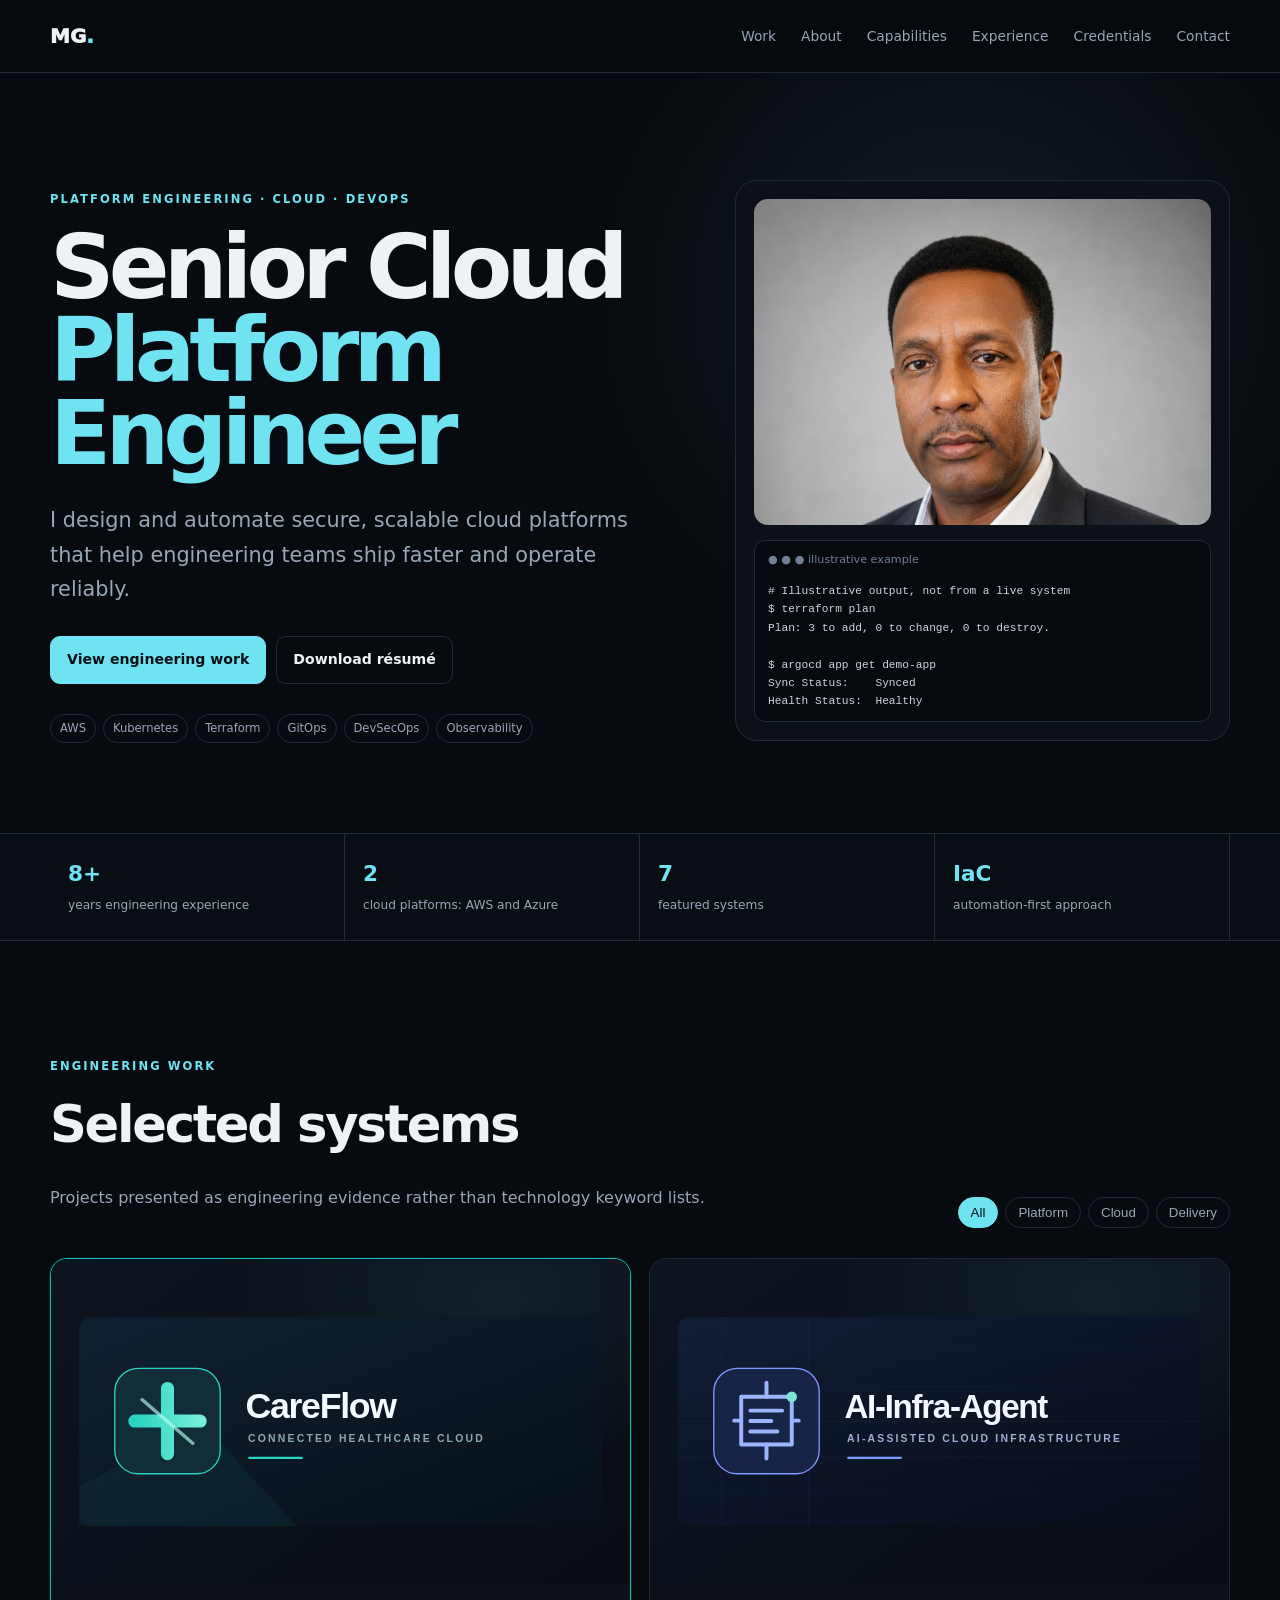
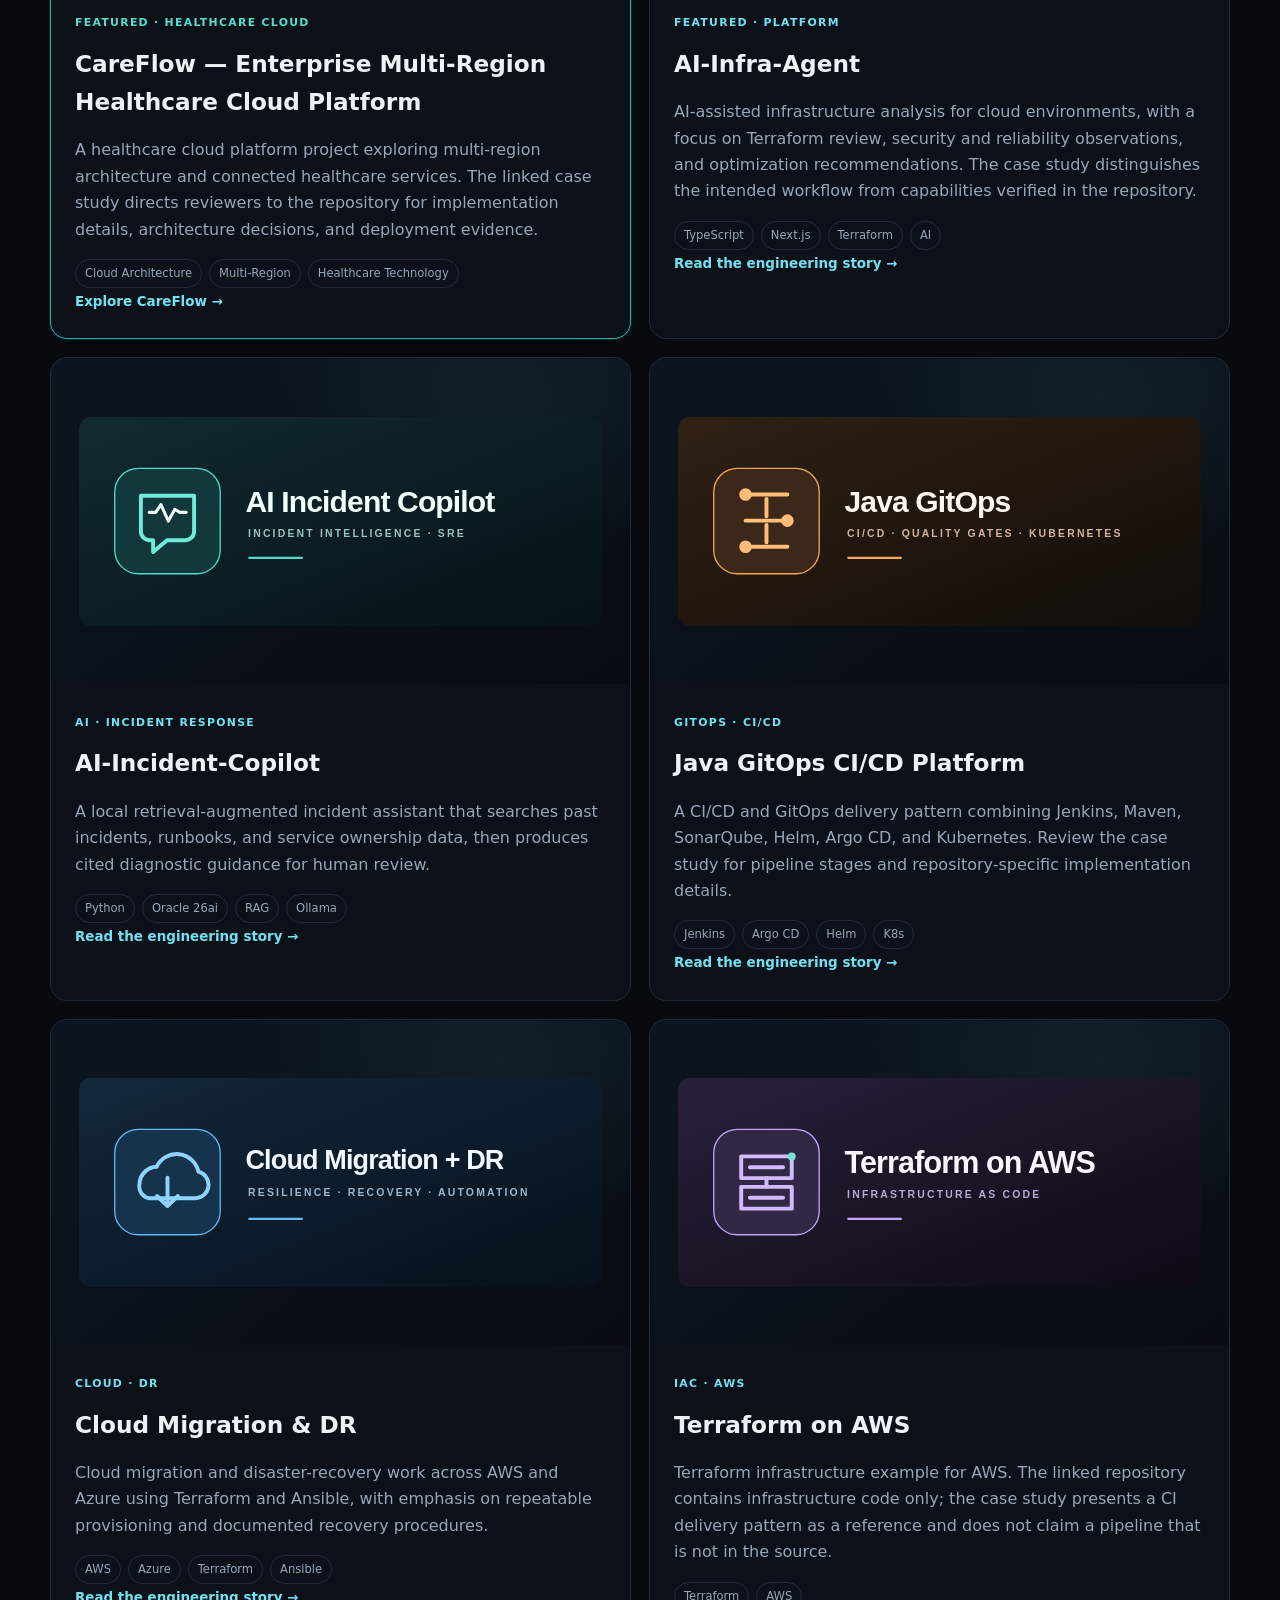
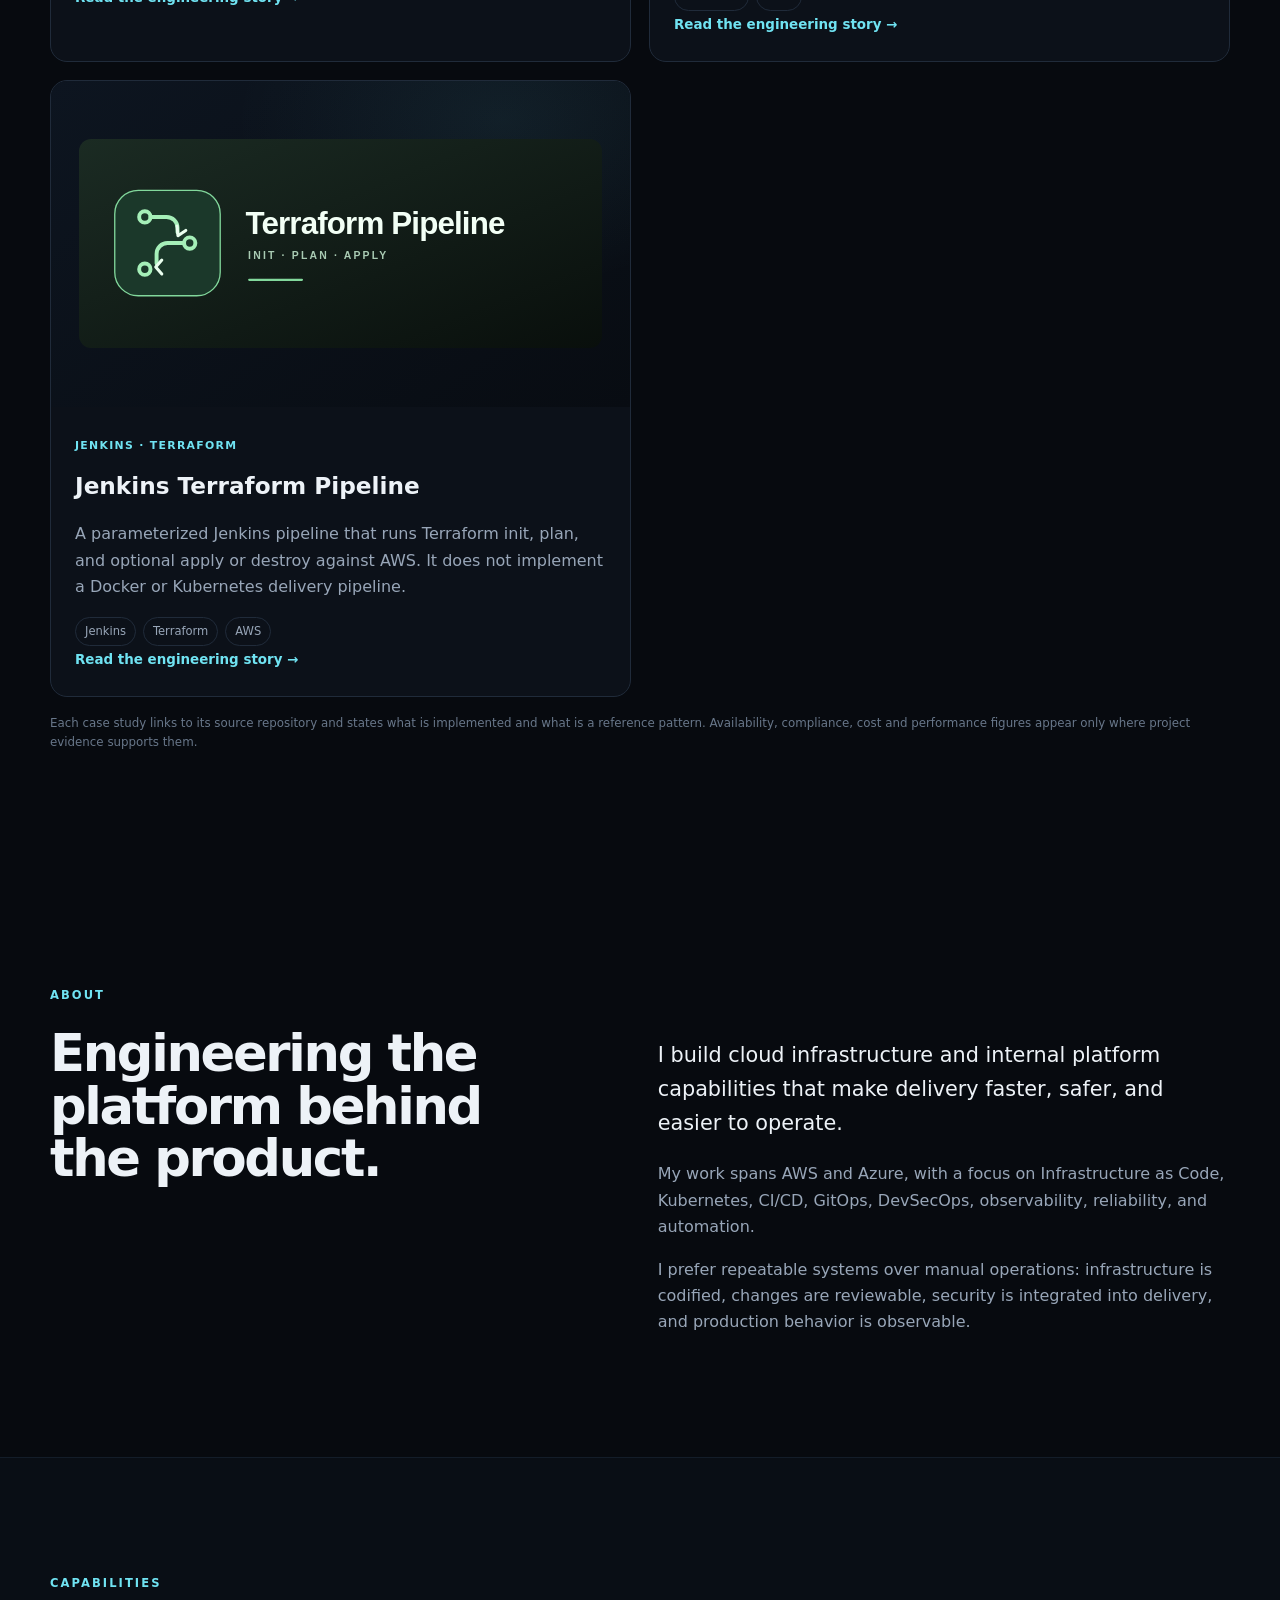
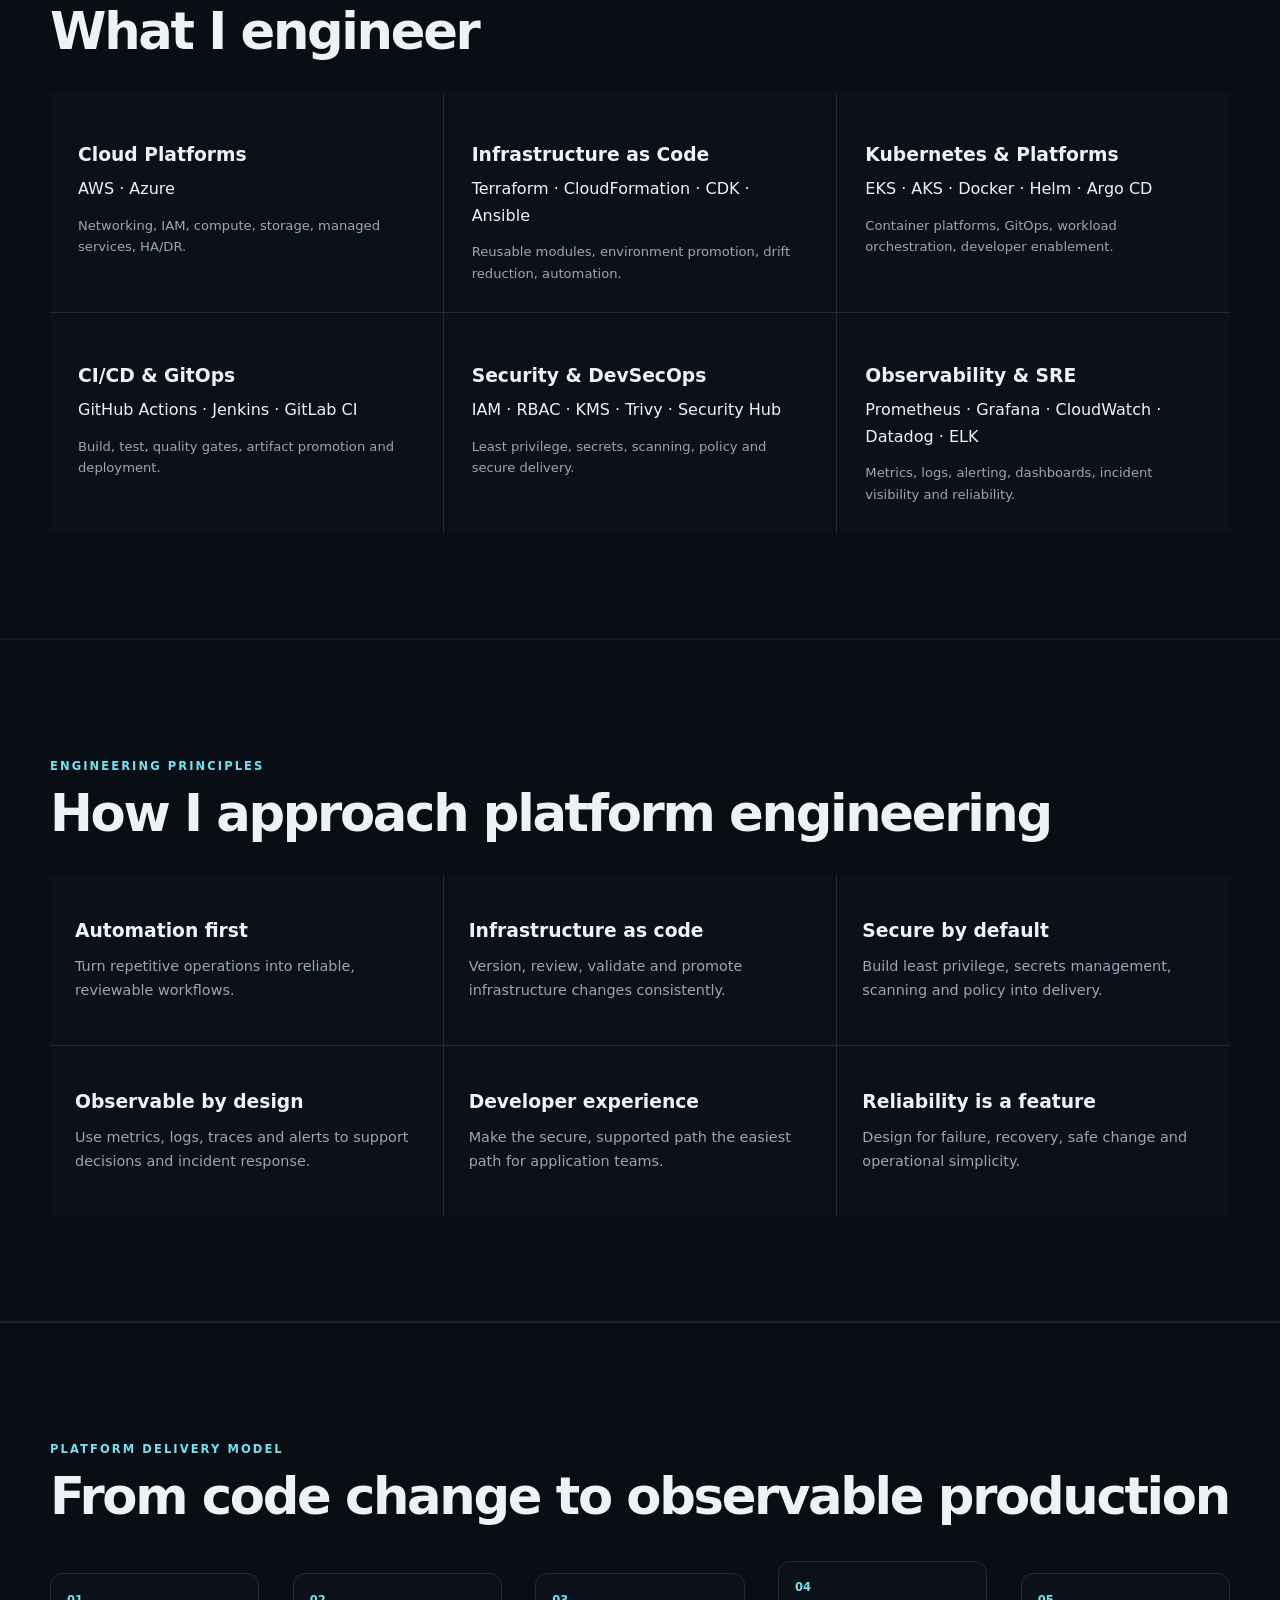
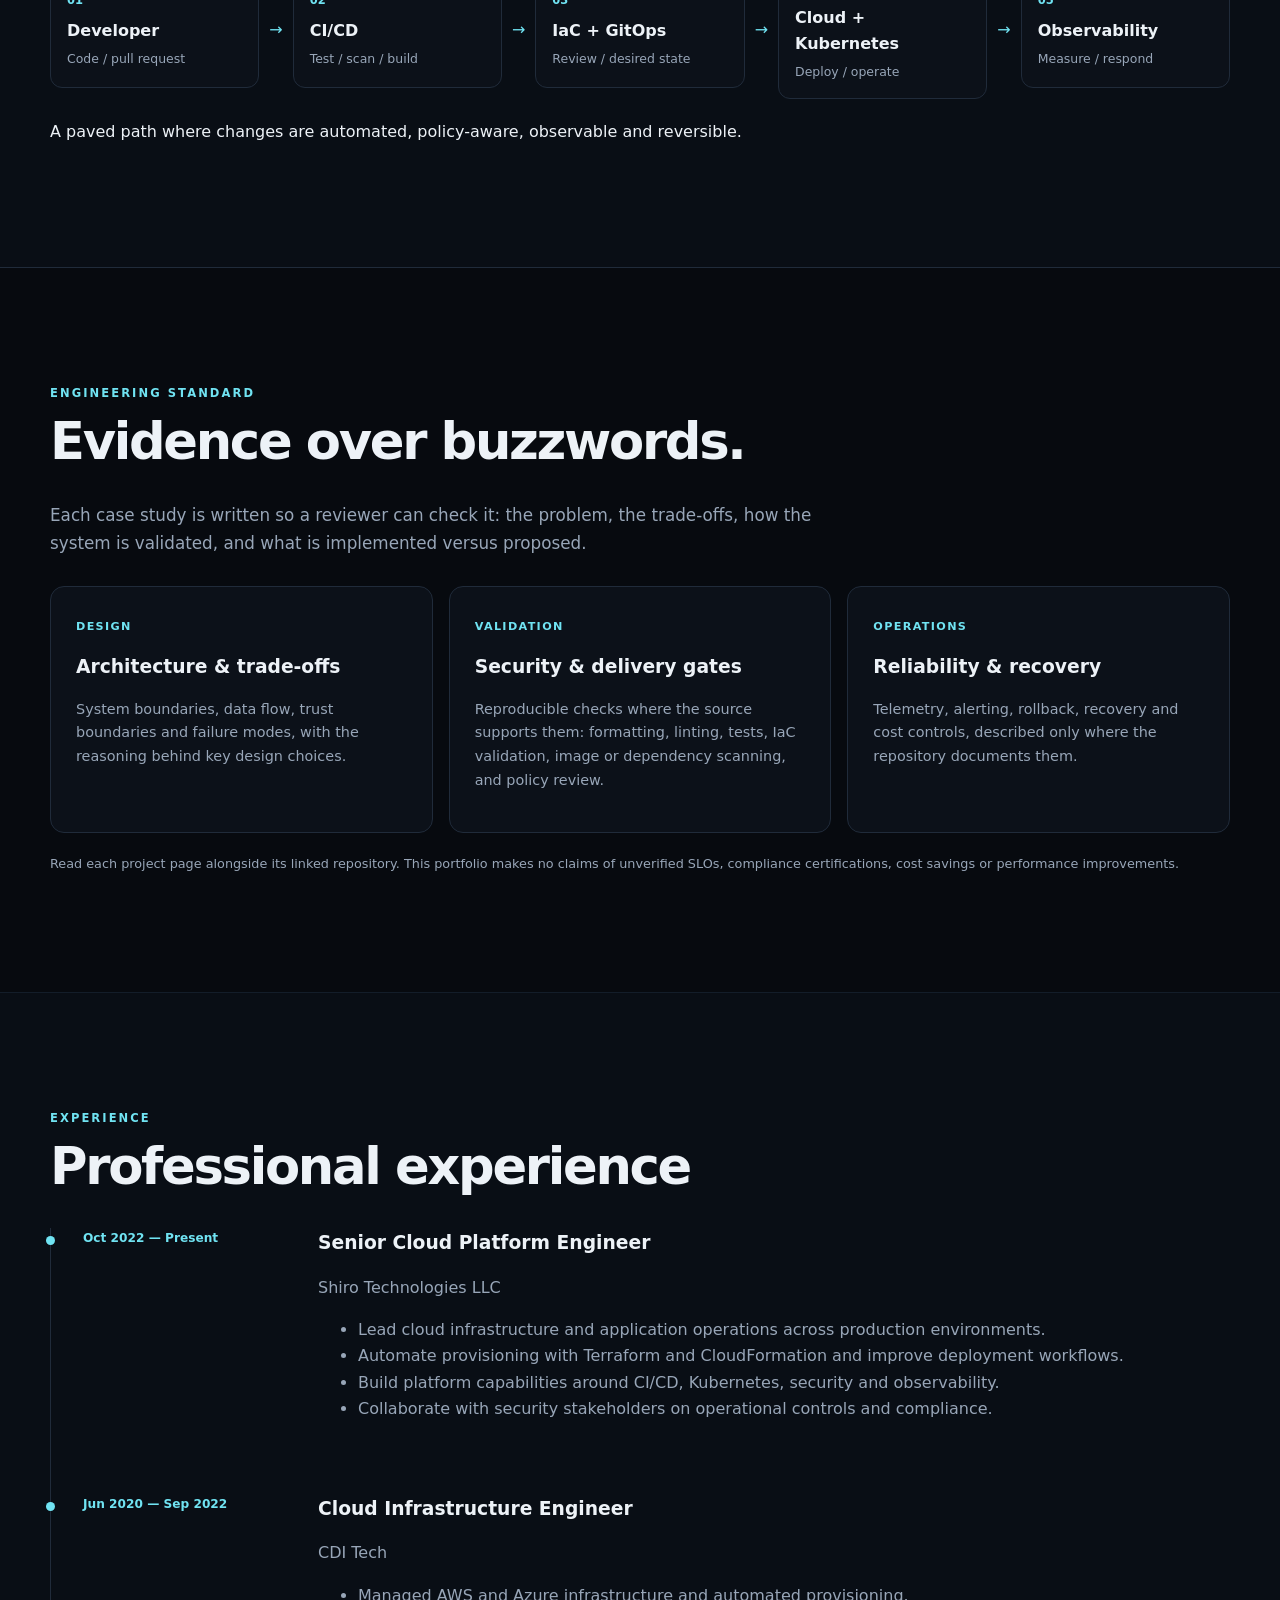
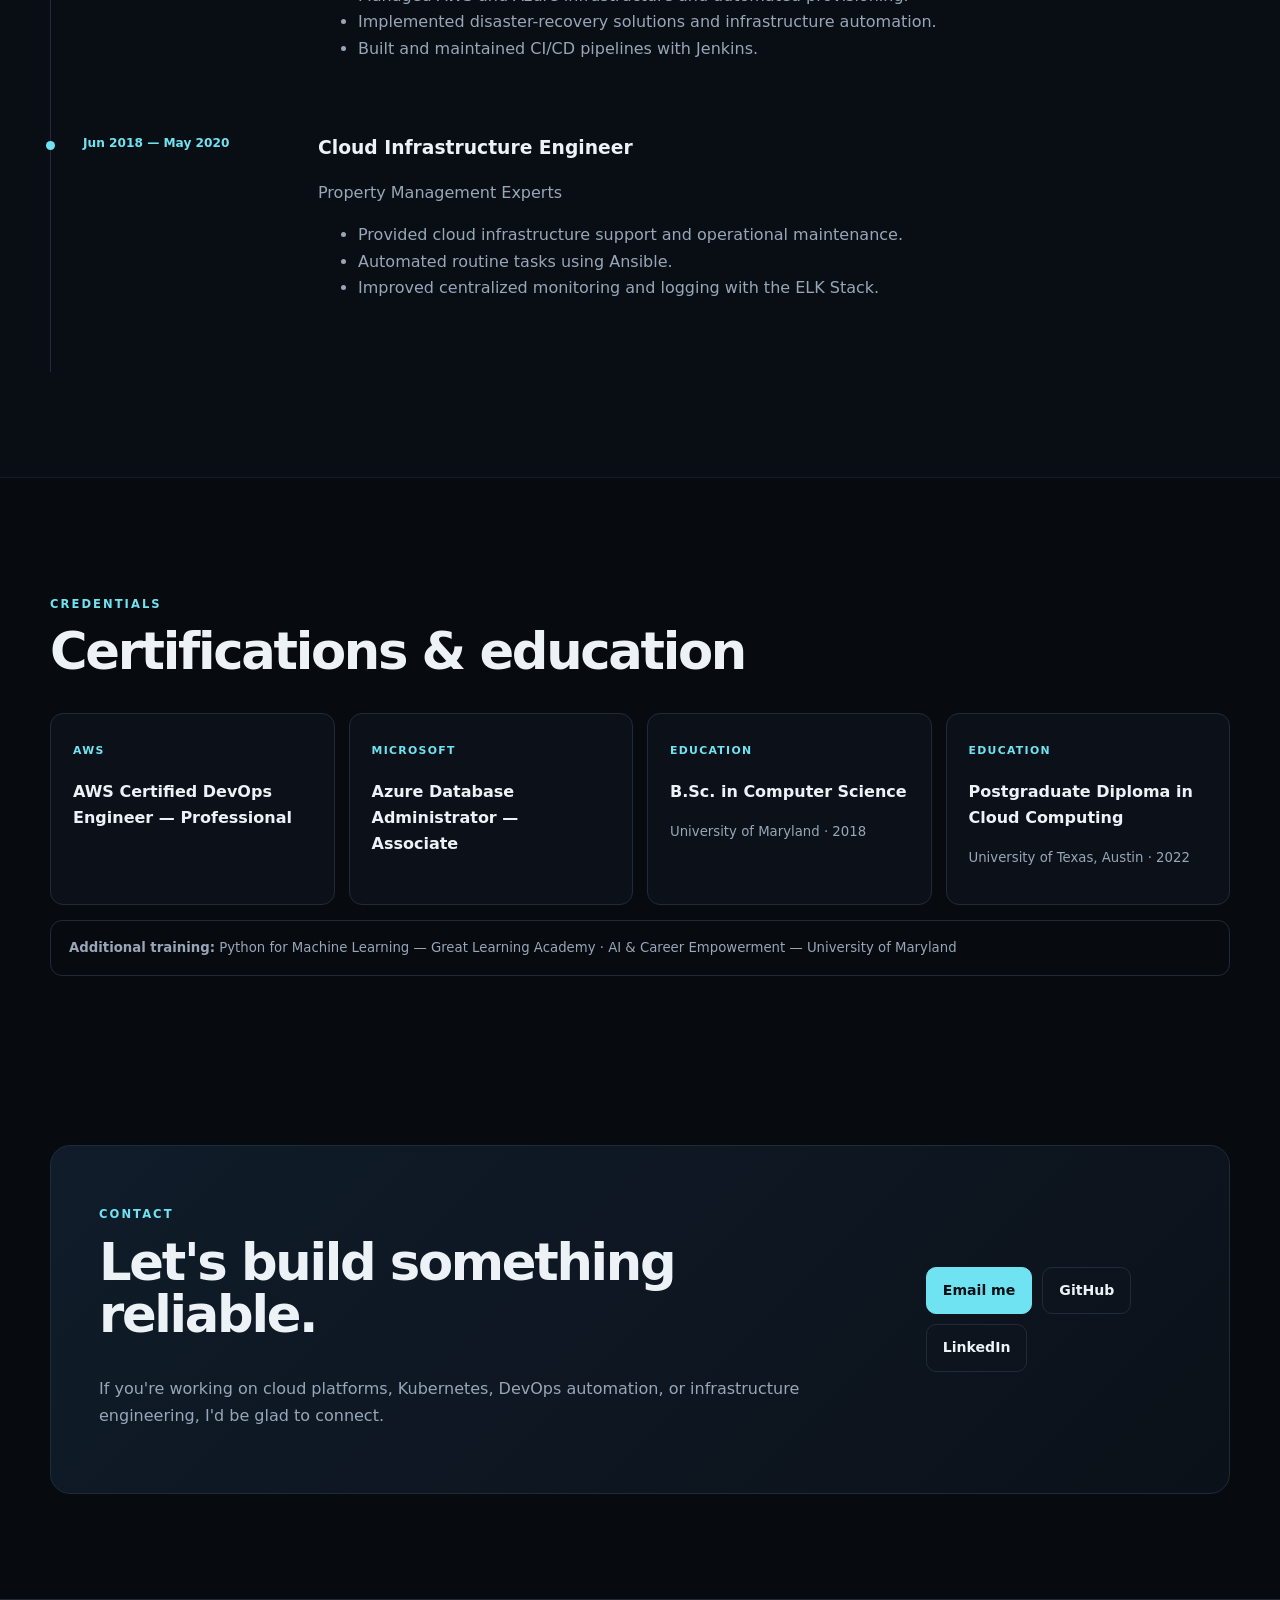
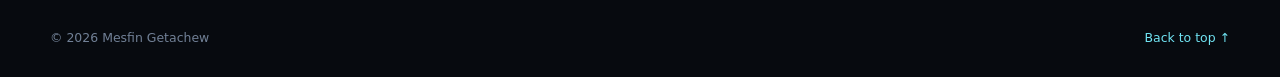
==== commit c3d7ef16: "Clean up visible author notes, drop false section numbering, show Work first" ====
--- a/index.html
+++ b/index.html
@@ -5,19 +5,54 @@
 <meta name="description" content="Mesfin Getachew — Senior Cloud Platform Engineer specializing in AWS, Kubernetes, Terraform, GitOps, DevSecOps and cloud automation.">
 <meta property="og:title" content="Mesfin Getachew | Senior Cloud Platform Engineer">
 <meta property="og:description" content="Cloud platform engineering, Kubernetes, Infrastructure as Code, GitOps, DevSecOps and automation.">
-<meta property="og:image" content="https://dataopsinnovator.github.io/mesfine-portfolio/assets/images/profile.png">
+<meta property="og:image" content="https://dataopsinnovator.github.io/mesfine-portfolio/assets/images/social-card.png"><meta property="og:image:width" content="1200"><meta property="og:image:height" content="630"><meta property="og:image:alt" content="Mesfin Getachew, Senior Cloud Platform Engineer: AWS, Azure, Kubernetes, Terraform, GitOps and DevSecOps">
 <title>Mesfin Getachew | Senior Cloud Platform Engineer</title>
-<link rel="icon" href="assets/images/profile.png"><link rel="stylesheet" href="assets/css/main.css">
+<link rel="icon" href="assets/images/favicon.svg" type="image/svg+xml"><link rel="stylesheet" href="assets/css/main.css">
 <link rel="canonical" href="https://dataopsinnovator.github.io/mesfine-portfolio/">
-<meta name="theme-color" content="#070a0f"><meta name="robots" content="index,follow">
+<meta name="theme-color" content="#070a0f">
 <meta property="og:type" content="website"><meta property="og:url" content="https://dataopsinnovator.github.io/mesfine-portfolio/"><meta name="twitter:card" content="summary_large_image"><meta name="twitter:title" content="Mesfin Getachew | Senior Cloud Platform Engineer"><meta name="twitter:description" content="Platform engineering, AWS, Kubernetes, Terraform, GitOps, DevSecOps and reliable cloud delivery.">
-<meta name="twitter:image" content="https://dataopsinnovator.github.io/mesfine-portfolio/assets/images/profile.png"><style>.careflow-featured{border-color:#16b8b0;box-shadow:0 0 0 1px #16b8b022,0 16px 45px #0003}.careflow-logo-frame{background:#fff;display:grid;place-items:center;padding:12px}.careflow-logo-frame img{object-fit:contain!important;width:100%;height:100%;max-height:300px}.careflow-featured .work-body small{color:#54ddd0}</style><script type="application/ld+json">
-{"@context":"https://schema.org","@type":"Person","name":"Mesfin Getachew","jobTitle":"Senior Cloud Platform Engineer","url":"https://dataopsinnovator.github.io/mesfine-portfolio/","email":"mailto:mesfin.g.tech@gmail.com","sameAs":["https://github.com/DataOpsInnovator","https://www.linkedin.com/in/mesfin-g-tech"],"knowsAbout":["Platform Engineering","AWS","Azure","Terraform","Kubernetes","GitOps","DevSecOps","Site Reliability Engineering"]}
+<meta name="twitter:image" content="https://dataopsinnovator.github.io/mesfine-portfolio/assets/images/social-card.png"><meta name="twitter:image:alt" content="Mesfin Getachew, Senior Cloud Platform Engineer"><script type="application/ld+json">
+{
+ "@context": "https://schema.org",
+ "@type": "Person",
+ "name": "Mesfin Getachew",
+ "jobTitle": "Senior Cloud Platform Engineer",
+ "url": "https://dataopsinnovator.github.io/mesfine-portfolio/",
+ "sameAs": [
+  "https://github.com/DataOpsInnovator",
+  "https://www.linkedin.com/in/mesfin-g-tech"
+ ],
+ "knowsAbout": [
+  "Platform Engineering",
+  "AWS",
+  "Azure",
+  "Terraform",
+  "Kubernetes",
+  "GitOps",
+  "DevSecOps",
+  "Site Reliability Engineering"
+ ],
+ "image": "https://dataopsinnovator.github.io/mesfine-portfolio/assets/images/profile.png",
+ "worksFor": {
+  "@type": "Organization",
+  "name": "Shiro Technologies LLC"
+ },
+ "alumniOf": [
+  {
+   "@type": "CollegeOrUniversity",
+   "name": "University of Maryland"
+  },
+  {
+   "@type": "CollegeOrUniversity",
+   "name": "University of Texas at Austin"
+  }
+ ]
+}
 </script></head>
 <body>
 <a class="skip-link" href="#main-content">Skip to content</a>
 <header><div class="shell nav-wrap"><a class="brand" href="#home" aria-label="Mesfin Getachew, home">MG<span>.</span></a><button class="menu" type="button" aria-label="Toggle navigation" aria-controls="primary-navigation" aria-expanded="false">☰</button>
-<nav id="primary-navigation" aria-label="Primary"><a href="#about">About</a><a href="#capabilities">Capabilities</a><a href="#work">Work</a><a href="#experience">Experience</a><a href="#credentials">Credentials</a><a href="#contact">Contact</a></nav></div></header>
+<nav id="primary-navigation" aria-label="Primary"><a href="#work">Work</a><a href="#about">About</a><a href="#capabilities">Capabilities</a><a href="#experience">Experience</a><a href="#credentials">Credentials</a><a href="#contact">Contact</a></nav></div></header>
 <main id="main-content">
 <section id="home" class="hero"><div class="shell hero-grid"><div>
 <p class="eyebrow">PLATFORM ENGINEERING  · CLOUD  · DEVOPS</p>
@@ -26,7 +61,7 @@
 <div class="actions"><a class="btn primary" href="#work">View engineering work</a><a class="btn" href="assets/resume/Mesfin-Getachew-Resume.pdf" download>Download résumé</a></div>
 <div class="chips"><span>AWS</span><span>Kubernetes</span><span>Terraform</span><span>GitOps</span><span>DevSecOps</span><span>Observability</span></div>
 </div>
-<aside class="hero-card"><div class="portrait"><img src="assets/images/profile.png" alt="Mesfin Getachew"></div><div class="terminal"><div><span aria-hidden="true">● ● ●</span> <span>illustrative example</span></div><pre># Illustrative output, not from a live system
+<aside class="hero-card"><div class="portrait"><img src="assets/images/profile.png" alt="Mesfin Getachew" width="1254" height="1254" fetchpriority="high"></div><div class="terminal"><div><span aria-hidden="true">● ● ●</span> <span>illustrative example</span></div><pre># Illustrative output, not from a live system
 $ terraform plan
 Plan: 3 to add, 0 to change, 0 to destroy.
 
@@ -34,25 +69,35 @@
 Sync Status:    Synced
 Health Status:  Healthy</pre></div></aside></div></section>
 <section class="proof"><div class="shell proof-grid"><div><strong>8+</strong><span>years engineering experience</span></div><div><strong>2</strong><span>cloud platforms: AWS and Azure</span></div><div><strong>7</strong><span>featured systems</span></div><div><strong>IaC</strong><span>automation-first approach</span></div></div></section>
-<section id="about" class="section"><div class="shell"><p class="eyebrow">01 / ABOUT</p><div class="split"><h2>Engineering the platform behind the product.</h2><div class="copy"><p class="lead">I build cloud infrastructure and internal platform capabilities that make delivery faster, safer, and easier to operate.</p><p>My work spans AWS and Azure, with a focus on Infrastructure as Code, Kubernetes, CI/CD, GitOps, DevSecOps, observability, reliability, and automation.</p><p>I prefer repeatable systems over manual operations: infrastructure is codified, changes are reviewable, security is integrated into delivery, and production behavior is observable.</p></div></div></div></section>
-<section id="capabilities" class="section dark"><div class="shell"><p class="eyebrow">02 / CAPABILITIES</p><h2>What I engineer</h2><div class="cap-grid">
-<article><small>01</small><h3>Cloud Platforms</h3><p>AWS · Azure</p><span>Networking, IAM, compute, storage, managed services, HA/DR.</span></article>
-<article><small>02</small><h3>Infrastructure as Code</h3><p>Terraform · CloudFormation · CDK · Ansible</p><span>Reusable modules, environment promotion, drift reduction, automation.</span></article>
-<article><small>03</small><h3>Kubernetes & Platforms</h3><p>EKS · AKS · Docker · Helm · Argo CD</p><span>Container platforms, GitOps, workload orchestration, developer enablement.</span></article>
-<article><small>04</small><h3>CI/CD & GitOps</h3><p>GitHub Actions · Jenkins · GitLab CI</p><span>Build, test, quality gates, artifact promotion and deployment.</span></article>
-<article><small>05</small><h3>Security & DevSecOps</h3><p>IAM · RBAC · KMS · Trivy · Security Hub</p><span>Least privilege, secrets, scanning, policy and secure delivery.</span></article>
-<article><small>06</small><h3>Observability & SRE</h3><p>Prometheus · Grafana · CloudWatch · Datadog · ELK</p><span>Metrics, logs, alerting, dashboards, incident visibility and reliability.</span></article>
+<section id="work" class="section"><div class="shell"><p class="eyebrow">ENGINEERING WORK</p><div class="title-row"><div><h2>Selected systems</h2><p class="copy">Projects presented as engineering evidence rather than technology keyword lists.</p></div><div class="filters" role="group" aria-label="Filter projects"><button type="button" class="active" aria-pressed="true" data-filter="all">All</button><button type="button" aria-pressed="false" data-filter="platform">Platform</button><button type="button" aria-pressed="false" data-filter="cloud">Cloud</button><button type="button" aria-pressed="false" data-filter="delivery">Delivery</button></div><p id="filter-status" class="sr-only" role="status"></p></div>
+<div class="work-grid">
+<article class="work careflow-featured" data-tags="platform cloud"><a class="work-img project-brand-frame" href="projects/careflow.html" tabindex="-1" aria-hidden="true"><img src="assets/images/careflow-brand.svg" alt="CareFlow healthcare cloud platform logo" width="1200" height="480" loading="lazy"></a><div class="work-body"><small>FEATURED · HEALTHCARE CLOUD</small><h3><a class="stretched" href="projects/careflow.html">CareFlow — Enterprise Multi-Region Healthcare Cloud Platform</a></h3><p>A healthcare cloud platform project exploring multi-region architecture and connected healthcare services. The linked case study directs reviewers to the repository for implementation details, architecture decisions, and deployment evidence.</p><div class="tags"><i>Cloud Architecture</i><i>Multi-Region</i><i>Healthcare Technology</i></div><span class="more" aria-hidden="true">Explore CareFlow →</span></div></article>
+<article class="work" data-tags="platform"><a class="work-img project-brand-frame" href="projects/ai-infra-agent.html" tabindex="-1" aria-hidden="true"><img src="assets/images/ai-infra-agent-brand.svg" alt="AI Infrastructure Agent" width="1200" height="480" loading="lazy"></a><div class="work-body"><small>FEATURED · PLATFORM</small><h3><a class="stretched" href="projects/ai-infra-agent.html">AI-Infra-Agent</a></h3><p>AI-assisted infrastructure analysis for cloud environments, with a focus on Terraform review, security and reliability observations, and optimization recommendations. The case study distinguishes the intended workflow from capabilities verified in the repository.</p><div class="tags"><i>TypeScript</i><i>Next.js</i><i>Terraform</i><i>AI</i></div><span class="more" aria-hidden="true">Read the engineering story →</span></div></article>
+<article class="work" data-tags="platform"><a class="work-img project-brand-frame" href="projects/ai-incident-copilot.html" tabindex="-1" aria-hidden="true"><img src="assets/images/ai-incident-copilot-brand.svg" alt="AI Incident Copilot" width="1200" height="480" loading="lazy"></a><div class="work-body"><small>AI · INCIDENT RESPONSE</small><h3><a class="stretched" href="projects/ai-incident-copilot.html">AI-Incident-Copilot</a></h3><p>A local retrieval-augmented incident assistant that searches past incidents, runbooks, and service ownership data, then produces cited diagnostic guidance for human review.</p><div class="tags"><i>Python</i><i>Oracle 26ai</i><i>RAG</i><i>Ollama</i></div><span class="more" aria-hidden="true">Read the engineering story →</span></div></article>
+<article class="work" data-tags="platform delivery"><a class="work-img project-brand-frame" href="projects/java-gitops.html" tabindex="-1" aria-hidden="true"><img src="assets/images/java-gitops-brand.svg" alt="Java GitOps pipeline" width="1200" height="480" loading="lazy"></a><div class="work-body"><small>GITOPS · CI/CD</small><h3><a class="stretched" href="projects/java-gitops.html">Java GitOps CI/CD Platform</a></h3><p>A CI/CD and GitOps delivery pattern combining Jenkins, Maven, SonarQube, Helm, Argo CD, and Kubernetes. Review the case study for pipeline stages and repository-specific implementation details.</p><div class="tags"><i>Jenkins</i><i>Argo CD</i><i>Helm</i><i>K8s</i></div><span class="more" aria-hidden="true">Read the engineering story →</span></div></article>
+<article class="work" data-tags="cloud"><a class="work-img project-brand-frame" href="projects/cloud-migration-dr.html" tabindex="-1" aria-hidden="true"><img src="assets/images/cloud-migration-dr-brand.svg" alt="Cloud migration and disaster recovery" width="1200" height="480" loading="lazy"></a><div class="work-body"><small>CLOUD · DR</small><h3><a class="stretched" href="projects/cloud-migration-dr.html">Cloud Migration & DR</a></h3><p>Cloud migration and disaster-recovery work across AWS and Azure using Terraform and Ansible, with emphasis on repeatable provisioning and documented recovery procedures.</p><div class="tags"><i>AWS</i><i>Azure</i><i>Terraform</i><i>Ansible</i></div><span class="more" aria-hidden="true">Read the engineering story →</span></div></article>
+<article class="work" data-tags="cloud"><a class="work-img project-brand-frame" href="projects/terraform-jenkins.html" tabindex="-1" aria-hidden="true"><img src="assets/images/terraform-jenkins-brand.svg" alt="Terraform on AWS" width="1200" height="480" loading="lazy"></a><div class="work-body"><small>IAC · AWS</small><h3><a class="stretched" href="projects/terraform-jenkins.html">Terraform on AWS</a></h3><p>Terraform infrastructure example for AWS. The linked repository contains infrastructure code only; the case study presents a CI delivery pattern as a reference and does not claim a pipeline that is not in the source.</p><div class="tags"><i>Terraform</i><i>AWS</i></div><span class="more" aria-hidden="true">Read the engineering story →</span></div></article>
+<article class="work" data-tags="delivery"><a class="work-img project-brand-frame" href="projects/devops-cicd.html" tabindex="-1" aria-hidden="true"><img src="assets/images/devops-cicd-brand.svg" alt="Jenkins Terraform pipeline" width="1200" height="480" loading="lazy"></a><div class="work-body"><small>JENKINS · TERRAFORM</small><h3><a class="stretched" href="projects/devops-cicd.html">Jenkins Terraform Pipeline</a></h3><p>A parameterized Jenkins pipeline that runs Terraform init, plan, and optional apply or destroy against AWS. It does not implement a Docker or Kubernetes delivery pipeline.</p><div class="tags"><i>Jenkins</i><i>Terraform</i><i>AWS</i></div><span class="more" aria-hidden="true">Read the engineering story →</span></div></article>
+</div><p class="note">Each case study links to its source repository and states what is implemented and what is a reference pattern. Availability, compliance, cost and performance figures appear only where project evidence supports them.</p></div></section>
+<section id="about" class="section"><div class="shell"><p class="eyebrow">ABOUT</p><div class="split"><h2>Engineering the platform behind the product.</h2><div class="copy"><p class="lead">I build cloud infrastructure and internal platform capabilities that make delivery faster, safer, and easier to operate.</p><p>My work spans AWS and Azure, with a focus on Infrastructure as Code, Kubernetes, CI/CD, GitOps, DevSecOps, observability, reliability, and automation.</p><p>I prefer repeatable systems over manual operations: infrastructure is codified, changes are reviewable, security is integrated into delivery, and production behavior is observable.</p></div></div></div></section>
+<section id="capabilities" class="section dark"><div class="shell"><p class="eyebrow">CAPABILITIES</p><h2>What I engineer</h2><div class="cap-grid">
+<article><h3>Cloud Platforms</h3><p>AWS · Azure</p><span>Networking, IAM, compute, storage, managed services, HA/DR.</span></article>
+<article><h3>Infrastructure as Code</h3><p>Terraform · CloudFormation · CDK · Ansible</p><span>Reusable modules, environment promotion, drift reduction, automation.</span></article>
+<article><h3>Kubernetes & Platforms</h3><p>EKS · AKS · Docker · Helm · Argo CD</p><span>Container platforms, GitOps, workload orchestration, developer enablement.</span></article>
+<article><h3>CI/CD & GitOps</h3><p>GitHub Actions · Jenkins · GitLab CI</p><span>Build, test, quality gates, artifact promotion and deployment.</span></article>
+<article><h3>Security & DevSecOps</h3><p>IAM · RBAC · KMS · Trivy · Security Hub</p><span>Least privilege, secrets, scanning, policy and secure delivery.</span></article>
+<article><h3>Observability & SRE</h3><p>Prometheus · Grafana · CloudWatch · Datadog · ELK</p><span>Metrics, logs, alerting, dashboards, incident visibility and reliability.</span></article>
 </div></div></section>
 
 <section id="principles" class="section dark"><div class="shell">
 <p class="eyebrow">ENGINEERING PRINCIPLES</p><h2>How I approach platform engineering</h2>
 <div class="principles">
-<article><span>01</span><h3>Automation first</h3><p>Turn repetitive operations into reliable, reviewable workflows.</p></article>
-<article><span>02</span><h3>Infrastructure as code</h3><p>Version, review, validate and promote infrastructure changes consistently.</p></article>
-<article><span>03</span><h3>Secure by default</h3><p>Build least privilege, secrets management, scanning and policy into delivery.</p></article>
-<article><span>04</span><h3>Observable by design</h3><p>Use metrics, logs, traces and alerts to support decisions and incident response.</p></article>
-<article><span>05</span><h3>Developer experience</h3><p>Make the secure, supported path the easiest path for application teams.</p></article>
-<article><span>06</span><h3>Reliability is a feature</h3><p>Design for failure, recovery, safe change and operational simplicity.</p></article>
+<article><h3>Automation first</h3><p>Turn repetitive operations into reliable, reviewable workflows.</p></article>
+<article><h3>Infrastructure as code</h3><p>Version, review, validate and promote infrastructure changes consistently.</p></article>
+<article><h3>Secure by default</h3><p>Build least privilege, secrets management, scanning and policy into delivery.</p></article>
+<article><h3>Observable by design</h3><p>Use metrics, logs, traces and alerts to support decisions and incident response.</p></article>
+<article><h3>Developer experience</h3><p>Make the secure, supported path the easiest path for application teams.</p></article>
+<article><h3>Reliability is a feature</h3><p>Design for failure, recovery, safe change and operational simplicity.</p></article>
 </div></div></section>
 <section class="section architecture"><div class="shell"><p class="eyebrow">PLATFORM DELIVERY MODEL</p>
 <h2>From code change to observable production</h2><div class="flow">
@@ -62,29 +107,19 @@
 <div><b>04</b><strong>Cloud + Kubernetes</strong><span>Deploy / operate</span></div><i aria-hidden="true">→</i>
 <div><b>05</b><strong>Observability</strong><span>Measure / respond</span></div>
 </div><p class="architecture-note">A paved path where changes are automated, policy-aware, observable and reversible.</p></div></section>
-<section class="section evidence"><div class="shell"><p class="eyebrow">ENGINEERING STANDARD</p><h2>Evidence over buzzwords.</h2><p class="copy evidence-intro">I aim to make engineering decisions reviewable. Each project case study should help a reviewer understand the problem, the trade-offs, how the system is validated, and what is implemented versus proposed.</p><div class="evidence-grid">
-<article><span>01 / DESIGN</span><h3>Architecture & trade-offs</h3><p>Document system boundaries, data flow, identity and trust boundaries, failure modes, and the reason behind key design choices.</p></article>
-<article><span>02 / VALIDATION</span><h3>Security & delivery gates</h3><p>Show reproducible checks where applicable: formatting, linting, tests, IaC validation, image or dependency scanning, and policy review.</p></article>
-<article><span>03 / OPERATIONS</span><h3>Reliability & recovery</h3><p>Describe telemetry, actionable alerts, rollback paths, recovery procedures, cost controls, and the tests that support operational claims.</p></article>
-</div><p class="evidence-note">Project pages should be read alongside their linked repositories. This portfolio does not claim unverified SLOs, compliance certifications, cost savings, or performance improvements.</p></div></section>
-<section id="work" class="section"><div class="shell"><p class="eyebrow">03 / ENGINEERING WORK</p><div class="title-row"><div><h2>Selected systems</h2><p class="copy">Projects presented as engineering evidence rather than technology keyword lists.</p></div><div class="filters" role="group" aria-label="Filter projects"><button type="button" class="active" aria-pressed="true" data-filter="all">All</button><button type="button" aria-pressed="false" data-filter="platform">Platform</button><button type="button" aria-pressed="false" data-filter="cloud">Cloud</button><button type="button" aria-pressed="false" data-filter="delivery">Delivery</button></div><p id="filter-status" class="sr-only" role="status"></p></div>
-<div class="work-grid">
-<article class="work careflow-featured" data-tags="platform cloud"><a class="work-img project-brand-frame" href="projects/careflow.html" tabindex="-1" aria-hidden="true"><img src="assets/images/careflow-brand.svg" alt="CareFlow healthcare cloud platform logo" loading="lazy"></a><div class="work-body"><small>FEATURED · HEALTHCARE CLOUD</small><h3><a class="stretched" href="projects/careflow.html">CareFlow — Enterprise Multi-Region Healthcare Cloud Platform</a></h3><p>A healthcare cloud platform project exploring multi-region architecture and connected healthcare services. The linked case study directs reviewers to the repository for implementation details, architecture decisions, and deployment evidence.</p><div class="tags"><i>Cloud Architecture</i><i>Multi-Region</i><i>Healthcare Technology</i></div><span class="more" aria-hidden="true">Explore CareFlow →</span></div></article>
-<article class="work" data-tags="platform"><a class="work-img project-brand-frame" href="projects/ai-infra-agent.html" tabindex="-1" aria-hidden="true"><img src="assets/images/ai-infra-agent-brand.svg" alt="AI Infrastructure Agent" loading="lazy"></a><div class="work-body"><small>FEATURED · PLATFORM</small><h3><a class="stretched" href="projects/ai-infra-agent.html">AI-Infra-Agent</a></h3><p>AI-assisted infrastructure analysis for cloud environments, with a focus on Terraform review, security and reliability observations, and optimization recommendations. The case study distinguishes the intended workflow from capabilities verified in the repository.</p><div class="tags"><i>TypeScript</i><i>Next.js</i><i>Terraform</i><i>AI</i></div><span class="more" aria-hidden="true">Read the engineering story →</span></div></article>
-<article class="work" data-tags="platform"><a class="work-img project-brand-frame" href="projects/ai-incident-copilot.html" tabindex="-1" aria-hidden="true"><img src="assets/images/ai-incident-copilot-brand.svg" alt="AI Incident Copilot" loading="lazy"></a><div class="work-body"><small>AI · INCIDENT RESPONSE</small><h3><a class="stretched" href="projects/ai-incident-copilot.html">AI-Incident-Copilot</a></h3><p>A local retrieval-augmented incident assistant that searches past incidents, runbooks, and service ownership data, then produces cited diagnostic guidance for human review.</p><div class="tags"><i>Python</i><i>Oracle 26ai</i><i>RAG</i><i>Ollama</i></div><span class="more" aria-hidden="true">Read the engineering story →</span></div></article>
-<article class="work" data-tags="platform delivery"><a class="work-img project-brand-frame" href="projects/java-gitops.html" tabindex="-1" aria-hidden="true"><img src="assets/images/java-gitops-brand.svg" alt="Java GitOps pipeline" loading="lazy"></a><div class="work-body"><small>GITOPS · CI/CD</small><h3><a class="stretched" href="projects/java-gitops.html">Java GitOps CI/CD Platform</a></h3><p>A CI/CD and GitOps delivery pattern combining Jenkins, Maven, SonarQube, Helm, Argo CD, and Kubernetes. Review the case study for pipeline stages and repository-specific implementation details.</p><div class="tags"><i>Jenkins</i><i>Argo CD</i><i>Helm</i><i>K8s</i></div><span class="more" aria-hidden="true">Read the engineering story →</span></div></article>
-<article class="work" data-tags="cloud"><a class="work-img project-brand-frame" href="projects/cloud-migration-dr.html" tabindex="-1" aria-hidden="true"><img src="assets/images/cloud-migration-dr-brand.svg" alt="Cloud migration and disaster recovery" loading="lazy"></a><div class="work-body"><small>CLOUD · DR</small><h3><a class="stretched" href="projects/cloud-migration-dr.html">Cloud Migration & DR</a></h3><p>Cloud migration and disaster-recovery work across AWS and Azure using Terraform and Ansible, with emphasis on repeatable provisioning and documented recovery procedures.</p><div class="tags"><i>AWS</i><i>Azure</i><i>Terraform</i><i>Ansible</i></div><span class="more" aria-hidden="true">Read the engineering story →</span></div></article>
-<article class="work" data-tags="cloud"><a class="work-img project-brand-frame" href="projects/terraform-jenkins.html" tabindex="-1" aria-hidden="true"><img src="assets/images/terraform-jenkins-brand.svg" alt="Terraform on AWS" loading="lazy"></a><div class="work-body"><small>IAC · AWS</small><h3><a class="stretched" href="projects/terraform-jenkins.html">Terraform on AWS</a></h3><p>Terraform infrastructure example for AWS. The linked repository contains infrastructure code only; the case study presents a CI delivery pattern as a reference and does not claim a pipeline that is not in the source.</p><div class="tags"><i>Terraform</i><i>AWS</i></div><span class="more" aria-hidden="true">Read the engineering story →</span></div></article>
-<article class="work" data-tags="delivery"><a class="work-img project-brand-frame" href="projects/devops-cicd.html" tabindex="-1" aria-hidden="true"><img src="assets/images/devops-cicd-brand.svg" alt="Jenkins Terraform pipeline" loading="lazy"></a><div class="work-body"><small>JENKINS · TERRAFORM</small><h3><a class="stretched" href="projects/devops-cicd.html">Jenkins Terraform Pipeline</a></h3><p>A parameterized Jenkins pipeline that runs Terraform init, plan, and optional apply or destroy against AWS. It does not implement a Docker or Kubernetes delivery pipeline.</p><div class="tags"><i>Jenkins</i><i>Terraform</i><i>AWS</i></div><span class="more" aria-hidden="true">Read the engineering story →</span></div></article>
-</div><p class="note">For each project, verify the repository README, implementation status, architecture, deployment steps, tests, and operational limitations. Claims about availability, compliance, cost, or performance are included only when supported by project evidence.</p></div></section>
-<section id="experience" class="section dark"><div class="shell"><p class="eyebrow">04 / EXPERIENCE</p><h2>Professional experience</h2><div class="timeline">
+<section class="section evidence"><div class="shell"><p class="eyebrow">ENGINEERING STANDARD</p><h2>Evidence over buzzwords.</h2><p class="copy evidence-intro">Each case study is written so a reviewer can check it: the problem, the trade-offs, how the system is validated, and what is implemented versus proposed.</p><div class="evidence-grid">
+<article><span>DESIGN</span><h3>Architecture & trade-offs</h3><p>System boundaries, data flow, trust boundaries and failure modes, with the reasoning behind key design choices.</p></article>
+<article><span>VALIDATION</span><h3>Security & delivery gates</h3><p>Reproducible checks where the source supports them: formatting, linting, tests, IaC validation, image or dependency scanning, and policy review.</p></article>
+<article><span>OPERATIONS</span><h3>Reliability & recovery</h3><p>Telemetry, alerting, rollback, recovery and cost controls, described only where the repository documents them.</p></article>
+</div><p class="evidence-note">Read each project page alongside its linked repository. This portfolio makes no claims of unverified SLOs, compliance certifications, cost savings or performance improvements.</p></div></section>
+<section id="experience" class="section dark"><div class="shell"><p class="eyebrow">EXPERIENCE</p><h2>Professional experience</h2><div class="timeline">
 <article><time>Oct 2022 — Present</time><div><h3>Senior Cloud Platform Engineer</h3><p class="muted">Shiro Technologies LLC</p><ul><li>Lead cloud infrastructure and application operations across production environments.</li><li>Automate provisioning with Terraform and CloudFormation and improve deployment workflows.</li><li>Build platform capabilities around CI/CD, Kubernetes, security and observability.</li><li>Collaborate with security stakeholders on operational controls and compliance.</li></ul></div></article>
 <article><time>Jun 2020 — Sep 2022</time><div><h3>Cloud Infrastructure Engineer</h3><p class="muted">CDI Tech</p><ul><li>Managed AWS and Azure infrastructure and automated provisioning.</li><li>Implemented disaster-recovery solutions and infrastructure automation.</li><li>Built and maintained CI/CD pipelines with Jenkins.</li></ul></div></article>
 <article><time>Jun 2018 — May 2020</time><div><h3>Cloud Infrastructure Engineer</h3><p class="muted">Property Management Experts</p><ul><li>Provided cloud infrastructure support and operational maintenance.</li><li>Automated routine tasks using Ansible.</li><li>Improved centralized monitoring and logging with the ELK Stack.</li></ul></div></article>
 </div></div></section>
-<section id="credentials" class="section"><div class="shell"><p class="eyebrow">05 / CREDENTIALS</p><h2>Certifications & education</h2><div class="credentials">
+<section id="credentials" class="section"><div class="shell"><p class="eyebrow">CREDENTIALS</p><h2>Certifications & education</h2><div class="credentials">
 <article><small>AWS</small><h3>AWS Certified DevOps Engineer — Professional</h3></article><article><small>MICROSOFT</small><h3>Azure Database Administrator — Associate</h3></article><article><small>EDUCATION</small><h3>B.Sc. in Computer Science</h3><p>University of Maryland · 2018</p></article><article><small>EDUCATION</small><h3>Postgraduate Diploma in Cloud Computing</h3><p>University of Texas, Austin · 2022</p></article></div><p class="training"><b>Additional training:</b> Python for Machine Learning — Great Learning Academy · AI & Career Empowerment — University of Maryland</p></div></section>
-<section id="contact" class="section contact"><div class="shell contact-box"><div><p class="eyebrow">06 / CONTACT</p><h2>Let's build something reliable.</h2><p class="copy">If you're working on cloud platforms, Kubernetes, DevOps automation, or infrastructure engineering, I'd be glad to connect.</p></div><div class="actions"><a class="btn primary" href="mailto:mesfin.g.tech@gmail.com">Email me</a><a class="btn" href="https://github.com/DataOpsInnovator" target="_blank" rel="noopener noreferrer">GitHub</a><a class="btn" href="https://www.linkedin.com/in/mesfin-g-tech" target="_blank" rel="noopener noreferrer">LinkedIn</a></div></div></section>
+<section id="contact" class="section contact"><div class="shell contact-box"><div><p class="eyebrow">CONTACT</p><h2>Let's build something reliable.</h2><p class="copy">If you're working on cloud platforms, Kubernetes, DevOps automation, or infrastructure engineering, I'd be glad to connect.</p></div><div class="actions"><a class="btn primary" href="mailto:mesfin.g.tech@gmail.com">Email me</a><a class="btn" href="https://github.com/DataOpsInnovator" target="_blank" rel="noopener noreferrer">GitHub</a><a class="btn" href="https://www.linkedin.com/in/mesfin-g-tech" target="_blank" rel="noopener noreferrer">LinkedIn</a></div></div></section>
 </main>
 <footer><div class="shell"><span>© <span id="year">2026</span> Mesfin Getachew</span><a href="#home">Back to top ↑</a></div></footer>
 <script src="assets/js/main.js"></script>
--- a/assets/css/main.css
+++ b/assets/css/main.css
@@ -63,3 +63,6 @@
 .work:hover .more{text-decoration:underline}
 /* Shared case-study panel (previously defined only inside careflow.html) */
 .careflow-panel{border:1px solid #202b3a;border-radius:16px;background:#0c1119;padding:26px}
+
+/* Featured card styles (moved from inline <style> in index.html) */
+.careflow-featured{border-color:#16b8b0;box-shadow:0 0 0 1px #16b8b022,0 16px 45px #0003}.careflow-logo-frame{background:#fff;display:grid;place-items:center;padding:12px}.careflow-logo-frame img{object-fit:contain!important;width:100%;height:100%;max-height:300px}.careflow-featured .work-body small{color:#54ddd0}
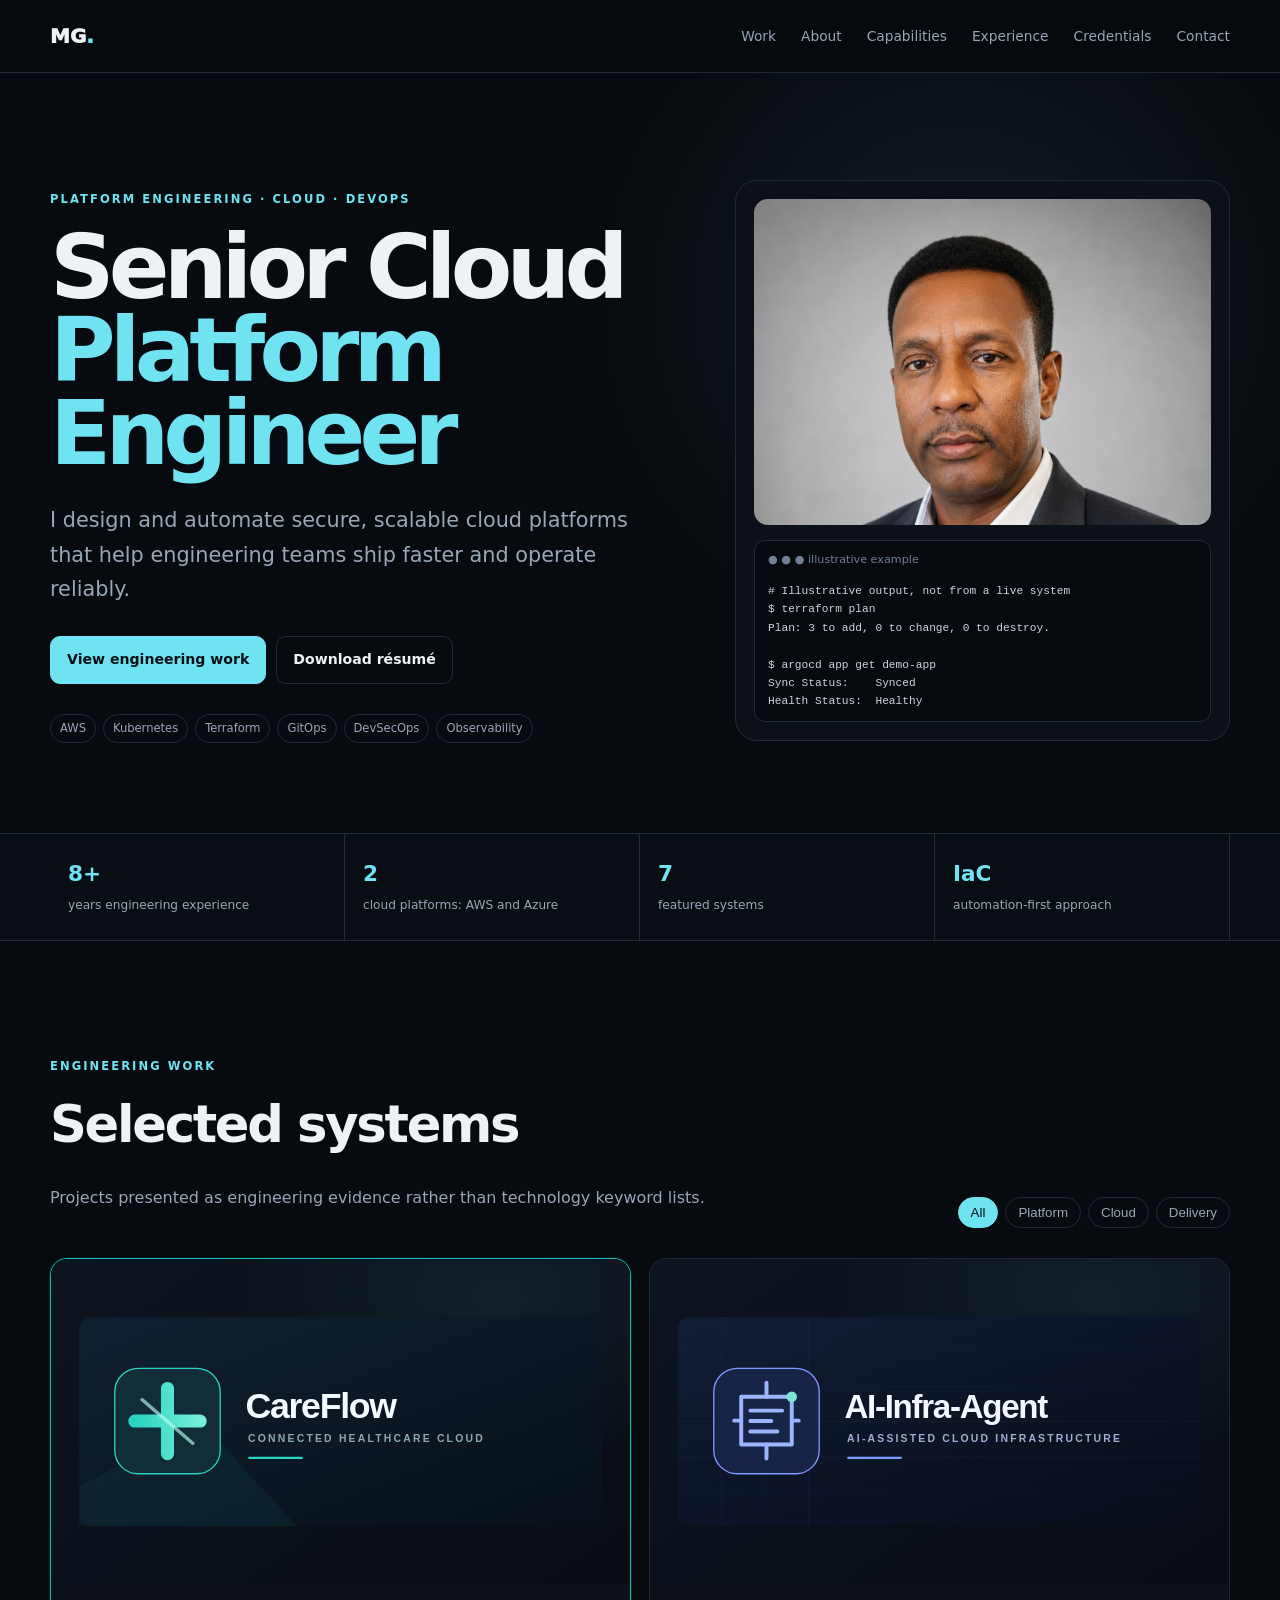
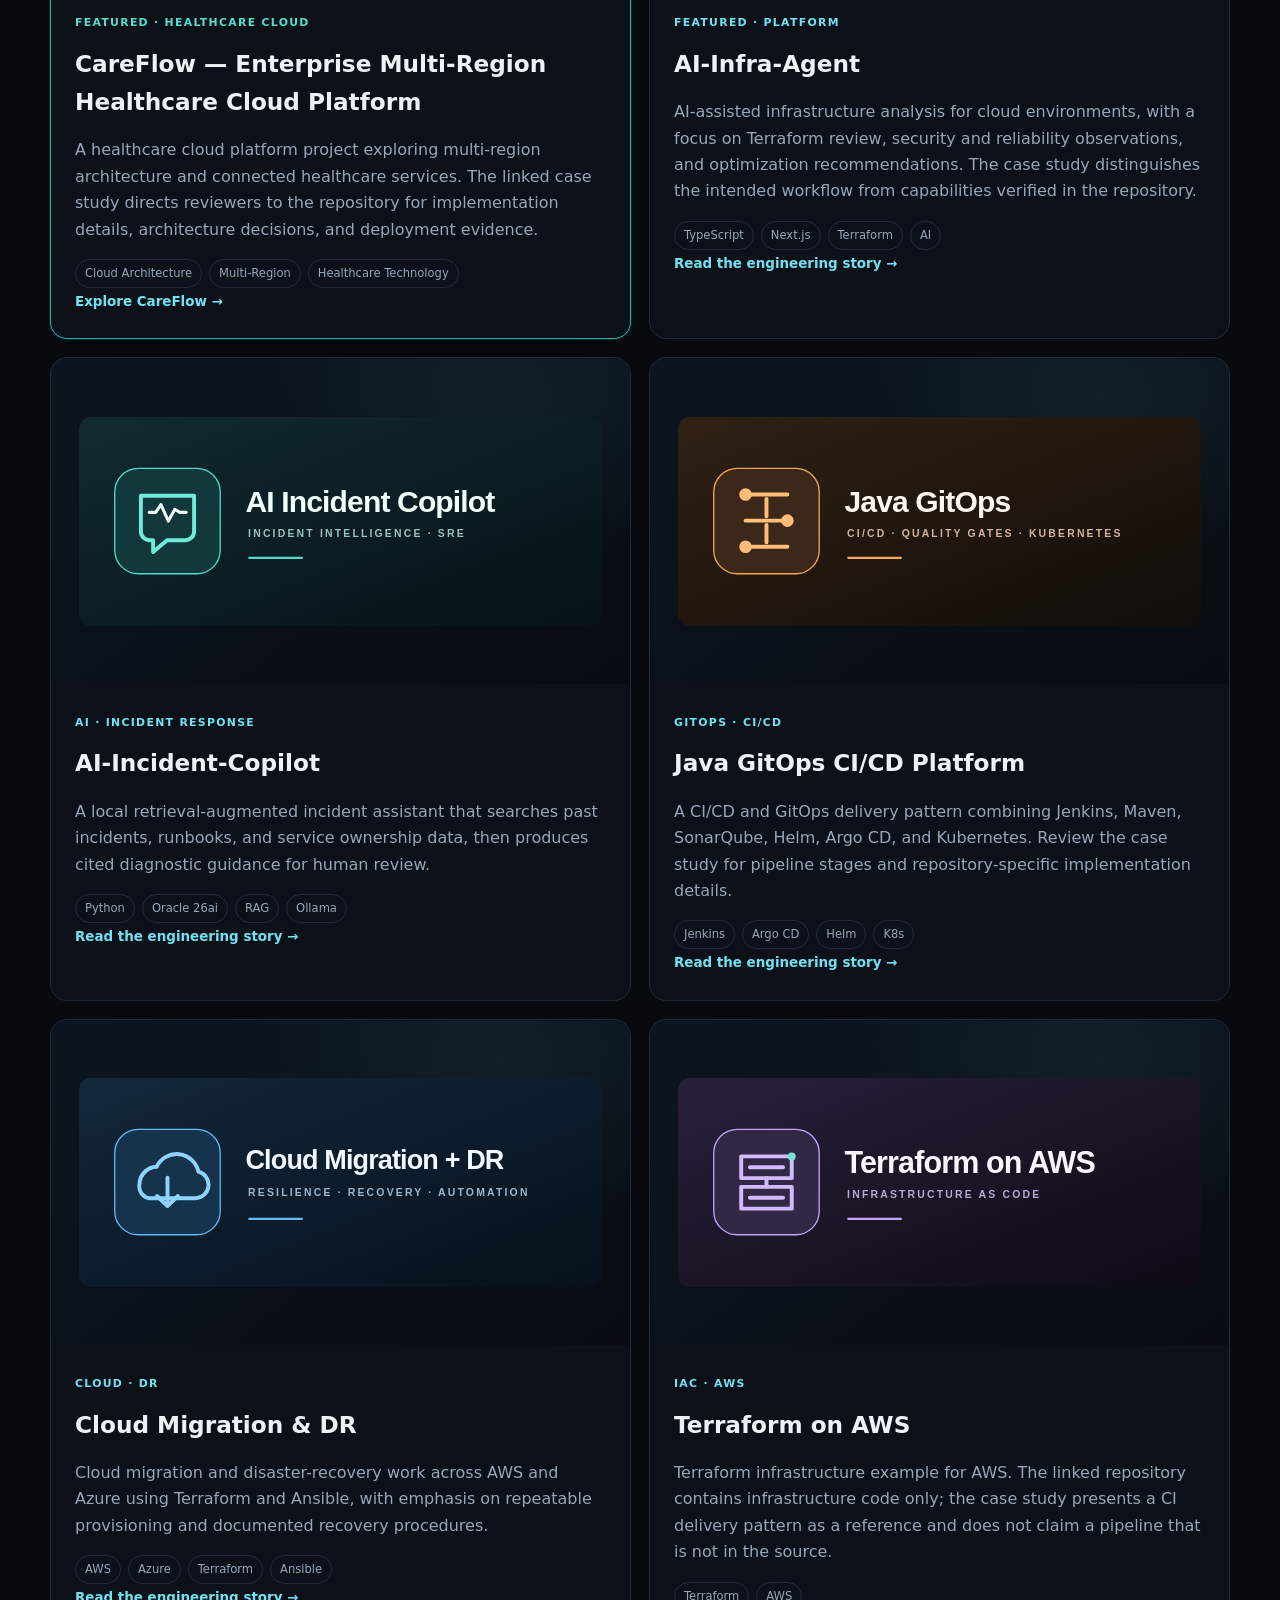
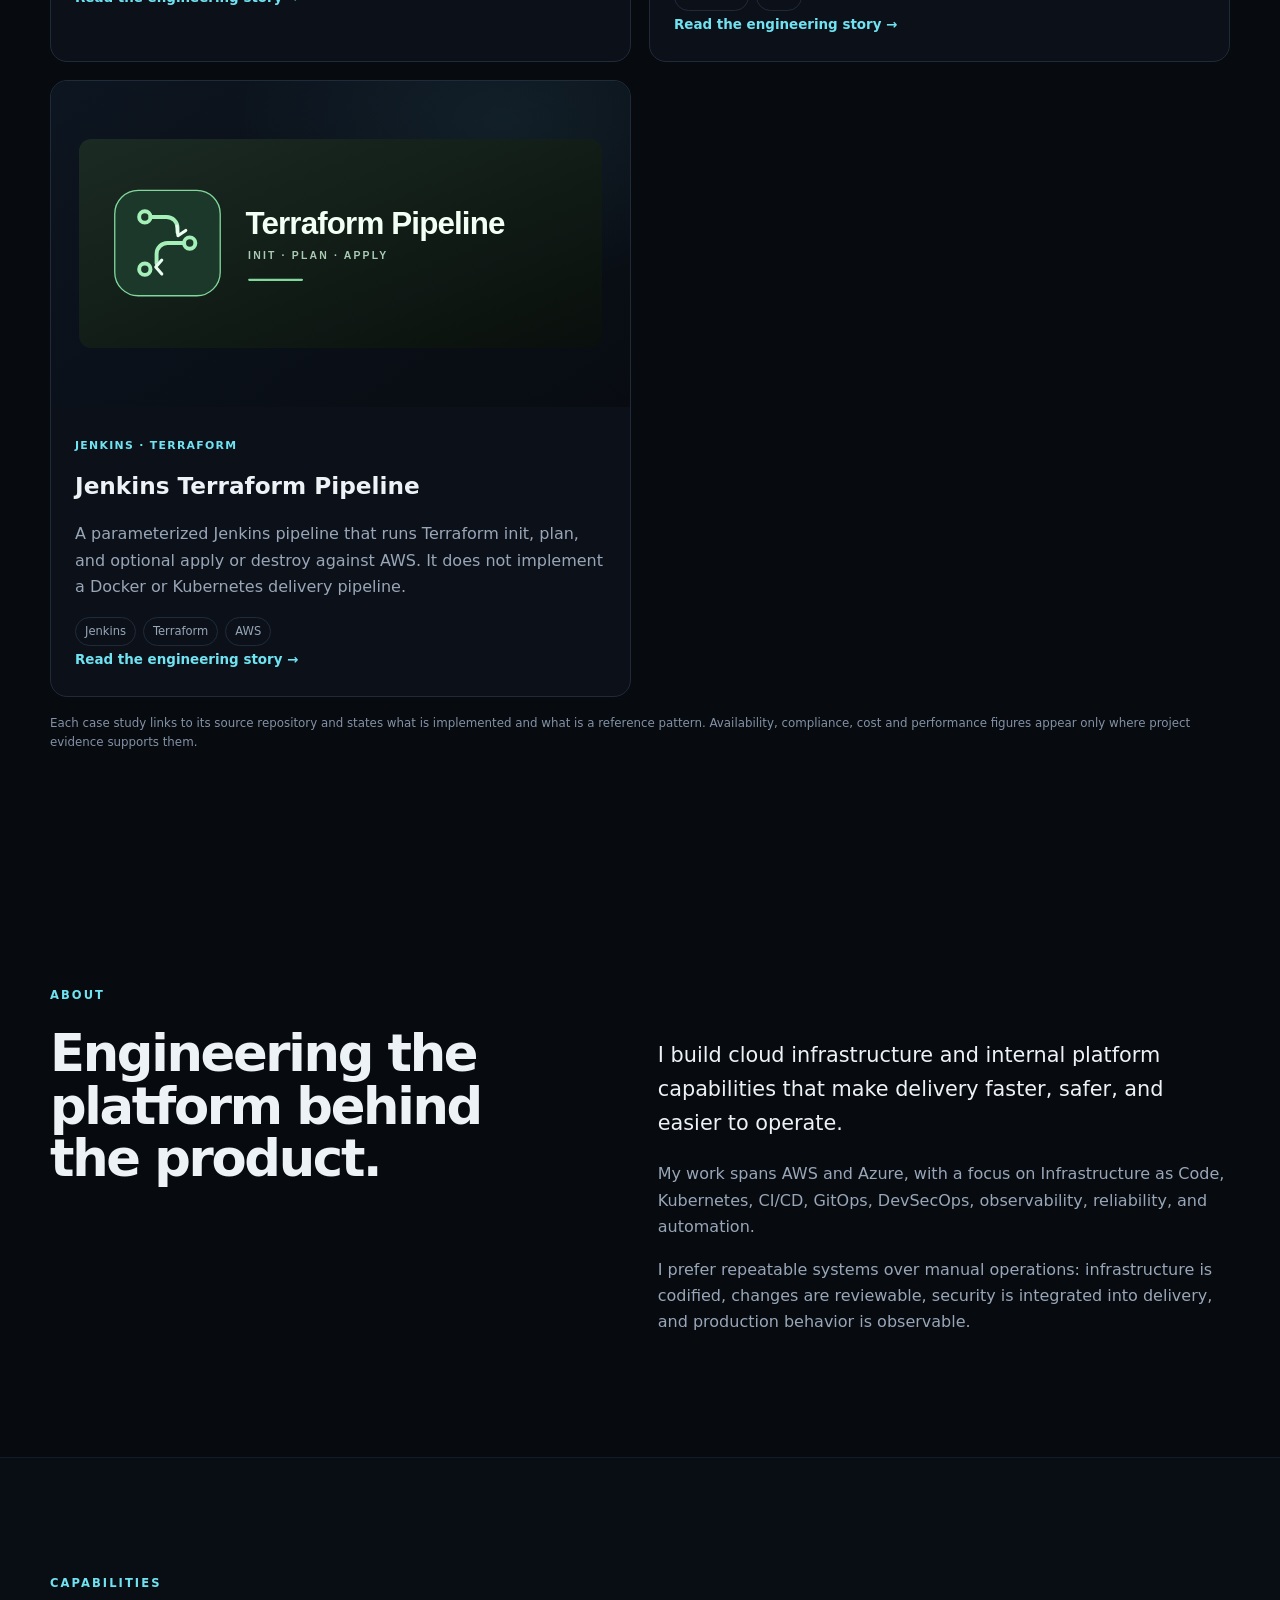
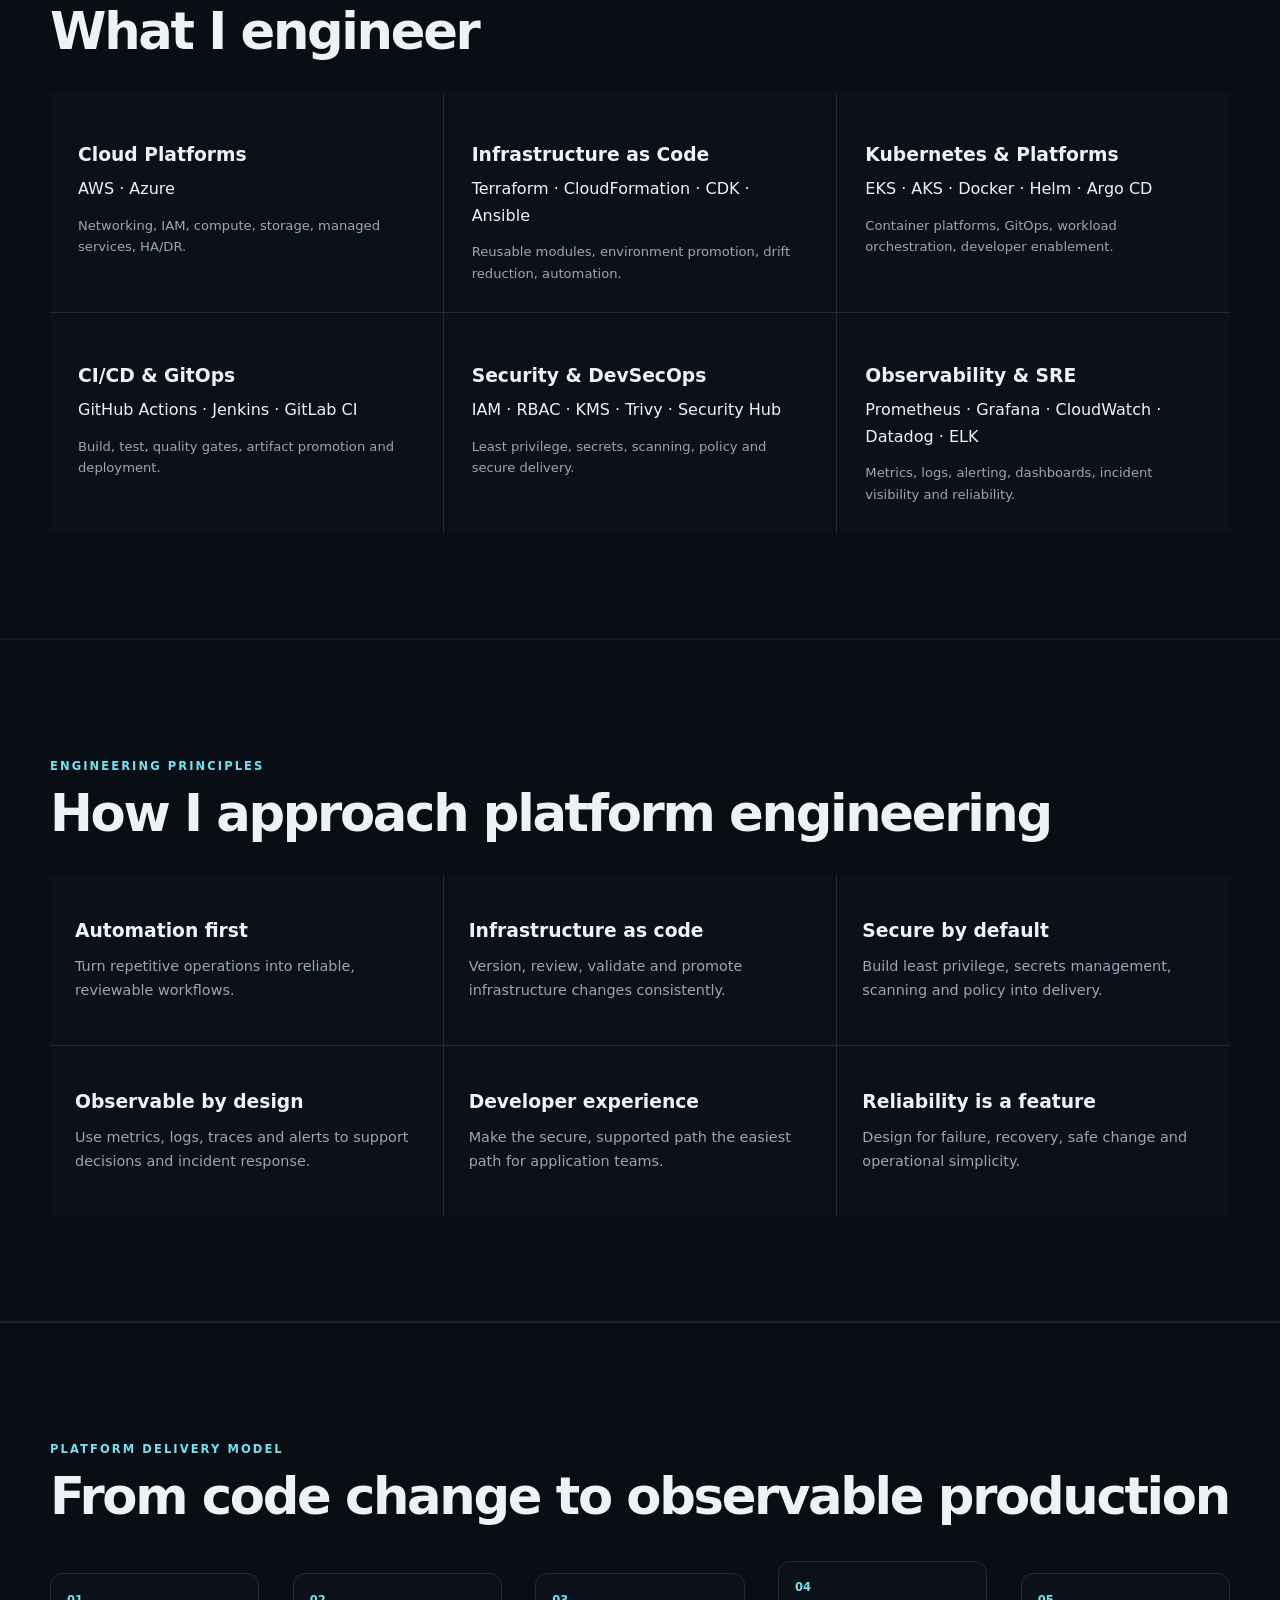
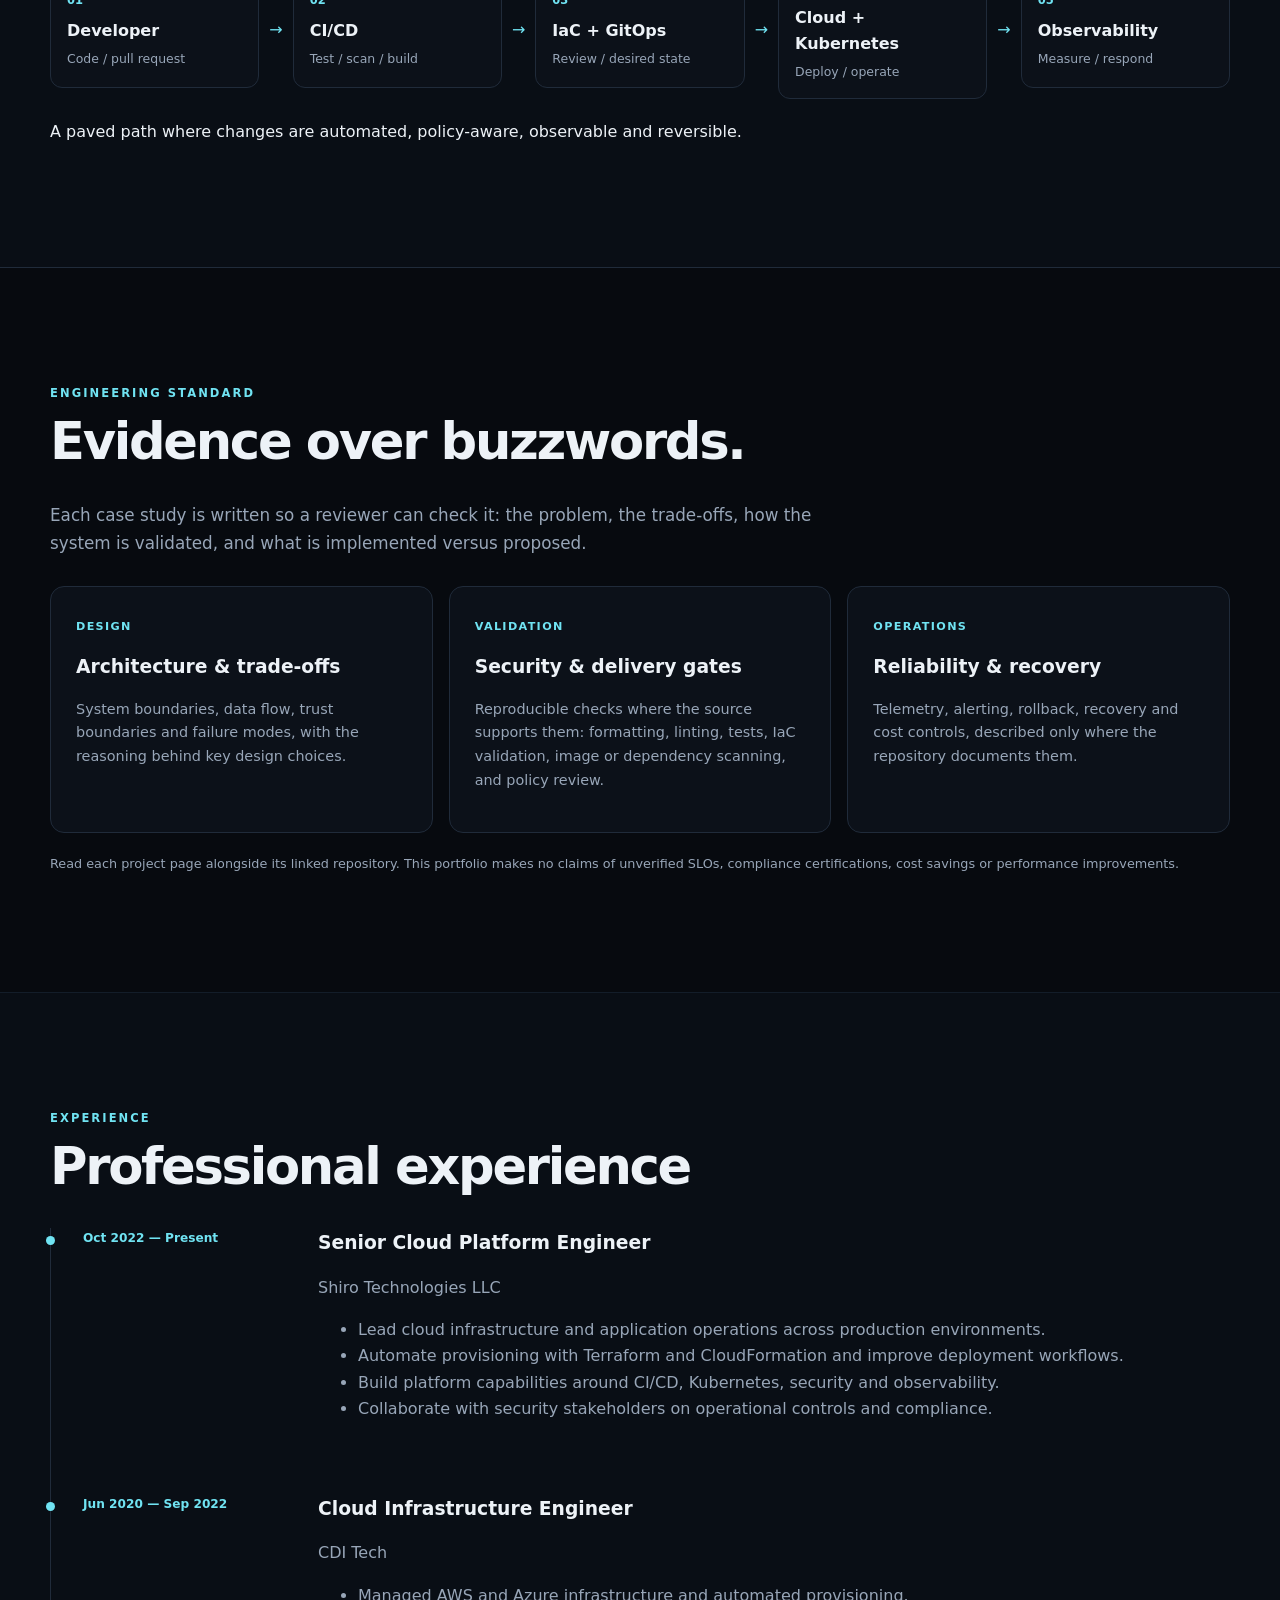
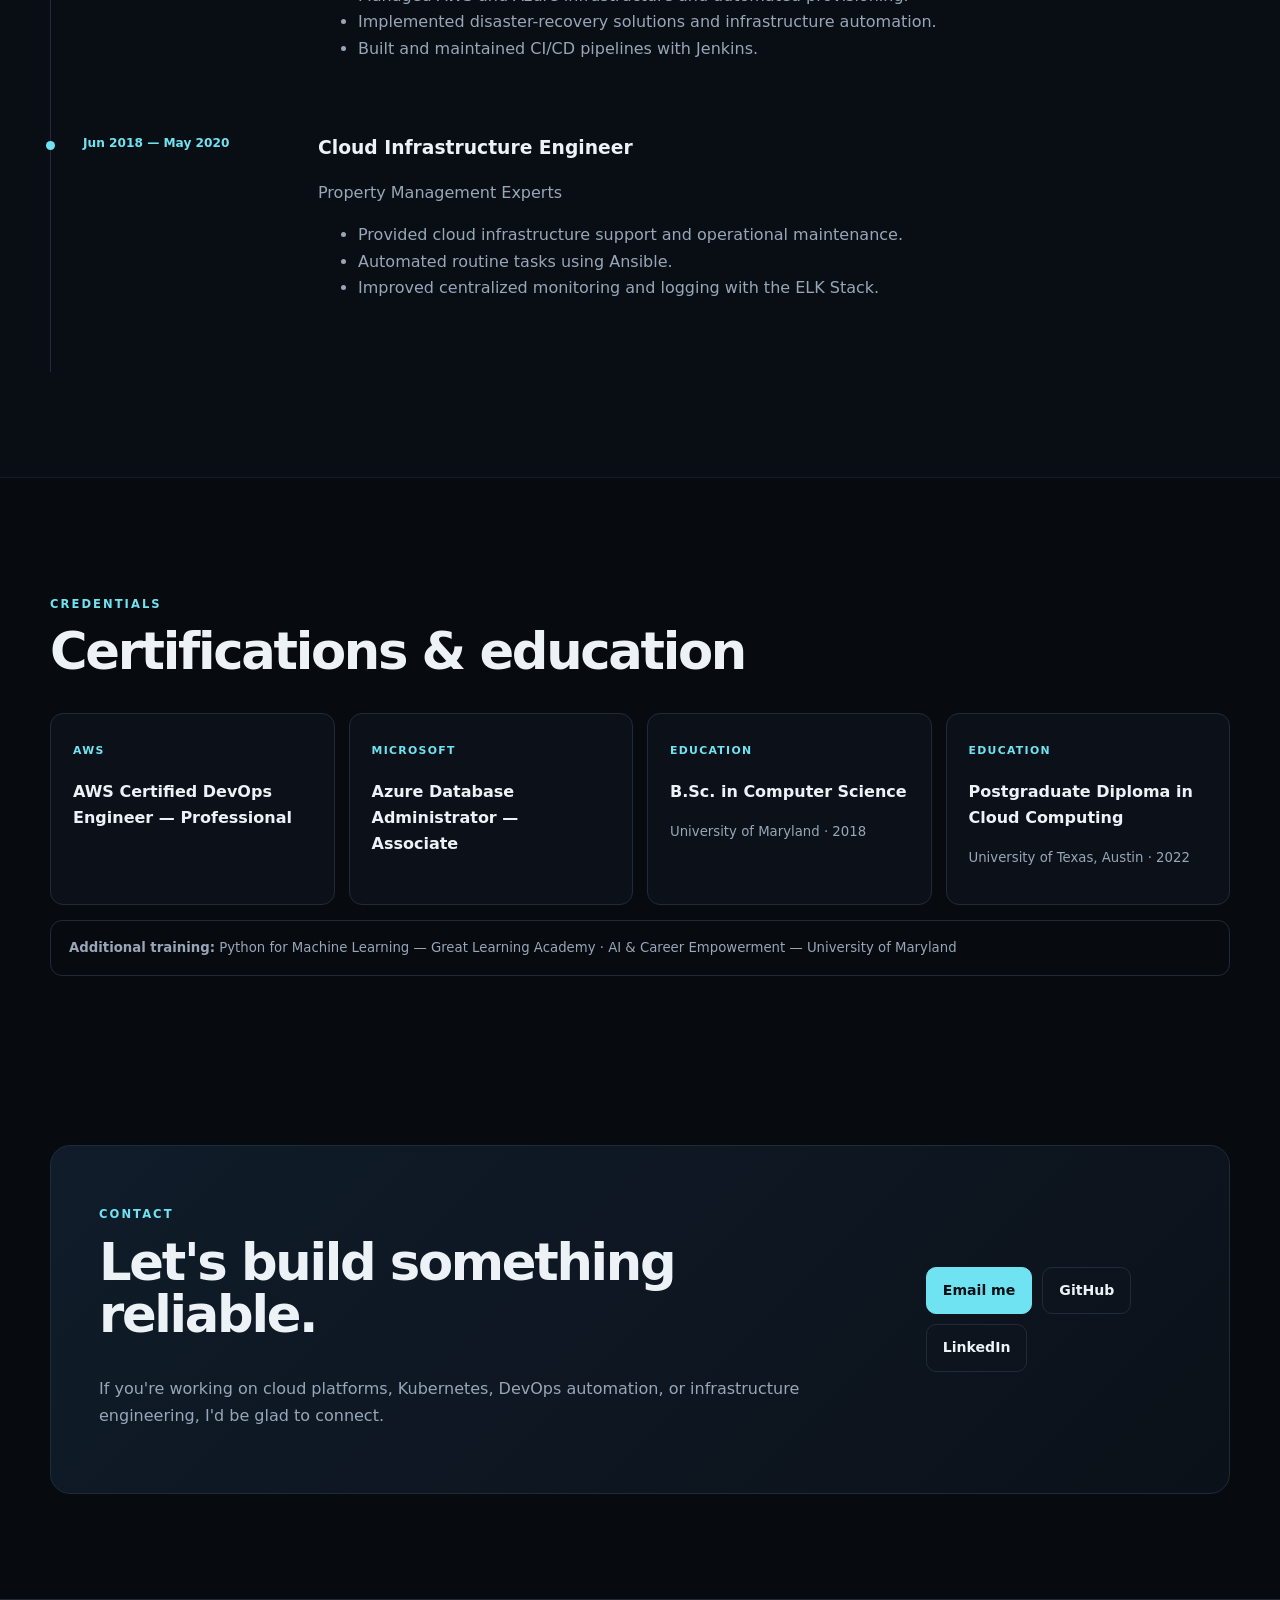
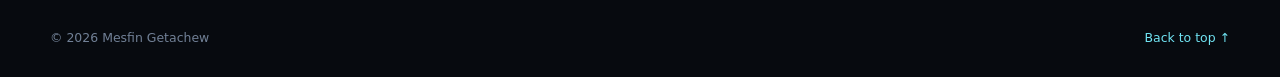
==== commit e121c77d: "Add CI quality checks (HTML validation, links, Lighthouse), pin Actions by SHA, stop PR runs cancell" ====
--- a/index.html
+++ b/index.html
@@ -75,7 +75,7 @@
 <article class="work" data-tags="platform"><a class="work-img project-brand-frame" href="projects/ai-infra-agent.html" tabindex="-1" aria-hidden="true"><img src="assets/images/ai-infra-agent-brand.svg" alt="AI Infrastructure Agent" width="1200" height="480" loading="lazy"></a><div class="work-body"><small>FEATURED · PLATFORM</small><h3><a class="stretched" href="projects/ai-infra-agent.html">AI-Infra-Agent</a></h3><p>AI-assisted infrastructure analysis for cloud environments, with a focus on Terraform review, security and reliability observations, and optimization recommendations. The case study distinguishes the intended workflow from capabilities verified in the repository.</p><div class="tags"><i>TypeScript</i><i>Next.js</i><i>Terraform</i><i>AI</i></div><span class="more" aria-hidden="true">Read the engineering story →</span></div></article>
 <article class="work" data-tags="platform"><a class="work-img project-brand-frame" href="projects/ai-incident-copilot.html" tabindex="-1" aria-hidden="true"><img src="assets/images/ai-incident-copilot-brand.svg" alt="AI Incident Copilot" width="1200" height="480" loading="lazy"></a><div class="work-body"><small>AI · INCIDENT RESPONSE</small><h3><a class="stretched" href="projects/ai-incident-copilot.html">AI-Incident-Copilot</a></h3><p>A local retrieval-augmented incident assistant that searches past incidents, runbooks, and service ownership data, then produces cited diagnostic guidance for human review.</p><div class="tags"><i>Python</i><i>Oracle 26ai</i><i>RAG</i><i>Ollama</i></div><span class="more" aria-hidden="true">Read the engineering story →</span></div></article>
 <article class="work" data-tags="platform delivery"><a class="work-img project-brand-frame" href="projects/java-gitops.html" tabindex="-1" aria-hidden="true"><img src="assets/images/java-gitops-brand.svg" alt="Java GitOps pipeline" width="1200" height="480" loading="lazy"></a><div class="work-body"><small>GITOPS · CI/CD</small><h3><a class="stretched" href="projects/java-gitops.html">Java GitOps CI/CD Platform</a></h3><p>A CI/CD and GitOps delivery pattern combining Jenkins, Maven, SonarQube, Helm, Argo CD, and Kubernetes. Review the case study for pipeline stages and repository-specific implementation details.</p><div class="tags"><i>Jenkins</i><i>Argo CD</i><i>Helm</i><i>K8s</i></div><span class="more" aria-hidden="true">Read the engineering story →</span></div></article>
-<article class="work" data-tags="cloud"><a class="work-img project-brand-frame" href="projects/cloud-migration-dr.html" tabindex="-1" aria-hidden="true"><img src="assets/images/cloud-migration-dr-brand.svg" alt="Cloud migration and disaster recovery" width="1200" height="480" loading="lazy"></a><div class="work-body"><small>CLOUD · DR</small><h3><a class="stretched" href="projects/cloud-migration-dr.html">Cloud Migration & DR</a></h3><p>Cloud migration and disaster-recovery work across AWS and Azure using Terraform and Ansible, with emphasis on repeatable provisioning and documented recovery procedures.</p><div class="tags"><i>AWS</i><i>Azure</i><i>Terraform</i><i>Ansible</i></div><span class="more" aria-hidden="true">Read the engineering story →</span></div></article>
+<article class="work" data-tags="cloud"><a class="work-img project-brand-frame" href="projects/cloud-migration-dr.html" tabindex="-1" aria-hidden="true"><img src="assets/images/cloud-migration-dr-brand.svg" alt="Cloud migration and disaster recovery" width="1200" height="480" loading="lazy"></a><div class="work-body"><small>CLOUD · DR</small><h3><a class="stretched" href="projects/cloud-migration-dr.html">Cloud Migration &amp; DR</a></h3><p>Cloud migration and disaster-recovery work across AWS and Azure using Terraform and Ansible, with emphasis on repeatable provisioning and documented recovery procedures.</p><div class="tags"><i>AWS</i><i>Azure</i><i>Terraform</i><i>Ansible</i></div><span class="more" aria-hidden="true">Read the engineering story →</span></div></article>
 <article class="work" data-tags="cloud"><a class="work-img project-brand-frame" href="projects/terraform-jenkins.html" tabindex="-1" aria-hidden="true"><img src="assets/images/terraform-jenkins-brand.svg" alt="Terraform on AWS" width="1200" height="480" loading="lazy"></a><div class="work-body"><small>IAC · AWS</small><h3><a class="stretched" href="projects/terraform-jenkins.html">Terraform on AWS</a></h3><p>Terraform infrastructure example for AWS. The linked repository contains infrastructure code only; the case study presents a CI delivery pattern as a reference and does not claim a pipeline that is not in the source.</p><div class="tags"><i>Terraform</i><i>AWS</i></div><span class="more" aria-hidden="true">Read the engineering story →</span></div></article>
 <article class="work" data-tags="delivery"><a class="work-img project-brand-frame" href="projects/devops-cicd.html" tabindex="-1" aria-hidden="true"><img src="assets/images/devops-cicd-brand.svg" alt="Jenkins Terraform pipeline" width="1200" height="480" loading="lazy"></a><div class="work-body"><small>JENKINS · TERRAFORM</small><h3><a class="stretched" href="projects/devops-cicd.html">Jenkins Terraform Pipeline</a></h3><p>A parameterized Jenkins pipeline that runs Terraform init, plan, and optional apply or destroy against AWS. It does not implement a Docker or Kubernetes delivery pipeline.</p><div class="tags"><i>Jenkins</i><i>Terraform</i><i>AWS</i></div><span class="more" aria-hidden="true">Read the engineering story →</span></div></article>
 </div><p class="note">Each case study links to its source repository and states what is implemented and what is a reference pattern. Availability, compliance, cost and performance figures appear only where project evidence supports them.</p></div></section>
@@ -83,10 +83,10 @@
 <section id="capabilities" class="section dark"><div class="shell"><p class="eyebrow">CAPABILITIES</p><h2>What I engineer</h2><div class="cap-grid">
 <article><h3>Cloud Platforms</h3><p>AWS · Azure</p><span>Networking, IAM, compute, storage, managed services, HA/DR.</span></article>
 <article><h3>Infrastructure as Code</h3><p>Terraform · CloudFormation · CDK · Ansible</p><span>Reusable modules, environment promotion, drift reduction, automation.</span></article>
-<article><h3>Kubernetes & Platforms</h3><p>EKS · AKS · Docker · Helm · Argo CD</p><span>Container platforms, GitOps, workload orchestration, developer enablement.</span></article>
-<article><h3>CI/CD & GitOps</h3><p>GitHub Actions · Jenkins · GitLab CI</p><span>Build, test, quality gates, artifact promotion and deployment.</span></article>
-<article><h3>Security & DevSecOps</h3><p>IAM · RBAC · KMS · Trivy · Security Hub</p><span>Least privilege, secrets, scanning, policy and secure delivery.</span></article>
-<article><h3>Observability & SRE</h3><p>Prometheus · Grafana · CloudWatch · Datadog · ELK</p><span>Metrics, logs, alerting, dashboards, incident visibility and reliability.</span></article>
+<article><h3>Kubernetes &amp; Platforms</h3><p>EKS · AKS · Docker · Helm · Argo CD</p><span>Container platforms, GitOps, workload orchestration, developer enablement.</span></article>
+<article><h3>CI/CD &amp; GitOps</h3><p>GitHub Actions · Jenkins · GitLab CI</p><span>Build, test, quality gates, artifact promotion and deployment.</span></article>
+<article><h3>Security &amp; DevSecOps</h3><p>IAM · RBAC · KMS · Trivy · Security Hub</p><span>Least privilege, secrets, scanning, policy and secure delivery.</span></article>
+<article><h3>Observability &amp; SRE</h3><p>Prometheus · Grafana · CloudWatch · Datadog · ELK</p><span>Metrics, logs, alerting, dashboards, incident visibility and reliability.</span></article>
 </div></div></section>
 
 <section id="principles" class="section dark"><div class="shell">
@@ -108,17 +108,17 @@
 <div><b>05</b><strong>Observability</strong><span>Measure / respond</span></div>
 </div><p class="architecture-note">A paved path where changes are automated, policy-aware, observable and reversible.</p></div></section>
 <section class="section evidence"><div class="shell"><p class="eyebrow">ENGINEERING STANDARD</p><h2>Evidence over buzzwords.</h2><p class="copy evidence-intro">Each case study is written so a reviewer can check it: the problem, the trade-offs, how the system is validated, and what is implemented versus proposed.</p><div class="evidence-grid">
-<article><span>DESIGN</span><h3>Architecture & trade-offs</h3><p>System boundaries, data flow, trust boundaries and failure modes, with the reasoning behind key design choices.</p></article>
-<article><span>VALIDATION</span><h3>Security & delivery gates</h3><p>Reproducible checks where the source supports them: formatting, linting, tests, IaC validation, image or dependency scanning, and policy review.</p></article>
-<article><span>OPERATIONS</span><h3>Reliability & recovery</h3><p>Telemetry, alerting, rollback, recovery and cost controls, described only where the repository documents them.</p></article>
+<article><span>DESIGN</span><h3>Architecture &amp; trade-offs</h3><p>System boundaries, data flow, trust boundaries and failure modes, with the reasoning behind key design choices.</p></article>
+<article><span>VALIDATION</span><h3>Security &amp; delivery gates</h3><p>Reproducible checks where the source supports them: formatting, linting, tests, IaC validation, image or dependency scanning, and policy review.</p></article>
+<article><span>OPERATIONS</span><h3>Reliability &amp; recovery</h3><p>Telemetry, alerting, rollback, recovery and cost controls, described only where the repository documents them.</p></article>
 </div><p class="evidence-note">Read each project page alongside its linked repository. This portfolio makes no claims of unverified SLOs, compliance certifications, cost savings or performance improvements.</p></div></section>
 <section id="experience" class="section dark"><div class="shell"><p class="eyebrow">EXPERIENCE</p><h2>Professional experience</h2><div class="timeline">
 <article><time>Oct 2022 — Present</time><div><h3>Senior Cloud Platform Engineer</h3><p class="muted">Shiro Technologies LLC</p><ul><li>Lead cloud infrastructure and application operations across production environments.</li><li>Automate provisioning with Terraform and CloudFormation and improve deployment workflows.</li><li>Build platform capabilities around CI/CD, Kubernetes, security and observability.</li><li>Collaborate with security stakeholders on operational controls and compliance.</li></ul></div></article>
 <article><time>Jun 2020 — Sep 2022</time><div><h3>Cloud Infrastructure Engineer</h3><p class="muted">CDI Tech</p><ul><li>Managed AWS and Azure infrastructure and automated provisioning.</li><li>Implemented disaster-recovery solutions and infrastructure automation.</li><li>Built and maintained CI/CD pipelines with Jenkins.</li></ul></div></article>
 <article><time>Jun 2018 — May 2020</time><div><h3>Cloud Infrastructure Engineer</h3><p class="muted">Property Management Experts</p><ul><li>Provided cloud infrastructure support and operational maintenance.</li><li>Automated routine tasks using Ansible.</li><li>Improved centralized monitoring and logging with the ELK Stack.</li></ul></div></article>
 </div></div></section>
-<section id="credentials" class="section"><div class="shell"><p class="eyebrow">CREDENTIALS</p><h2>Certifications & education</h2><div class="credentials">
-<article><small>AWS</small><h3>AWS Certified DevOps Engineer — Professional</h3></article><article><small>MICROSOFT</small><h3>Azure Database Administrator — Associate</h3></article><article><small>EDUCATION</small><h3>B.Sc. in Computer Science</h3><p>University of Maryland · 2018</p></article><article><small>EDUCATION</small><h3>Postgraduate Diploma in Cloud Computing</h3><p>University of Texas, Austin · 2022</p></article></div><p class="training"><b>Additional training:</b> Python for Machine Learning — Great Learning Academy · AI & Career Empowerment — University of Maryland</p></div></section>
+<section id="credentials" class="section"><div class="shell"><p class="eyebrow">CREDENTIALS</p><h2>Certifications &amp; education</h2><div class="credentials">
+<article><small>AWS</small><h3>AWS Certified DevOps Engineer — Professional</h3></article><article><small>MICROSOFT</small><h3>Azure Database Administrator — Associate</h3></article><article><small>EDUCATION</small><h3>B.Sc. in Computer Science</h3><p>University of Maryland · 2018</p></article><article><small>EDUCATION</small><h3>Postgraduate Diploma in Cloud Computing</h3><p>University of Texas, Austin · 2022</p></article></div><p class="training"><b>Additional training:</b> Python for Machine Learning — Great Learning Academy · AI &amp; Career Empowerment — University of Maryland</p></div></section>
 <section id="contact" class="section contact"><div class="shell contact-box"><div><p class="eyebrow">CONTACT</p><h2>Let's build something reliable.</h2><p class="copy">If you're working on cloud platforms, Kubernetes, DevOps automation, or infrastructure engineering, I'd be glad to connect.</p></div><div class="actions"><a class="btn primary" href="mailto:mesfin.g.tech@gmail.com">Email me</a><a class="btn" href="https://github.com/DataOpsInnovator" target="_blank" rel="noopener noreferrer">GitHub</a><a class="btn" href="https://www.linkedin.com/in/mesfin-g-tech" target="_blank" rel="noopener noreferrer">LinkedIn</a></div></div></section>
 </main>
 <footer><div class="shell"><span>© <span id="year">2026</span> Mesfin Getachew</span><a href="#home">Back to top ↑</a></div></footer>
--- a/assets/css/main.css
+++ b/assets/css/main.css
@@ -1,4 +1,4 @@
-*{box-sizing:border-box}html{scroll-behavior:smooth}body{margin:0;background:#070a0f;color:#edf2f7;font:16px/1.65 Inter,system-ui,sans-serif}a{color:inherit;text-decoration:none}.shell{width:min(1180px,calc(100% - 48px));margin:auto}.dark{background:#090e15;border-block:1px solid #131d29}header{position:sticky;top:0;z-index:10;background:rgba(7,10,15,.9);backdrop-filter:blur(14px);border-bottom:1px solid #202b3a}.nav-wrap{height:72px;display:flex;align-items:center;justify-content:space-between}.brand{font-weight:950;font-size:1.25rem}.brand span,.eyebrow,.work-body>a{color:#70e3f2}nav{display:flex;gap:25px;color:#98a6b8;font-size:.86rem}nav a:hover{color:#edf2f7}.menu{display:none;background:none;border:0;color:#fff;font-size:1.4rem}.hero{padding:105px 0 90px;background:radial-gradient(circle at 75% 30%,#70e3f218,transparent 33%)}.hero-grid{display:grid;grid-template-columns:1.1fr .9fr;gap:80px;align-items:center}.eyebrow{font-size:.72rem;letter-spacing:.18em;font-weight:900}.hero h1{font-size:clamp(3.5rem,7vw,6.6rem);line-height:.93;letter-spacing:-.065em;margin:17px 0 28px}.hero h1 em{color:#70e3f2;font-style:normal}.lede{font-size:1.3rem;color:#98a6b8;max-width:700px}.actions{display:flex;gap:10px;flex-wrap:wrap;margin:30px 0}.btn{display:inline-flex;padding:11px 16px;border:1px solid #202b3a;border-radius:10px;font-weight:850;font-size:.88rem}.btn:hover{border-color:#70e3f2;color:#70e3f2}.btn.primary{background:#70e3f2;color:#071015;border-color:#70e3f2}.chips,.tags{display:flex;flex-wrap:wrap;gap:7px}.chips span,.tags i{font-style:normal;font-size:.72rem;color:#98a6b8;border:1px solid #202b3a;border-radius:999px;padding:4px 9px}.hero-card{background:#0c1119;border:1px solid #202b3a;border-radius:22px;padding:18px}.portrait{aspect-ratio:1.4;background:#101722;border-radius:14px;overflow:hidden;display:grid;place-items:center}.portrait img{width:100%;height:100%;object-fit:cover}.terminal{margin-top:15px;background:#06090d;border:1px solid #202b3a;border-radius:11px;overflow:hidden;color:#718096;font-size:.7rem;padding:10px 13px}.terminal pre{color:#cbd5e1;overflow:auto;margin:12px 0 0}.proof{border-block:1px solid #202b3a;background:#090e15}.proof-grid{display:grid;grid-template-columns:repeat(4,1fr)}.proof-grid div{padding:22px 18px;border-right:1px solid #202b3a}.proof-grid strong{display:block;color:#70e3f2;font-size:1.35rem}.proof-grid span{color:#98a6b8;font-size:.76rem}.section{padding:105px 0}.section h2{font-size:clamp(2.3rem,4vw,3.7rem);line-height:1.03;letter-spacing:-.045em;margin:10px 0 35px}.split{display:grid;grid-template-columns:.95fr 1.05fr;gap:90px}.copy{color:#98a6b8}.lead{font-size:1.3rem;color:#edf2f7}.cap-grid{display:grid;grid-template-columns:repeat(3,1fr);gap:1px;background:#202b3a}.cap-grid article{background:#0c1119;padding:28px;min-height:210px}.cap-grid small,.credentials small,.work-body>small{color:#70e3f2;font-weight:900;letter-spacing:.12em;font-size:.68rem}.cap-grid h3{margin:20px 0 5px}.cap-grid p{margin:0}.cap-grid span{display:block;color:#98a6b8;font-size:.82rem;margin-top:12px}.title-row{display:flex;justify-content:space-between;align-items:end;gap:30px}.filters{display:flex;gap:7px;flex-wrap:wrap}.filters button{border:1px solid #202b3a;background:transparent;color:#98a6b8;border-radius:999px;padding:7px 12px;cursor:pointer}.filters button.active,.filters button:hover{background:#70e3f2;color:#071015;border-color:#70e3f2}.work-grid{display:grid;grid-template-columns:repeat(2,1fr);gap:18px;margin-top:30px}.work{background:#0c1119;border:1px solid #202b3a;border-radius:17px;overflow:hidden}.work-img{display:block;aspect-ratio:16/9;background:#0a1018;overflow:hidden}.work-img img{width:100%;height:100%;object-fit:cover;transition:.3s}.work-img:hover img{transform:scale(1.025)}.work-body{padding:24px}.work-body h3{font-size:1.45rem;margin:10px 0 7px}.work-body p{color:#98a6b8}.work-body>a{font-size:.84rem;font-weight:850}.note{color:#68778a;font-size:.74rem;margin-top:17px}.timeline{border-left:1px solid #202b3a}.timeline article{display:grid;grid-template-columns:190px 1fr;gap:45px;padding:0 0 55px 32px;position:relative}.timeline article:before{content:"";position:absolute;left:-5px;top:8px;width:9px;height:9px;border-radius:50%;background:#70e3f2}.timeline time{color:#70e3f2;font-size:.76rem;font-weight:850}.timeline h3{margin:0}.muted,.timeline li{color:#98a6b8}.credentials{display:grid;grid-template-columns:repeat(4,1fr);gap:14px}.credentials article{padding:22px;border:1px solid #202b3a;background:#0c1119;border-radius:13px}.credentials h3{font-size:1rem}.credentials p{color:#98a6b8;font-size:.83rem}.training{margin-top:15px;padding:16px 18px;border:1px solid #202b3a;border-radius:12px;color:#98a6b8;font-size:.83rem}.contact{padding-top:50px}.contact-box{padding:48px;border:1px solid #202b3a;border-radius:20px;background:linear-gradient(135deg,#101c2a,#0b1119);display:flex;align-items:center;justify-content:space-between;gap:30px}footer{border-top:1px solid #202b3a;padding:28px 0;color:#718096;font-size:.78rem}footer .shell{display:flex;justify-content:space-between}footer a{color:#70e3f2}@media(max-width:900px){.hero-grid,.split{grid-template-columns:1fr}.cap-grid,.credentials{grid-template-columns:1fr 1fr}.proof-grid{grid-template-columns:1fr 1fr}.proof-grid div:nth-child(2){border-right:0}.timeline article{grid-template-columns:1fr;gap:7px}}@media(max-width:680px){.shell{width:calc(100% - 34px)}nav{display:none;position:absolute;top:72px;left:0;right:0;padding:18px;background:#080d14;flex-direction:column;border-bottom:1px solid #202b3a}.menu{display:block}.hero{padding:75px 0}.hero h1{font-size:3.2rem}.section{padding:78px 0}.cap-grid,.credentials,.work-grid{grid-template-columns:1fr}.title-row{display:block}.filters{margin-top:20px}.contact-box{align-items:flex-start;flex-direction:column}footer .shell{flex-direction:column}}
+*{box-sizing:border-box}html{scroll-behavior:smooth}body{margin:0;background:#070a0f;color:#edf2f7;font:16px/1.65 Inter,system-ui,sans-serif}a{color:inherit;text-decoration:none}.shell{width:min(1180px,calc(100% - 48px));margin:auto}.dark{background:#090e15;border-block:1px solid #131d29}header{position:sticky;top:0;z-index:10;background:rgba(7,10,15,.9);backdrop-filter:blur(14px);border-bottom:1px solid #202b3a}.nav-wrap{height:72px;display:flex;align-items:center;justify-content:space-between}.brand{font-weight:950;font-size:1.25rem}.brand span,.eyebrow,.work-body>a{color:#70e3f2}nav{display:flex;gap:25px;color:#98a6b8;font-size:.86rem}nav a:hover{color:#edf2f7}.menu{display:none;background:none;border:0;color:#fff;font-size:1.4rem}.hero{padding:105px 0 90px;background:radial-gradient(circle at 75% 30%,#70e3f218,transparent 33%)}.hero-grid{display:grid;grid-template-columns:1.1fr .9fr;gap:80px;align-items:center}.eyebrow{font-size:.72rem;letter-spacing:.18em;font-weight:900}.hero h1{font-size:clamp(3.5rem,7vw,6.6rem);line-height:.93;letter-spacing:-.065em;margin:17px 0 28px}.hero h1 em{color:#70e3f2;font-style:normal}.lede{font-size:1.3rem;color:#98a6b8;max-width:700px}.actions{display:flex;gap:10px;flex-wrap:wrap;margin:30px 0}.btn{display:inline-flex;padding:11px 16px;border:1px solid #202b3a;border-radius:10px;font-weight:850;font-size:.88rem}.btn:hover{border-color:#70e3f2;color:#70e3f2}.btn.primary{background:#70e3f2;color:#071015;border-color:#70e3f2}.chips,.tags{display:flex;flex-wrap:wrap;gap:7px}.chips span,.tags i{font-style:normal;font-size:.72rem;color:#98a6b8;border:1px solid #202b3a;border-radius:999px;padding:4px 9px}.hero-card{background:#0c1119;border:1px solid #202b3a;border-radius:22px;padding:18px}.portrait{aspect-ratio:1.4;background:#101722;border-radius:14px;overflow:hidden;display:grid;place-items:center}.portrait img{width:100%;height:100%;object-fit:cover}.terminal{margin-top:15px;background:#06090d;border:1px solid #202b3a;border-radius:11px;overflow:hidden;color:#718096;font-size:.7rem;padding:10px 13px}.terminal pre{color:#cbd5e1;overflow:auto;margin:12px 0 0}.proof{border-block:1px solid #202b3a;background:#090e15}.proof-grid{display:grid;grid-template-columns:repeat(4,1fr)}.proof-grid div{padding:22px 18px;border-right:1px solid #202b3a}.proof-grid strong{display:block;color:#70e3f2;font-size:1.35rem}.proof-grid span{color:#98a6b8;font-size:.76rem}.section{padding:105px 0}.section h2{font-size:clamp(2.3rem,4vw,3.7rem);line-height:1.03;letter-spacing:-.045em;margin:10px 0 35px}.split{display:grid;grid-template-columns:.95fr 1.05fr;gap:90px}.copy{color:#98a6b8}.lead{font-size:1.3rem;color:#edf2f7}.cap-grid{display:grid;grid-template-columns:repeat(3,1fr);gap:1px;background:#202b3a}.cap-grid article{background:#0c1119;padding:28px;min-height:210px}.cap-grid small,.credentials small,.work-body>small{color:#70e3f2;font-weight:900;letter-spacing:.12em;font-size:.68rem}.cap-grid h3{margin:20px 0 5px}.cap-grid p{margin:0}.cap-grid span{display:block;color:#98a6b8;font-size:.82rem;margin-top:12px}.title-row{display:flex;justify-content:space-between;align-items:end;gap:30px}.filters{display:flex;gap:7px;flex-wrap:wrap}.filters button{border:1px solid #202b3a;background:transparent;color:#98a6b8;border-radius:999px;padding:7px 12px;cursor:pointer}.filters button.active,.filters button:hover{background:#70e3f2;color:#071015;border-color:#70e3f2}.work-grid{display:grid;grid-template-columns:repeat(2,1fr);gap:18px;margin-top:30px}.work{background:#0c1119;border:1px solid #202b3a;border-radius:17px;overflow:hidden}.work-img{display:block;aspect-ratio:16/9;background:#0a1018;overflow:hidden}.work-img img{width:100%;height:100%;object-fit:cover;transition:.3s}.work-img:hover img{transform:scale(1.025)}.work-body{padding:24px}.work-body h3{font-size:1.45rem;margin:10px 0 7px}.work-body p{color:#98a6b8}.work-body>a{font-size:.84rem;font-weight:850}.note{color:#8392a6;font-size:.74rem;margin-top:17px}.timeline{border-left:1px solid #202b3a}.timeline article{display:grid;grid-template-columns:190px 1fr;gap:45px;padding:0 0 55px 32px;position:relative}.timeline article:before{content:"";position:absolute;left:-5px;top:8px;width:9px;height:9px;border-radius:50%;background:#70e3f2}.timeline time{color:#70e3f2;font-size:.76rem;font-weight:850}.timeline h3{margin:0}.muted,.timeline li{color:#98a6b8}.credentials{display:grid;grid-template-columns:repeat(4,1fr);gap:14px}.credentials article{padding:22px;border:1px solid #202b3a;background:#0c1119;border-radius:13px}.credentials h3{font-size:1rem}.credentials p{color:#98a6b8;font-size:.83rem}.training{margin-top:15px;padding:16px 18px;border:1px solid #202b3a;border-radius:12px;color:#98a6b8;font-size:.83rem}.contact{padding-top:50px}.contact-box{padding:48px;border:1px solid #202b3a;border-radius:20px;background:linear-gradient(135deg,#101c2a,#0b1119);display:flex;align-items:center;justify-content:space-between;gap:30px}footer{border-top:1px solid #202b3a;padding:28px 0;color:#718096;font-size:.78rem}footer .shell{display:flex;justify-content:space-between}footer a{color:#70e3f2}@media(max-width:900px){.hero-grid,.split{grid-template-columns:1fr}.cap-grid,.credentials{grid-template-columns:1fr 1fr}.proof-grid{grid-template-columns:1fr 1fr}.proof-grid div:nth-child(2){border-right:0}.timeline article{grid-template-columns:1fr;gap:7px}}@media(max-width:680px){.shell{width:calc(100% - 34px)}nav{display:none;position:absolute;top:72px;left:0;right:0;padding:18px;background:#080d14;flex-direction:column;border-bottom:1px solid #202b3a}.menu{display:block}.hero{padding:75px 0}.hero h1{font-size:3.2rem}.section{padding:78px 0}.cap-grid,.credentials,.work-grid{grid-template-columns:1fr}.title-row{display:block}.filters{margin-top:20px}.contact-box{align-items:flex-start;flex-direction:column}footer .shell{flex-direction:column}}
 /* Final platform-engineering polish */
 .principles{display:grid;grid-template-columns:repeat(3,minmax(0,1fr));gap:1px;background:#202b3a}
 .principles article{background:#0c1119;padding:25px;min-height:170px}
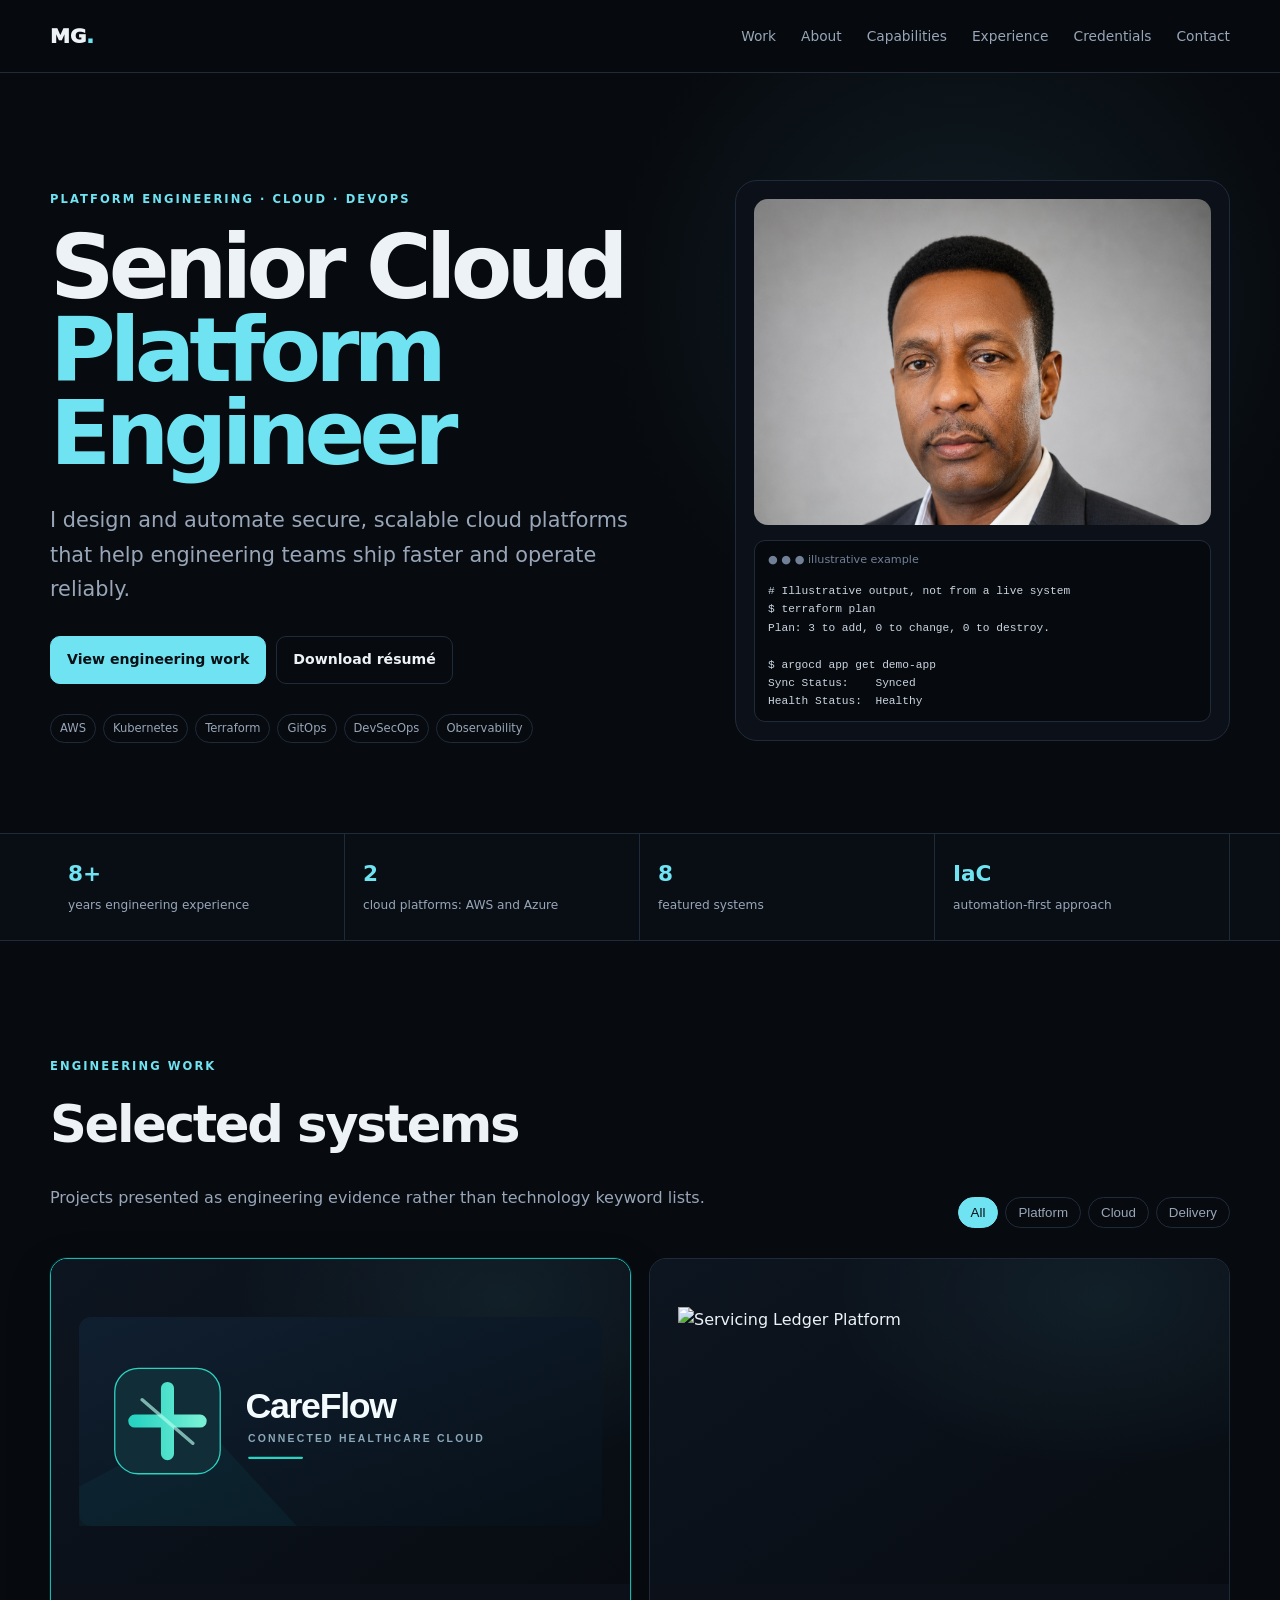
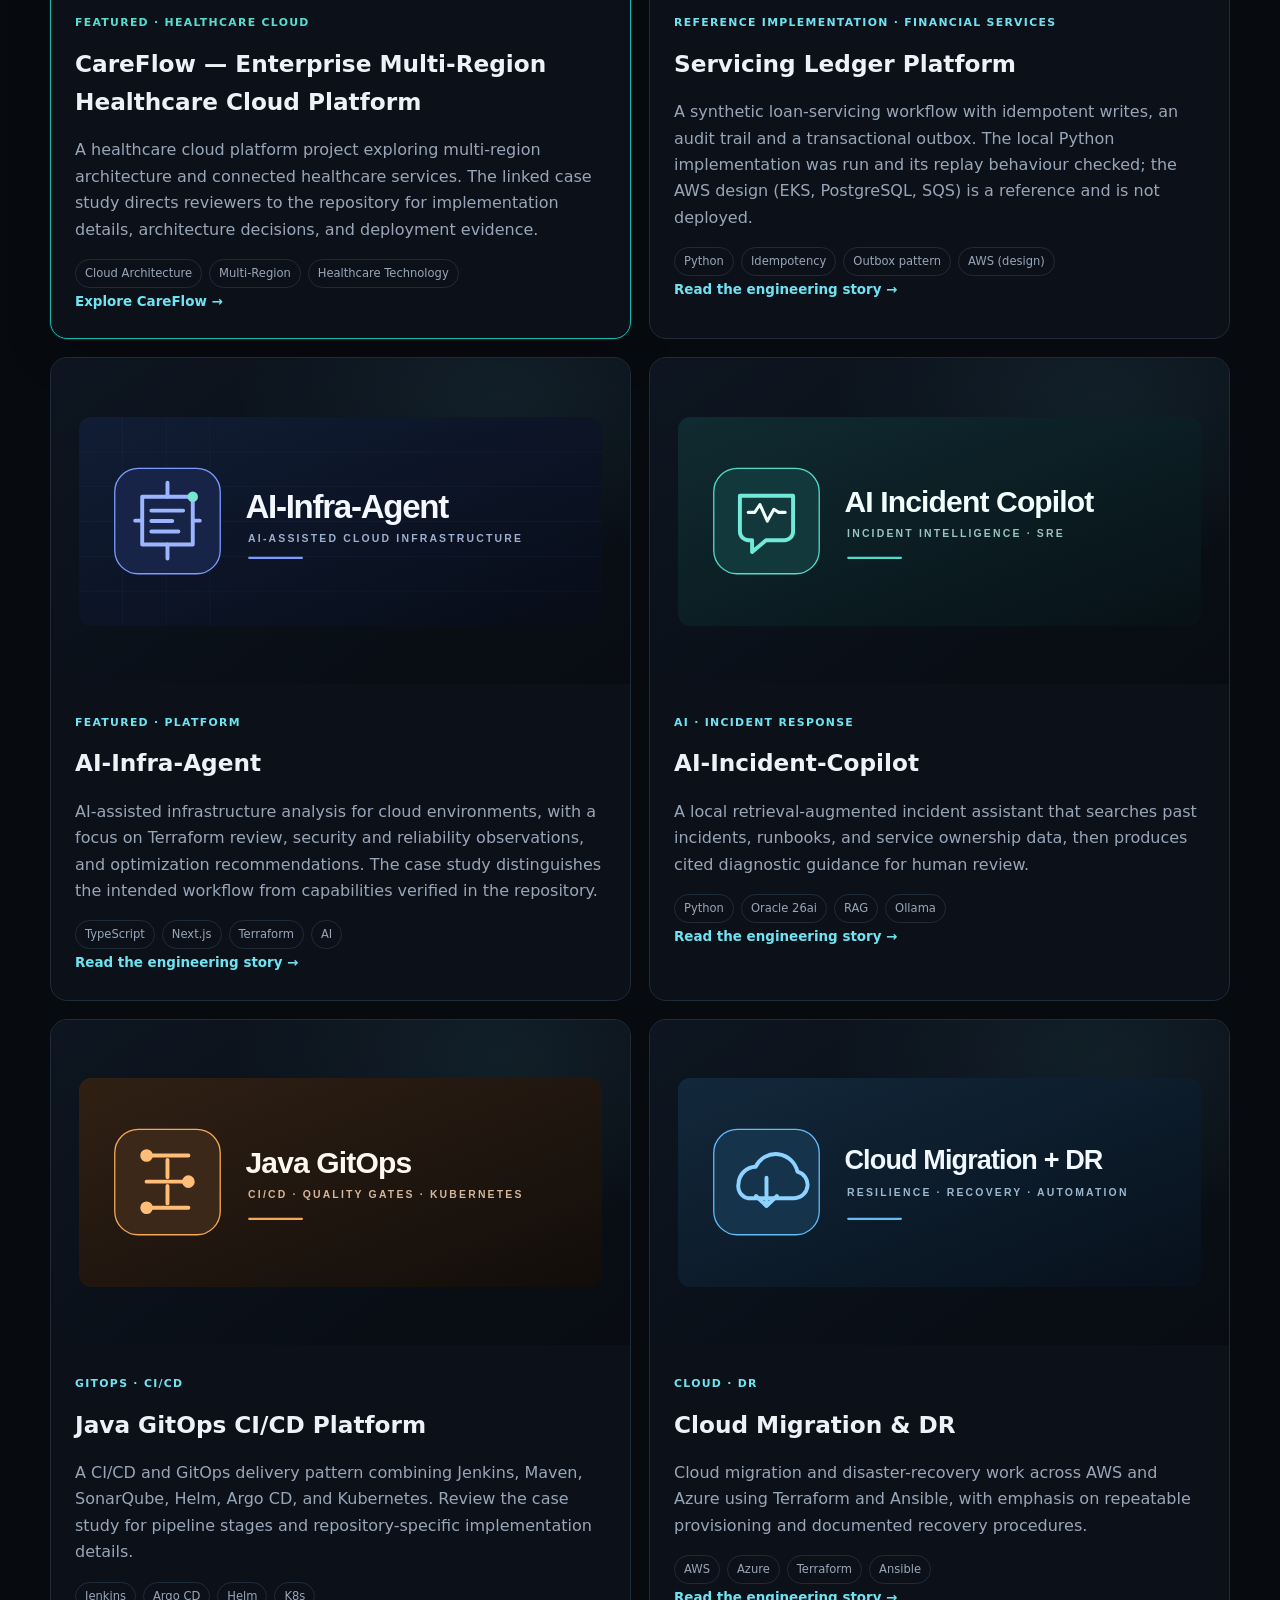
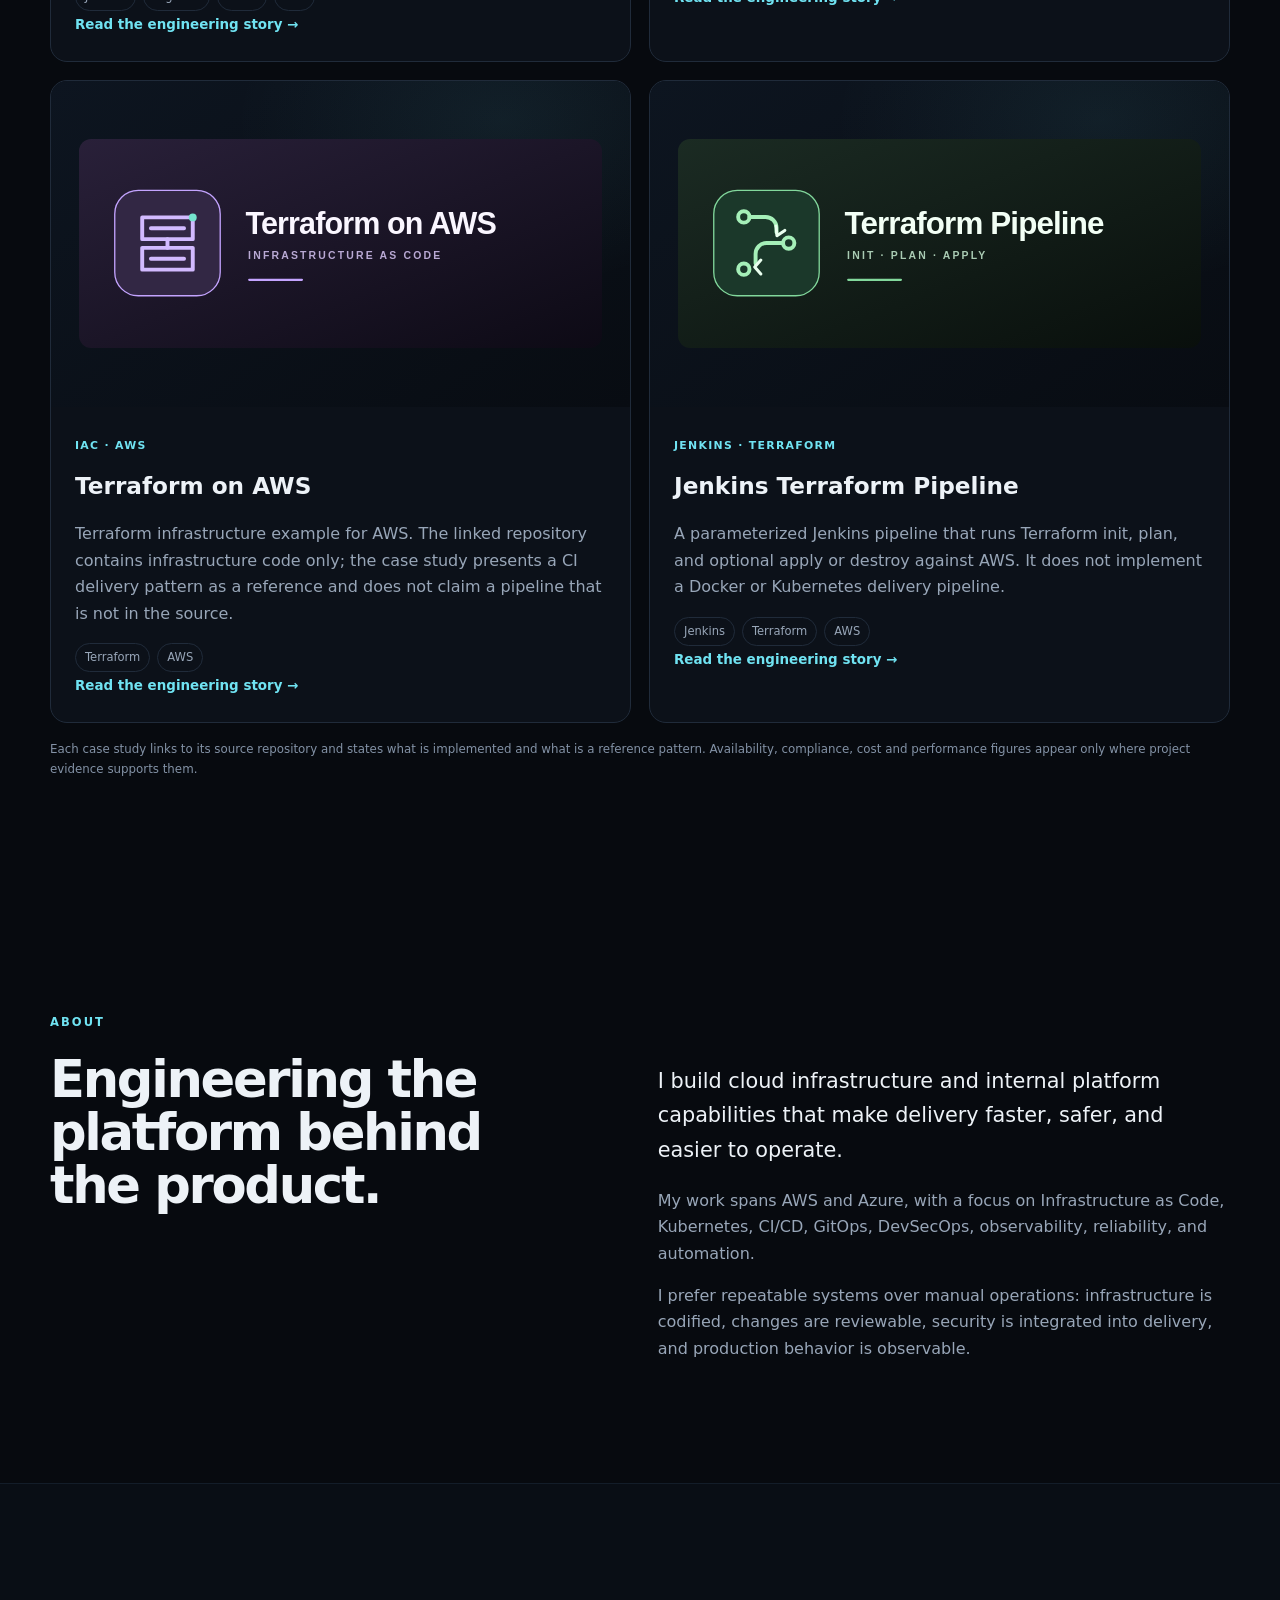
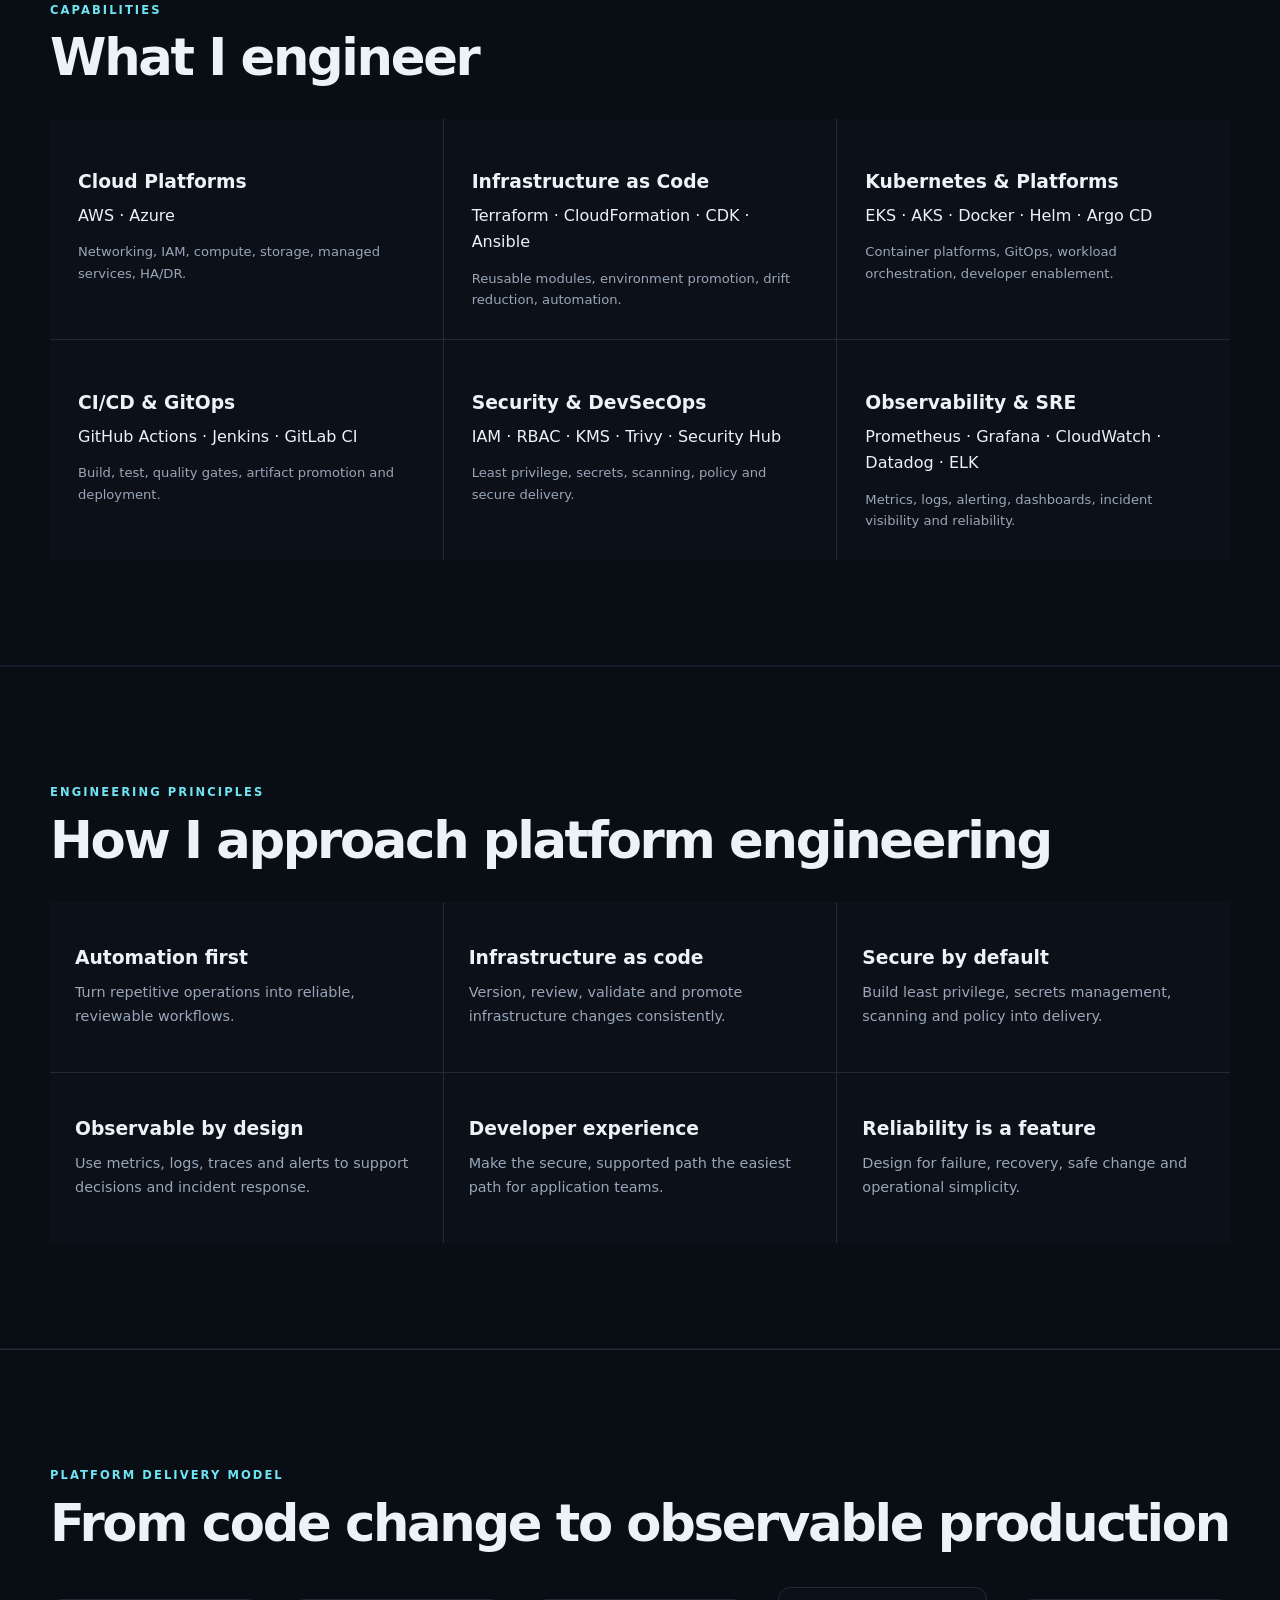
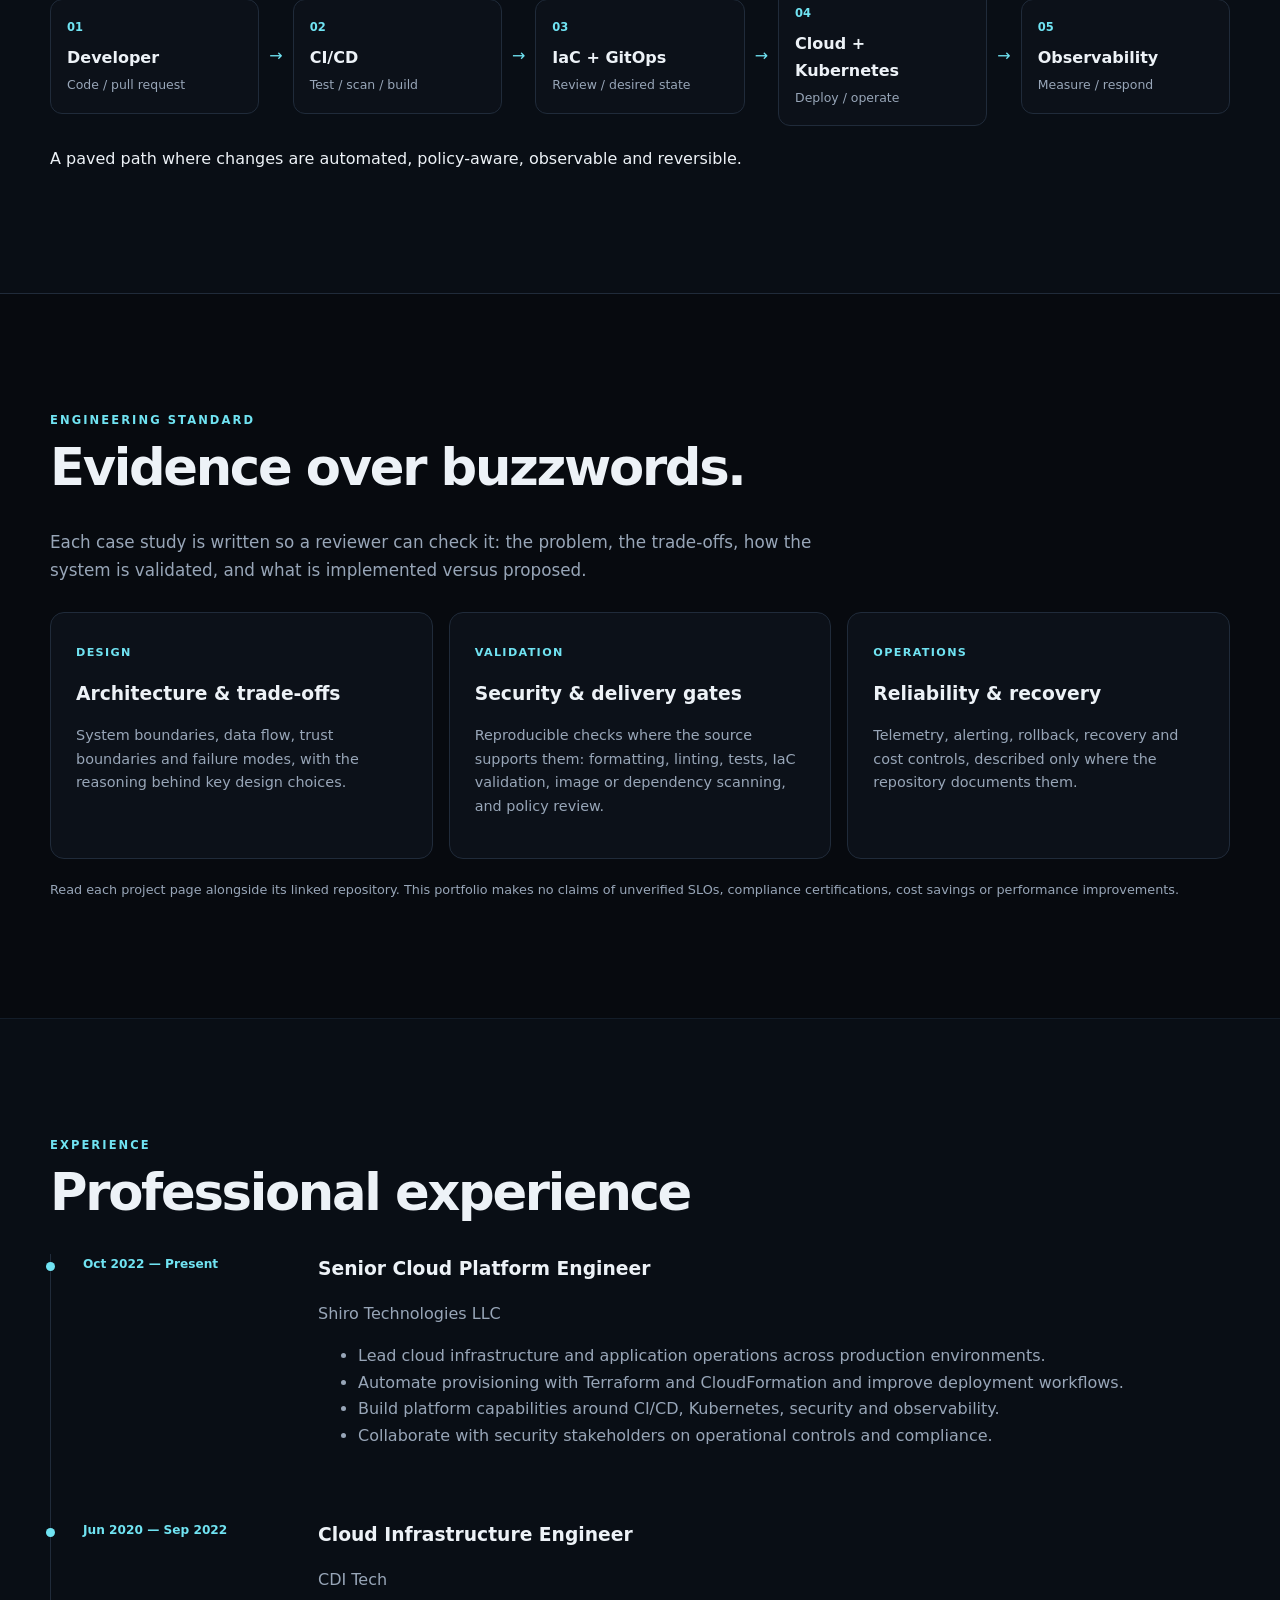
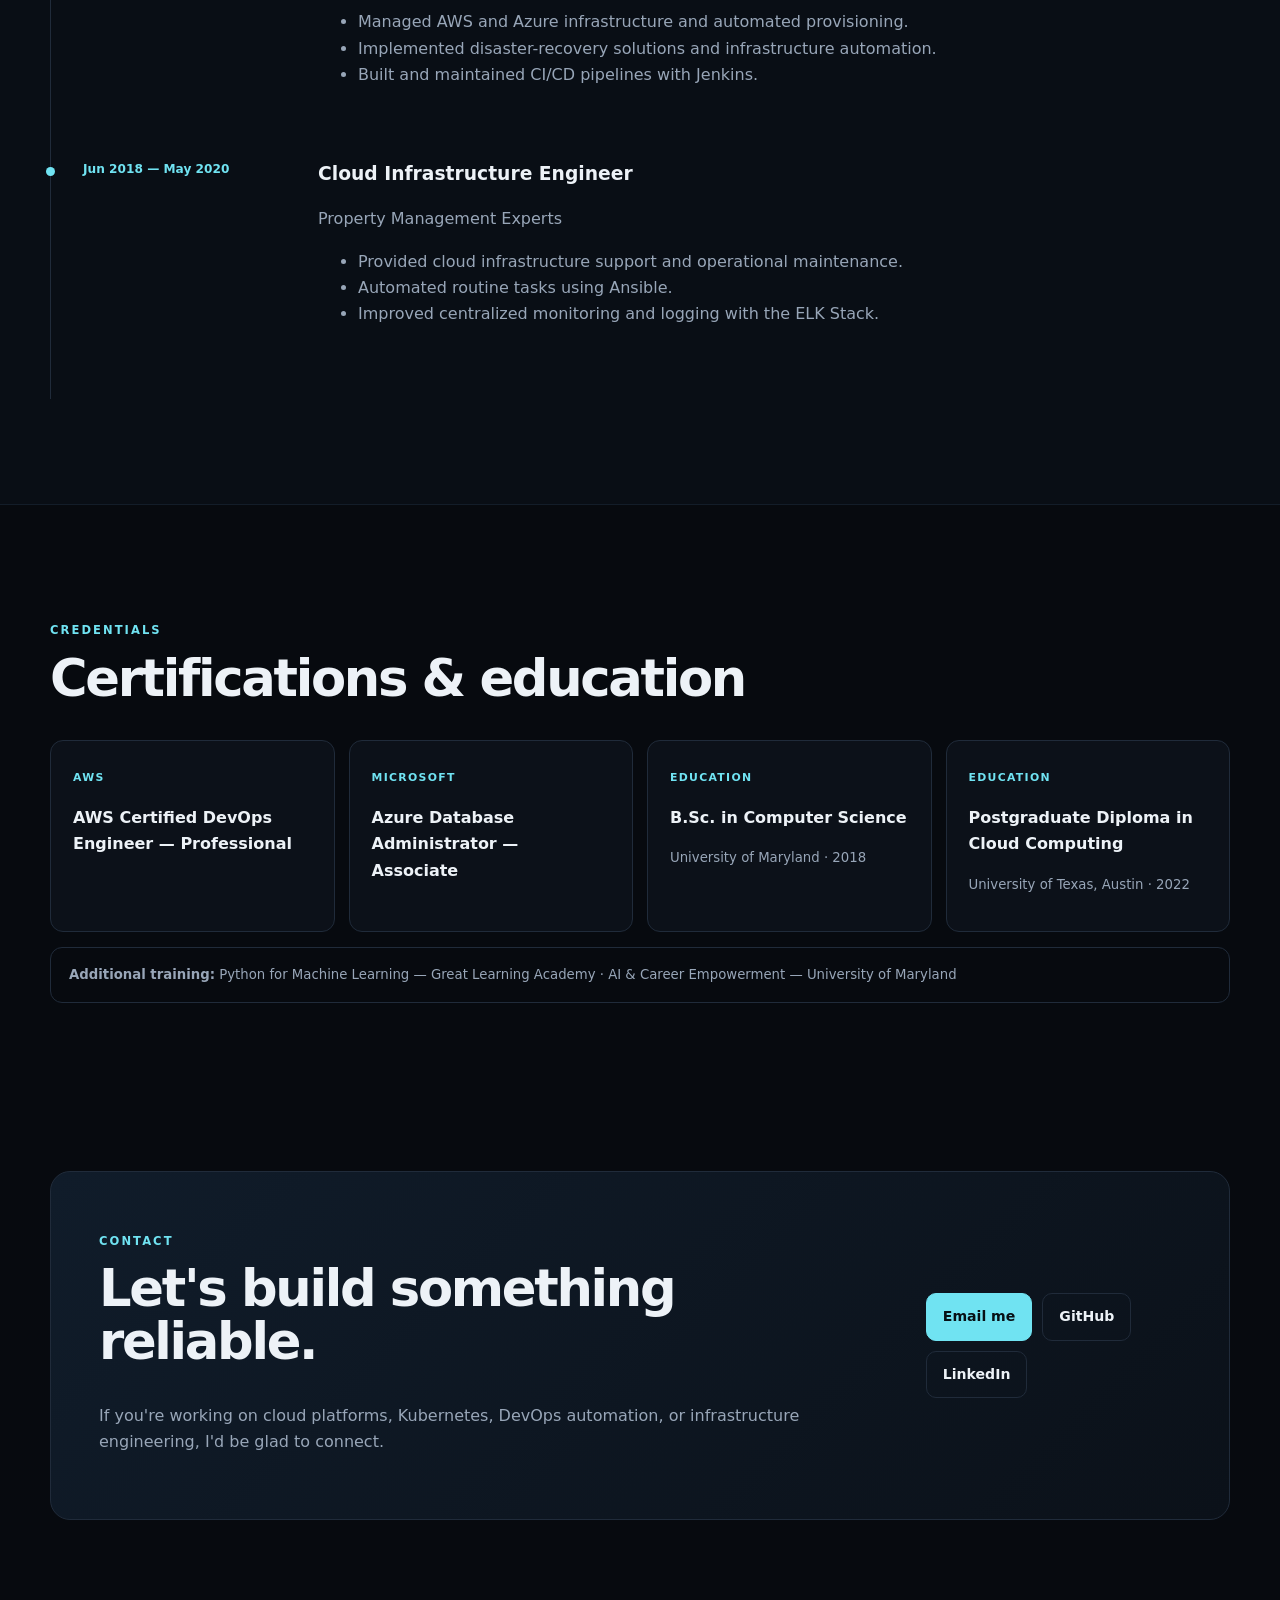
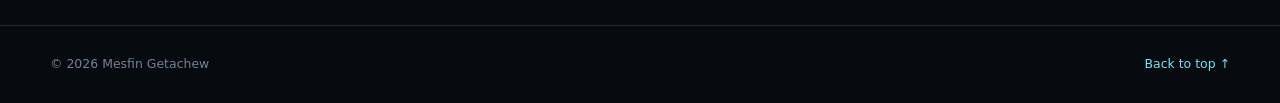
==== commit 94ab5a79: "Feature Servicing Ledger Platform on the home page, projects listing, verifier and README" ====
--- a/index.html
+++ b/index.html
@@ -68,10 +68,11 @@
 $ argocd app get demo-app
 Sync Status:    Synced
 Health Status:  Healthy</pre></div></aside></div></section>
-<section class="proof"><div class="shell proof-grid"><div><strong>8+</strong><span>years engineering experience</span></div><div><strong>2</strong><span>cloud platforms: AWS and Azure</span></div><div><strong>7</strong><span>featured systems</span></div><div><strong>IaC</strong><span>automation-first approach</span></div></div></section>
+<section class="proof"><div class="shell proof-grid"><div><strong>8+</strong><span>years engineering experience</span></div><div><strong>2</strong><span>cloud platforms: AWS and Azure</span></div><div><strong>8</strong><span>featured systems</span></div><div><strong>IaC</strong><span>automation-first approach</span></div></div></section>
 <section id="work" class="section"><div class="shell"><p class="eyebrow">ENGINEERING WORK</p><div class="title-row"><div><h2>Selected systems</h2><p class="copy">Projects presented as engineering evidence rather than technology keyword lists.</p></div><div class="filters" role="group" aria-label="Filter projects"><button type="button" class="active" aria-pressed="true" data-filter="all">All</button><button type="button" aria-pressed="false" data-filter="platform">Platform</button><button type="button" aria-pressed="false" data-filter="cloud">Cloud</button><button type="button" aria-pressed="false" data-filter="delivery">Delivery</button></div><p id="filter-status" class="sr-only" role="status"></p></div>
 <div class="work-grid">
 <article class="work careflow-featured" data-tags="platform cloud"><a class="work-img project-brand-frame" href="projects/careflow.html" tabindex="-1" aria-hidden="true"><img src="assets/images/careflow-brand.svg" alt="CareFlow healthcare cloud platform logo" width="1200" height="480" loading="lazy"></a><div class="work-body"><small>FEATURED · HEALTHCARE CLOUD</small><h3><a class="stretched" href="projects/careflow.html">CareFlow — Enterprise Multi-Region Healthcare Cloud Platform</a></h3><p>A healthcare cloud platform project exploring multi-region architecture and connected healthcare services. The linked case study directs reviewers to the repository for implementation details, architecture decisions, and deployment evidence.</p><div class="tags"><i>Cloud Architecture</i><i>Multi-Region</i><i>Healthcare Technology</i></div><span class="more" aria-hidden="true">Explore CareFlow →</span></div></article>
+<article class="work" data-tags="platform cloud"><a class="work-img project-brand-frame" href="projects/servicing-ledger-platform.html" tabindex="-1" aria-hidden="true"><img src="assets/images/servicing-ledger-brand.svg" alt="Servicing Ledger Platform" width="1200" height="480" loading="lazy"></a><div class="work-body"><small>REFERENCE IMPLEMENTATION · FINANCIAL SERVICES</small><h3><a class="stretched" href="projects/servicing-ledger-platform.html">Servicing Ledger Platform</a></h3><p>A synthetic loan-servicing workflow with idempotent writes, an audit trail and a transactional outbox. The local Python implementation was run and its replay behaviour checked; the AWS design (EKS, PostgreSQL, SQS) is a reference and is not deployed.</p><div class="tags"><i>Python</i><i>Idempotency</i><i>Outbox pattern</i><i>AWS (design)</i></div><span class="more" aria-hidden="true">Read the engineering story →</span></div></article>
 <article class="work" data-tags="platform"><a class="work-img project-brand-frame" href="projects/ai-infra-agent.html" tabindex="-1" aria-hidden="true"><img src="assets/images/ai-infra-agent-brand.svg" alt="AI Infrastructure Agent" width="1200" height="480" loading="lazy"></a><div class="work-body"><small>FEATURED · PLATFORM</small><h3><a class="stretched" href="projects/ai-infra-agent.html">AI-Infra-Agent</a></h3><p>AI-assisted infrastructure analysis for cloud environments, with a focus on Terraform review, security and reliability observations, and optimization recommendations. The case study distinguishes the intended workflow from capabilities verified in the repository.</p><div class="tags"><i>TypeScript</i><i>Next.js</i><i>Terraform</i><i>AI</i></div><span class="more" aria-hidden="true">Read the engineering story →</span></div></article>
 <article class="work" data-tags="platform"><a class="work-img project-brand-frame" href="projects/ai-incident-copilot.html" tabindex="-1" aria-hidden="true"><img src="assets/images/ai-incident-copilot-brand.svg" alt="AI Incident Copilot" width="1200" height="480" loading="lazy"></a><div class="work-body"><small>AI · INCIDENT RESPONSE</small><h3><a class="stretched" href="projects/ai-incident-copilot.html">AI-Incident-Copilot</a></h3><p>A local retrieval-augmented incident assistant that searches past incidents, runbooks, and service ownership data, then produces cited diagnostic guidance for human review.</p><div class="tags"><i>Python</i><i>Oracle 26ai</i><i>RAG</i><i>Ollama</i></div><span class="more" aria-hidden="true">Read the engineering story →</span></div></article>
 <article class="work" data-tags="platform delivery"><a class="work-img project-brand-frame" href="projects/java-gitops.html" tabindex="-1" aria-hidden="true"><img src="assets/images/java-gitops-brand.svg" alt="Java GitOps pipeline" width="1200" height="480" loading="lazy"></a><div class="work-body"><small>GITOPS · CI/CD</small><h3><a class="stretched" href="projects/java-gitops.html">Java GitOps CI/CD Platform</a></h3><p>A CI/CD and GitOps delivery pattern combining Jenkins, Maven, SonarQube, Helm, Argo CD, and Kubernetes. Review the case study for pipeline stages and repository-specific implementation details.</p><div class="tags"><i>Jenkins</i><i>Argo CD</i><i>Helm</i><i>K8s</i></div><span class="more" aria-hidden="true">Read the engineering story →</span></div></article>
